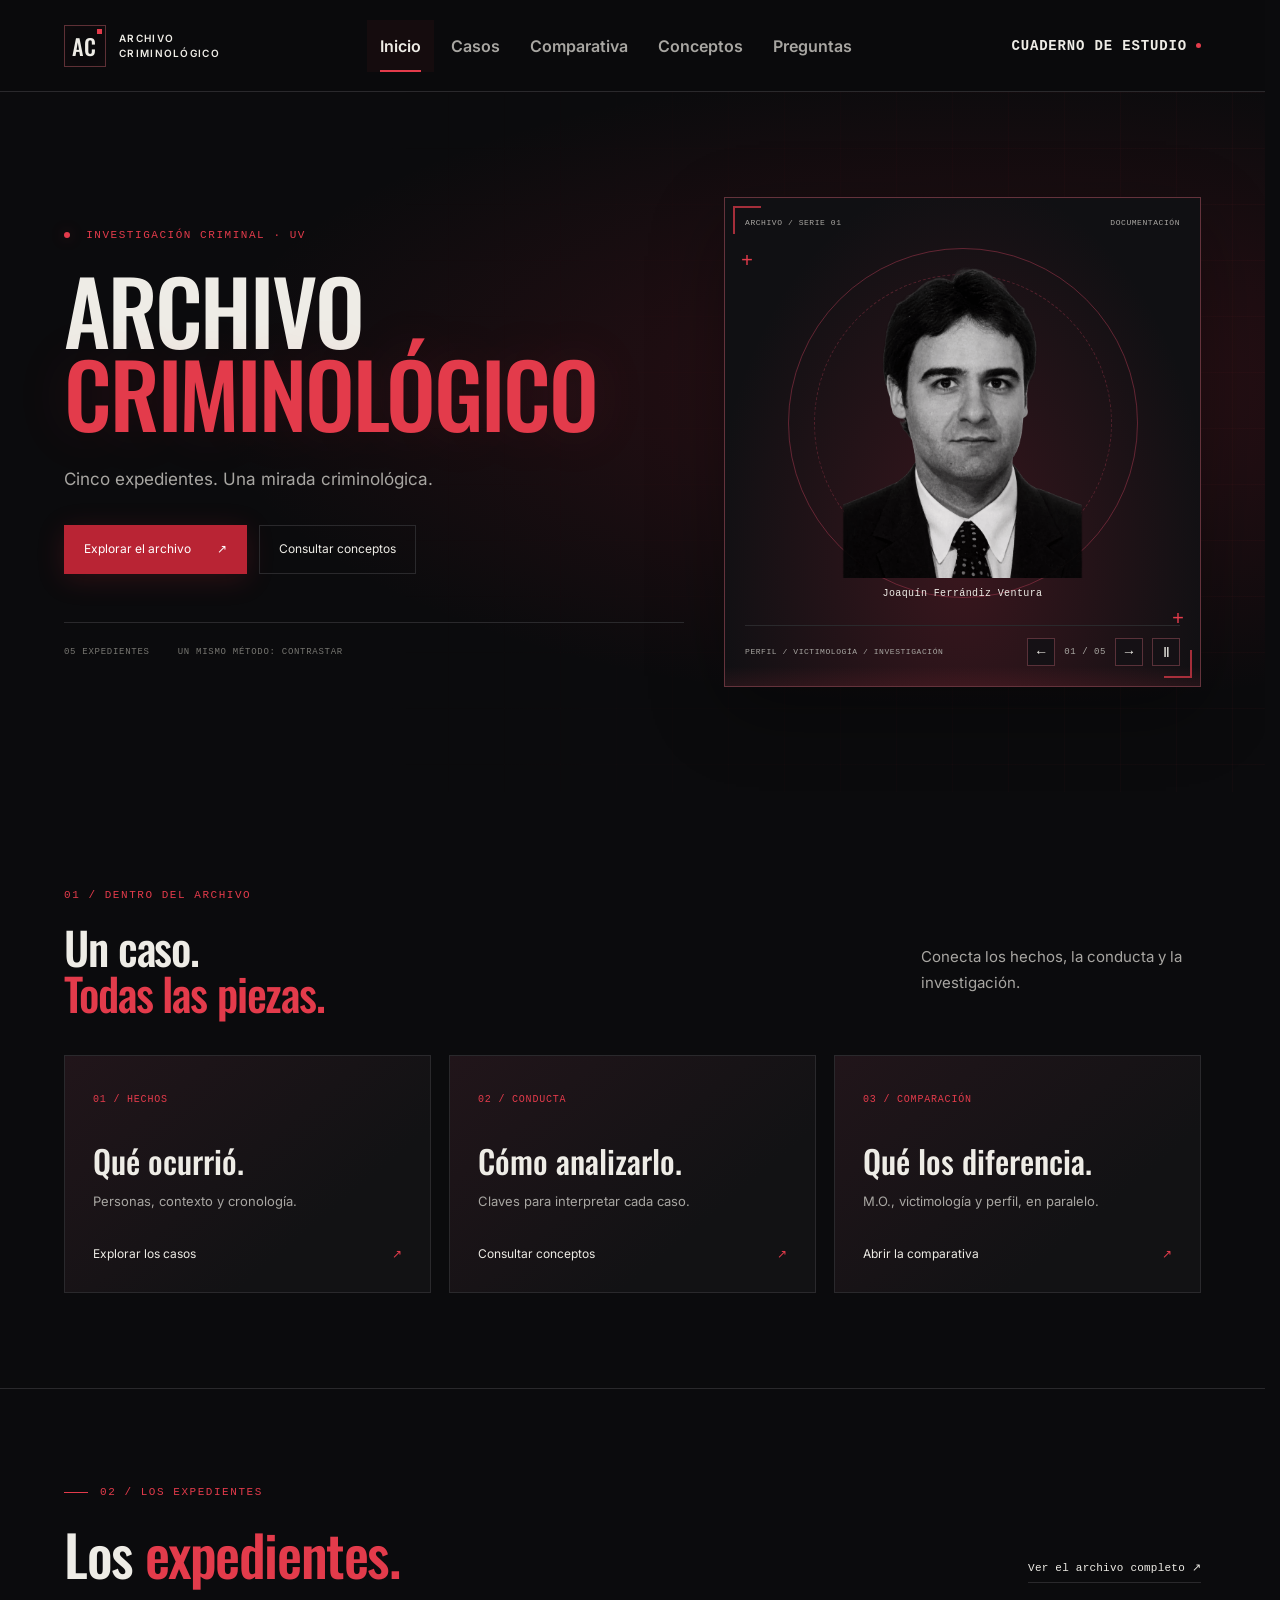
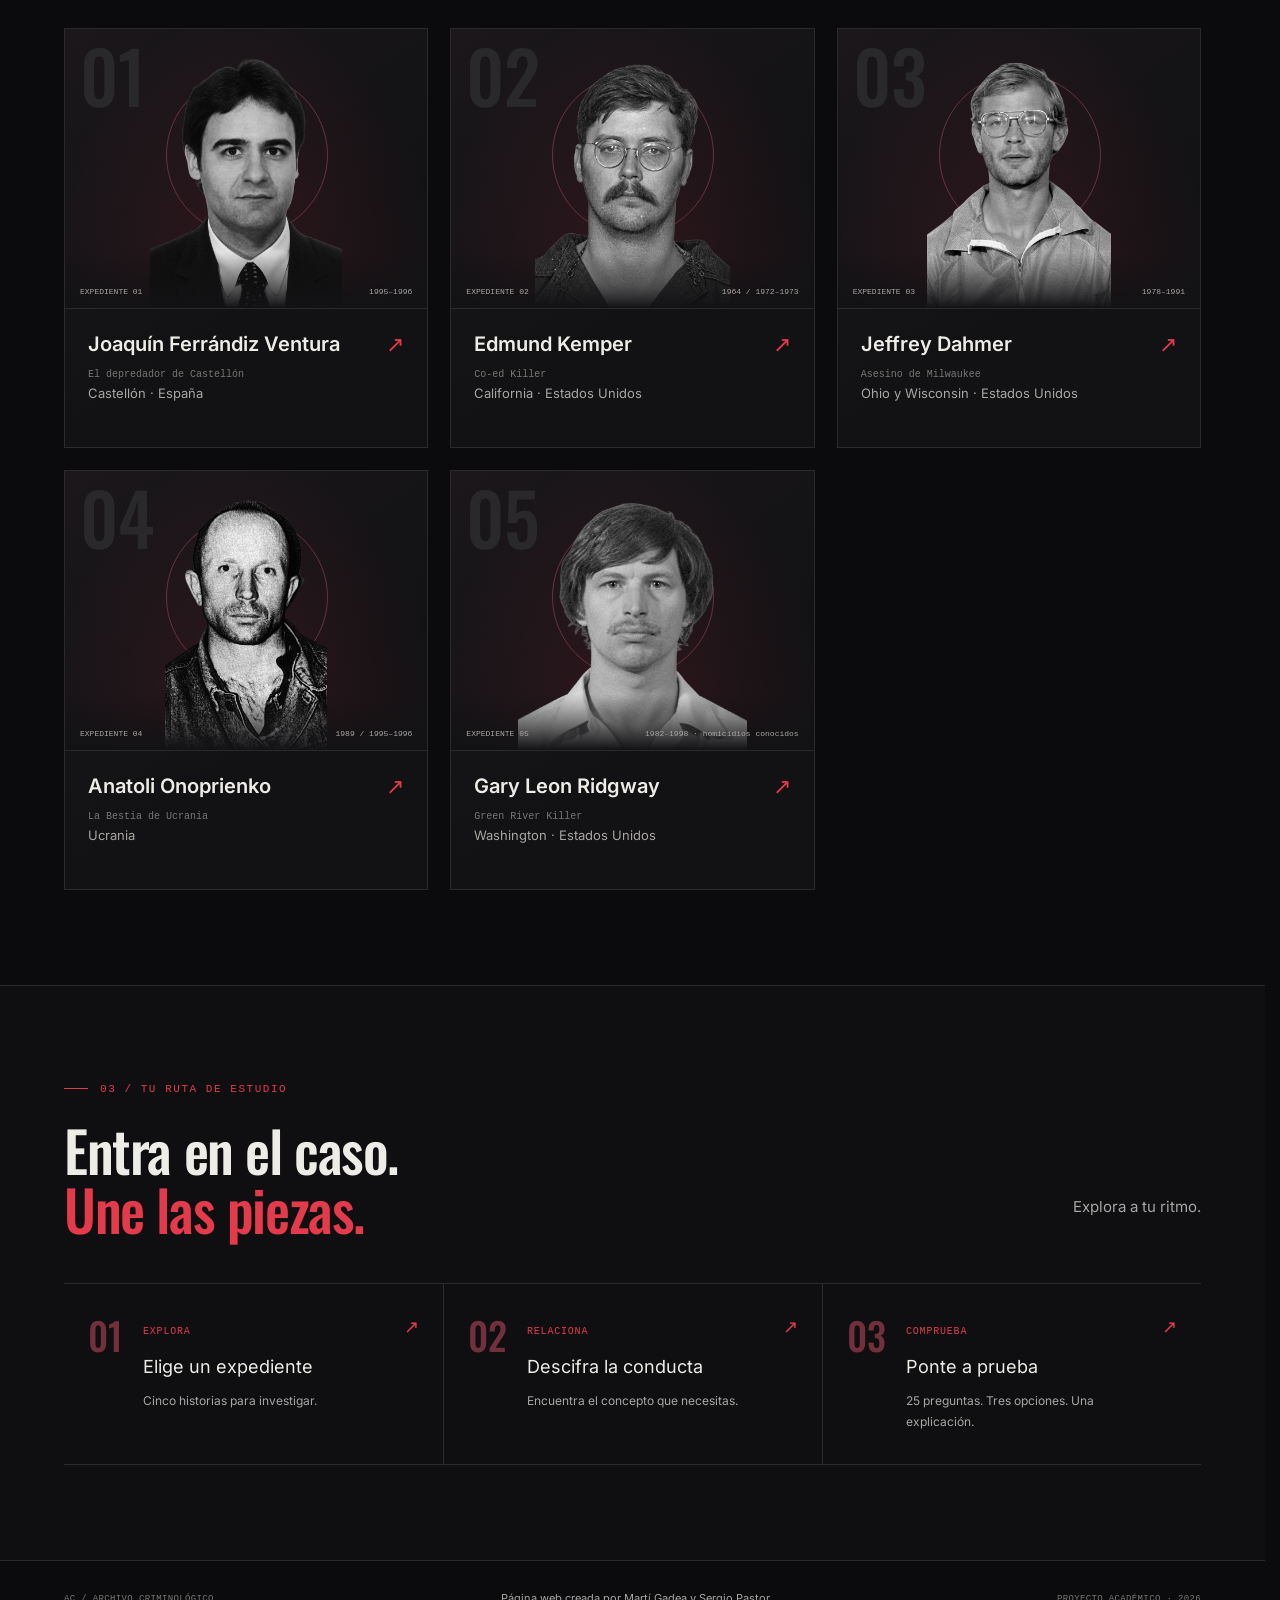
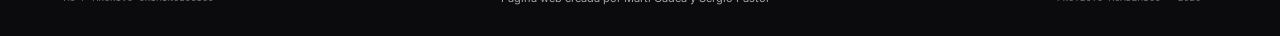
==== index.html @ 5e2bd647 "Muestra cada retrato de portada en una diapositiva individual" ====
<!doctype html>
<html lang="es"><head><meta charset="utf-8"><meta name="viewport" content="width=device-width,initial-scale=1"><meta name="theme-color" content="#0b0b0d"><meta name="description" content="Archivo académico de casos para estudiantes de Investigación Criminal: Perfil e Informe Criminológico. Cinco casos, análisis de vinculación, comparativa, conceptos y preguntas tipo test."><title>Inicio — Archivo Criminológico</title><link rel="icon" href="assets/favicon.svg" type="image/svg+xml"><link rel="stylesheet" href="css/style.css?v=20261016-2"><link rel="stylesheet" href="css/motion.css?v=20261016-2"><link rel="stylesheet" href="css/study.css?v=20261016-2"></head>
<body><a class="skip-link" href="#main">Saltar al contenido</a><div class="reading-progress" aria-hidden="true"></div>
<header class="site-header"><a class="brand" href="index.html" aria-label="Archivo Criminológico, inicio"><span class="brand-mark">AC<span class="brand-dot"></span></span><span>ARCHIVO<br>CRIMINOLÓGICO</span></a><button class="menu-toggle" type="button" aria-label="Abrir menú" aria-expanded="false" aria-controls="siteNav"><span></span><span></span></button><nav id="siteNav" aria-label="Navegación principal"><a href="index.html" class="active" aria-current="page">Inicio</a><a href="casos.html">Casos</a><a href="comparativa.html">Comparativa</a><a href="conceptos.html">Conceptos</a><a href="preguntas.html">Preguntas</a></nav><span class="header-meta">CUADERNO DE ESTUDIO <i></i></span></header>
<main id="main"><noscript><p class="no-script">Activa JavaScript para consultar el contenido interactivo del archivo.</p></noscript>
<section class="hero"><div class="hero-copy"><div class="eyebrow"><span class="live-dot"></span> INVESTIGACIÓN CRIMINAL · UV</div><h1>ARCHIVO<br><em>CRIMINOLÓGICO</em></h1><p class="hero-description">Cinco expedientes. Una mirada criminológica.</p><div class="hero-actions"><a class="btn btn-red" href="casos.html">Explorar el archivo <span aria-hidden="true">↗</span></a><a class="btn btn-ghost" href="conceptos.html">Consultar conceptos</a></div><div class="hero-bottom"><span>05 EXPEDIENTES</span><span>UN MISMO MÉTODO: CONTRASTAR</span></div></div>
<div class="hero-art" aria-label="Retratos de los cinco expedientes del archivo"><div class="art-top"><span>ARCHIVO / SERIE 01</span><span>DOCUMENTACIÓN</span></div><div class="orbital" aria-hidden="true"></div><span class="art-cross cross-1" aria-hidden="true">+</span><span class="art-cross cross-2" aria-hidden="true">+</span><div id="heroGallery" class="hero-gallery"><div class="hero-portraits gallery-group single-portrait is-active" role="group" aria-roledescription="diapositiva" aria-label="1 de 5: Joaquín Ferrándiz Ventura"><img src="assets/portraits/ferrandiz.webp" alt="Joaquín Ferrándiz Ventura · retrato de archivo"><span class="gallery-person">Joaquín Ferrándiz Ventura</span></div></div><div class="art-bottom"><span>PERFIL / VICTIMOLOGÍA / INVESTIGACIÓN</span><div class="gallery-controls"><button type="button" id="galleryPrev" aria-label="Retrato anterior">←</button><span id="galleryCount">01 / 05</span><button type="button" id="galleryNext" aria-label="Retrato siguiente">→</button><button type="button" id="galleryPause" aria-label="Pausar rotación de retratos" aria-pressed="false">Ⅱ</button></div></div></div></section>
<section class="section intro archive-overview"><div class="overview-heading reveal"><div class="eyebrow">01 / DENTRO DEL ARCHIVO</div><h2>Un caso.<br><em>Todas las piezas.</em></h2><p>Conecta los hechos, la conducta y la investigación.</p></div><div class="overview-grid"><a class="overview-piece reveal" href="casos.html"><span class="piece-index">01 / HECHOS</span><h3>Qué ocurrió.</h3><p>Personas, contexto y cronología.</p><span class="piece-link">Explorar los casos <span aria-hidden="true">↗</span></span></a><a class="overview-piece reveal" href="conceptos.html"><span class="piece-index">02 / CONDUCTA</span><h3>Cómo analizarlo.</h3><p>Claves para interpretar cada caso.</p><span class="piece-link">Consultar conceptos <span aria-hidden="true">↗</span></span></a><a class="overview-piece reveal" href="comparativa.html"><span class="piece-index">03 / COMPARACIÓN</span><h3>Qué los diferencia.</h3><p>M.O., victimología y perfil, en paralelo.</p><span class="piece-link">Abrir la comparativa <span aria-hidden="true">↗</span></span></a></div></section>
<section class="section featured"><div class="section-heading reveal"><div><div class="eyebrow">02 / LOS EXPEDIENTES</div><h2>Los <em>expedientes.</em></h2></div><a class="text-link" href="casos.html">Ver el archivo completo ↗</a></div><div id="featuredCases" class="case-grid"></div></section>
<section class="section method study-route"><div class="section-heading reveal"><div><div class="eyebrow">03 / TU RUTA DE ESTUDIO</div><h2>Entra en el caso.<br><em>Une las piezas.</em></h2></div><p class="muted">Explora a tu ritmo.</p></div><div class="route-grid"><a class="route-step reveal" href="casos.html"><span class="route-number" aria-hidden="true">01</span><div><span class="route-label">EXPLORA</span><h3>Elige un expediente</h3><p>Cinco historias para investigar.</p></div><span class="arrow" aria-hidden="true">↗</span></a><a class="route-step reveal" href="conceptos.html"><span class="route-number" aria-hidden="true">02</span><div><span class="route-label">RELACIONA</span><h3>Descifra la conducta</h3><p>Encuentra el concepto que necesitas.</p></div><span class="arrow" aria-hidden="true">↗</span></a><a class="route-step reveal" href="preguntas.html"><span class="route-number" aria-hidden="true">03</span><div><span class="route-label">COMPRUEBA</span><h3>Ponte a prueba</h3><p>25 preguntas. Tres opciones. Una explicación.</p></div><span class="arrow" aria-hidden="true">↗</span></a></div></section></main>
<footer><a class="footer-brand" href="index.html">AC / ARCHIVO CRIMINOLÓGICO</a><p>Página web creada por Martí Gadea y Sergio Pastor</p><span>PROYECTO ACADÉMICO · 2026</span></footer><script src="js/data.js?v=20261016-2"></script><script src="js/app.js?v=20261016-2"></script></body></html>
---- css/style.css ----
@font-face{font-family:Oswald;src:url('../assets/fonts/oswald-latin-500-normal.woff2') format('woff2');font-style:normal;font-weight:500;font-display:swap}@font-face{font-family:Inter;src:url('../assets/fonts/inter-latin-400-normal.woff2') format('woff2');font-style:normal;font-weight:400;font-display:swap}@font-face{font-family:Inter;src:url('../assets/fonts/inter-latin-600-normal.woff2') format('woff2');font-style:normal;font-weight:600;font-display:swap}
:root{--bg:#0b0b0d;--panel:#121214;--panel2:#171719;--ink:#eeece6;--muted:#a8a6a2;--faint:#777671;--line:#2a292c;--red:#e33b4b;--crimson:#b92434;--serif:'Oswald',Impact,'Arial Narrow',sans-serif;--mono:'Courier New',monospace;--gutter:clamp(22px,5vw,86px)}
*{box-sizing:border-box}html{scroll-behavior:smooth;scroll-padding-top:110px}body{margin:0;background:var(--bg);color:var(--ink);font:15px/1.75 Inter,Arial,Helvetica,sans-serif;-webkit-font-smoothing:antialiased}::selection{background:var(--crimson);color:white}a{color:inherit;text-decoration:none}button,input{font:inherit}button{cursor:pointer}img{display:block;max-width:100%}button:focus-visible,a:focus-visible,input:focus-visible,summary:focus-visible,[tabindex]:focus-visible{outline:2px solid var(--red);outline-offset:5px}button{color:var(--ink)}p{margin:0 0 18px}h1,h2,h3{margin:0;font-weight:500;line-height:1.04}h1,h2{font-family:var(--serif);letter-spacing:-.025em}h1 em,h2 em{font-style:normal;color:var(--red)}h2{font-size:clamp(36px,4.4vw,66px)}h3{font-size:24px}main{min-height:55vh}.sr-only{position:absolute;width:1px;height:1px;padding:0;margin:-1px;overflow:hidden;clip:rect(0,0,0,0);white-space:nowrap;border:0}.skip-link{position:fixed;top:10px;left:20px;z-index:100;padding:12px 20px;background:var(--ink);color:var(--bg);transform:translateY(-150%)}.skip-link:focus{transform:translateY(0)}.eyebrow{font:11px/1.5 var(--mono);letter-spacing:.14em;text-transform:uppercase;color:var(--red);margin-bottom:24px}.muted{color:var(--muted);max-width:320px}.reading-progress{position:fixed;top:0;left:0;width:100%;height:2px;background:var(--red);transform:scaleX(0);transform-origin:left;z-index:50}
.site-header{height:92px;padding:0 var(--gutter);display:flex;align-items:center;justify-content:space-between;gap:22px;border-bottom:1px solid var(--line);position:sticky;top:0;background:rgba(11,11,13,.95);backdrop-filter:blur(15px);z-index:30}.brand{display:flex;align-items:center;gap:13px;font-size:10px;font-weight:bold;line-height:1.45;letter-spacing:.13em}.brand-mark{position:relative;display:grid;place-items:center;width:42px;height:42px;font:22px var(--serif);border:1px solid var(--line)}.brand-dot{position:absolute;width:5px;height:5px;background:var(--red);right:3px;top:3px}.site-header nav{display:flex;gap:28px}.site-header nav a{position:relative;font-size:12px;color:var(--muted);padding:8px 0}.site-header nav a:after{content:'';position:absolute;left:0;bottom:0;width:100%;height:2px;background:var(--red);transform:scaleX(0);transform-origin:left;transition:transform .25s}.site-header nav a:hover,.site-header nav a.active{color:var(--ink)}.site-header nav a.active:after,.site-header nav a:hover:after{transform:scaleX(1)}.header-meta{font:9px var(--mono);letter-spacing:.1em;color:var(--faint);display:flex;align-items:center;gap:9px}.header-meta i{width:5px;height:5px;background:var(--red);border-radius:50%}.menu-toggle{display:none;width:44px;height:44px;border:1px solid var(--line);background:transparent;padding:13px}.menu-toggle span{height:1px;background:var(--ink);display:block;margin:5px 0;transition:transform .2s}
.hero{display:grid;grid-template-columns:1.3fr 1fr;align-items:center;min-height:670px;padding:66px var(--gutter);gap:30px;position:relative;overflow:hidden}.hero-copy{position:relative;z-index:2}.hero h1{font-size:clamp(48px,6.9vw,113px);line-height:.94;letter-spacing:-.025em}.hero-description{font-size:17px;line-height:1.6;color:var(--muted);margin:32px 0}.hero-actions{display:flex;gap:12px;flex-wrap:wrap}.btn{display:inline-flex;align-items:center;justify-content:center;gap:26px;padding:13px 19px;font-size:12px;line-height:1.7;border:1px solid transparent;transition:background .2s,transform .2s}.btn:hover{transform:translateY(-2px)}.btn-red{background:var(--crimson);color:white}.btn-red:hover{background:var(--red)}.btn-ghost{border-color:var(--line);background:transparent;color:var(--ink)}.btn-ghost:hover{background:var(--panel2)}.hero-bottom{display:flex;gap:28px;font:9px var(--mono);letter-spacing:.08em;color:var(--faint);border-top:1px solid var(--line);padding-top:24px;margin-top:48px}.live-dot{display:inline-block;width:6px;height:6px;background:var(--red);border-radius:50%;margin-right:8px;box-shadow:0 0 15px #e33b4b55}.hero-art{position:relative;height:455px;border:1px solid var(--line);background:radial-gradient(ellipse at 50% 65%,#59182033,transparent 65%);overflow:hidden}.art-top,.art-bottom{position:absolute;left:20px;right:20px;display:flex;justify-content:space-between;gap:10px;z-index:3;font:8px var(--mono);letter-spacing:.07em;color:var(--faint)}.art-top{top:20px}.art-bottom{bottom:20px;padding-top:12px;border-top:1px solid var(--line)}.hero-portraits{position:absolute;inset:80px 6px 55px;display:flex;align-items:flex-end;justify-content:center;gap:0}.hero-portraits img{height:100%;width:40%;object-fit:contain;object-position:center bottom;filter:grayscale(1) contrast(1.07);opacity:.82;margin:0 -5%;transition:opacity .5s,transform .5s}.hero-portraits img:nth-child(1){z-index:2}.hero-portraits img:nth-child(2){height:85%;z-index:1}.hero-portraits img:nth-child(3){height:91%;z-index:0}.hero-art:hover .hero-portraits img{opacity:1;transform:translateY(-4px)}.orbital{position:absolute;border:1px solid #73212e66;border-radius:50%;width:350px;height:350px;top:50px;left:calc(50% - 175px)}.orbital:after{content:'';position:absolute;inset:25px;border:1px dashed #73212e55;border-radius:50%;animation:orbit 80s linear infinite}.art-cross{position:absolute;color:var(--red);font:20px var(--mono)}.cross-1{top:52px;left:16px}.cross-2{bottom:55px;right:16px}.index-strip{padding:20px var(--gutter);border-block:1px solid var(--line);display:flex;justify-content:space-between;gap:18px;font:10px var(--mono);letter-spacing:.08em;color:var(--muted)}.index-strip span:before{content:'+';color:var(--red);margin-right:10px}
.section{padding:95px var(--gutter);border-bottom:1px solid var(--line)}.intro{display:grid;grid-template-columns:1fr 1fr;gap:8vw}.intro h2{font-size:clamp(32px,3.5vw,56px)}.intro-text{color:var(--muted);font-size:15px}.intro-text strong{color:var(--ink);font-weight:normal}.academic-note{border-left:2px solid var(--crimson);padding:18px 22px;background:var(--panel);margin-top:28px}.academic-note>span{font:10px var(--mono);letter-spacing:.1em;color:var(--red)}.academic-note p{font-size:13px;line-height:1.8;color:var(--muted);margin:10px 0 0}.section-heading{display:flex;align-items:flex-end;justify-content:space-between;gap:35px;margin-bottom:45px}.text-link{font:11px var(--mono);letter-spacing:.02em;border-bottom:1px solid var(--line);padding-bottom:8px}.text-link:hover{color:var(--red)}.case-grid{display:grid;grid-template-columns:repeat(3,minmax(0,1fr));gap:22px}.case-card{position:relative;display:flex;flex-direction:column;border:1px solid var(--line);background:var(--panel);min-width:0;transition:border-color .25s,transform .3s;isolation:isolate}.case-card:hover{border-color:#75414a;transform:translateY(-6px)}.case-photo-wrap{position:relative;height:280px;overflow:hidden;background:radial-gradient(ellipse at 50% 100%,#7b1c2c25,transparent 70%);border-bottom:1px solid var(--line)}.case-photo-wrap:before{position:absolute;content:'';width:160px;height:160px;left:calc(50% - 80px);top:45px;border:1px solid #3a2c30;border-radius:50%}.case-number{position:absolute;left:15px;top:10px;font:72px/1 var(--serif);color:#29282b;z-index:-1}.case-card .case-number{z-index:0}.portrait-row{position:absolute;inset:20px 15px 0;display:flex;align-items:flex-end;justify-content:center;gap:4px}.portrait-row img{height:100%;width:100%;object-fit:contain;object-position:center bottom;filter:grayscale(1);transition:filter .35s,transform .4s}.portrait-row.duo img{width:50%}.case-card:hover .portrait-row img{filter:grayscale(.25);transform:scale(1.025)}.case-meta{position:absolute;bottom:12px;left:15px;right:15px;display:flex;justify-content:space-between;font:8px var(--mono);color:var(--muted);z-index:2;gap:10px}.photo-gradient{position:absolute;inset:0;background:linear-gradient(transparent 80%,#121214 100%);pointer-events:none}.card-content{padding:23px;display:flex;flex-direction:column;flex:1}.case-title{display:flex;align-items:flex-start;justify-content:space-between;gap:15px}.case-title h3{font-size:20px;line-height:1.25;font-weight:600}.arrow{color:var(--red);font:22px var(--mono)}.case-alias{font:10px/1.6 var(--mono);color:var(--faint);margin:8px 0 18px}.case-focus{font-size:13px;line-height:1.6;color:var(--muted);margin:0 0 20px}.tags{display:flex;flex-wrap:wrap;gap:6px;margin-top:auto}.tags span{font:9px/1.5 var(--mono);padding:5px 8px;border:1px solid var(--line);color:var(--muted)}.method{background:#0f0f11}.method-grid{display:grid;grid-template-columns:repeat(3,1fr);gap:36px}.method-grid article{border-top:1px solid var(--line);padding-top:24px}.step-number{font:36px var(--serif);color:var(--red)}.method-grid h3{margin:22px 0 15px}.method-grid p{font-size:14px;color:var(--muted);max-width:350px}
.page-hero{padding:84px var(--gutter) 60px;border-bottom:1px solid var(--line);background:radial-gradient(ellipse at 85% 0,#65152522,transparent 50%)}.page-hero h1{font-size:clamp(42px,6vw,88px);max-width:1000px}.page-hero p{color:var(--muted);max-width:630px;margin:24px 0 0}.cases-section{padding:36px var(--gutter) 95px}.filters{display:flex;gap:20px;align-items:center;justify-content:space-between}.search-box{display:flex;align-items:center;gap:14px;padding:10px 14px;border:1px solid var(--line);background:var(--panel);width:430px;max-width:100%}.search-box>span:first-child{font-size:25px;line-height:1;color:var(--red)}.search-box input{min-width:0;flex:1;border:0;background:transparent;color:var(--ink);font-size:14px;outline:none}.search-box:focus-within{border-color:var(--red)}.search-box kbd{border:1px solid var(--line);padding:0 7px;color:var(--faint);font-size:11px}#caseCount,#compareCount{font:11px var(--mono);color:var(--muted)}.filter-chips{display:flex;gap:8px;flex-wrap:wrap;margin:20px 0 32px}.filter-chip{font:10px var(--mono);padding:9px 12px;border:1px solid var(--line);color:var(--muted);background:transparent;border-radius:2px}.filter-chip[aria-pressed=true]{background:var(--crimson);color:#fff;border-color:var(--crimson)}.empty-state{text-align:center;border:1px dashed var(--line);padding:60px 20px}.empty-state h2{font-size:36px}.empty-state p{color:var(--muted);margin:15px 0}
.case-hero{padding:32px var(--gutter) 62px;background:radial-gradient(ellipse at 25% 65%,#72213122,transparent 60%);border-bottom:1px solid var(--line)}.case-breadcrumb{display:flex;gap:15px;align-items:center;font:10px var(--mono);color:var(--muted);margin-bottom:36px}.case-breadcrumb a:hover{color:var(--red)}.case-hero-grid{display:grid;grid-template-columns:minmax(260px,.8fr) minmax(0,1.2fr);gap:65px;align-items:center}.case-portrait{border:1px solid var(--line);height:480px;position:relative;background:radial-gradient(ellipse at center,#68313922,transparent 70%);overflow:hidden}.case-portrait .portrait-row{inset:32px 20px 36px}.case-portrait:before{content:'';position:absolute;width:280px;height:280px;border:1px solid #453035;border-radius:50%;left:calc(50% - 140px);top:80px}.case-portrait .case-number{font-size:100px;z-index:0}.portrait-labels{position:absolute;bottom:12px;left:15px;right:15px;display:flex;justify-content:space-around;gap:14px;font:9px var(--mono);color:var(--muted)}.case-heading .eyebrow{margin-bottom:18px}.case-heading h1{font-size:clamp(44px,5.5vw,84px);line-height:.99;overflow-wrap:break-word}.case-heading .alias{color:var(--red);font:12px var(--mono);margin:20px 0 10px}.case-heading .location{color:var(--muted);font-size:13px}.case-facts{display:grid;grid-template-columns:1fr 1fr;border-block:1px solid var(--line);margin:24px 0}.case-facts div{padding:18px 16px 18px 0}.case-facts div+div{border-left:1px solid var(--line);padding-left:18px}.case-facts span{display:block;font:9px var(--mono);color:var(--red);letter-spacing:.06em;margin-bottom:8px}.case-facts strong{display:block;font-size:13px;line-height:1.65;font-weight:normal}.photo-credit{font:10px/1.7 var(--mono);color:var(--faint);margin:12px 0 0}.photo-credit a{border-bottom:1px solid var(--line)}.case-summary{font-size:15px;color:var(--muted)}.case-heading .tags{margin-top:18px}.case-layout{display:grid;grid-template-columns:220px minmax(0,1fr);gap:60px;padding:60px var(--gutter) 90px}.case-sidebar{align-self:start;position:sticky;top:125px}.case-sidebar .eyebrow{margin-bottom:14px;font-size:9px}.case-sidebar nav{display:flex;flex-direction:column}.case-sidebar nav a{font-size:12px;color:var(--muted);padding:9px 10px;border-left:1px solid var(--line);line-height:1.45}.case-sidebar nav a:hover,.case-sidebar nav a.current{color:var(--ink);border-left:2px solid var(--red);background:var(--panel)}.small-button{font:11px var(--mono);background:transparent;color:var(--muted);padding:9px 12px;border:1px solid var(--line)}.small-button:hover{background:var(--panel2);color:var(--ink)}.case-sidebar .small-button{margin-top:25px}.study-summary{background:var(--panel);border:1px solid var(--line);padding:28px}.study-summary h2{font:24px Arial,sans-serif;letter-spacing:0}.study-summary ul{padding-left:20px;margin:18px 0 0;color:var(--muted);font-size:14px}.study-summary li{padding:3px 0}.study-summary li::marker{color:var(--red)}.timeline-section{margin:42px 0 20px}.timeline-section h2{font:24px Arial,sans-serif;letter-spacing:0;margin-bottom:24px}.timeline{display:grid;grid-template-columns:repeat(4,1fr);gap:18px;list-style:none;padding:0;margin:0}.timeline li{position:relative;border-top:1px solid var(--line);padding:20px 0 0}.timeline li:before{content:'';position:absolute;width:5px;height:5px;background:var(--red);top:-3px;left:0}.timeline time{font:11px var(--mono);color:var(--red);display:block;margin-bottom:10px}.timeline p{font-size:12px;color:var(--muted);line-height:1.7;margin:0}.analysis-section{padding:35px 0;border-bottom:1px solid var(--line);scroll-margin-top:110px}.analysis-title{display:flex;align-items:center;gap:16px;margin-bottom:16px}.analysis-title span{font:13px var(--mono);color:var(--red)}.analysis-title h2{font:25px/1.2 Arial,sans-serif;letter-spacing:-.02em}.analysis-section p{color:var(--muted);font-size:15px;line-height:1.95;margin:0;max-width:860px}.section-category{display:inline-block;margin-top:16px;font:9px var(--mono);letter-spacing:.04em;color:var(--faint)}.source-ref{font:10px var(--mono);color:var(--red);padding:0 3px}.recall{margin:32px 0;border:1px solid var(--line);background:var(--panel);padding:26px}.recall .eyebrow{margin:0 0 14px}.recall h2{font:22px/1.4 Arial,sans-serif;letter-spacing:0;margin-bottom:22px}.recall summary{font-size:12px;color:var(--red);cursor:pointer;min-height:35px}.recall details p{font-size:14px;color:var(--muted);padding-top:14px;margin:0}.sources-box{border:1px solid var(--line);padding:28px;margin-top:32px;scroll-margin-top:115px}.sources-box h2{font:23px Arial,sans-serif;letter-spacing:0;margin-bottom:20px}.sources-box ol{padding-left:22px;margin:0}.sources-box li{font-size:12px;color:var(--muted);margin:12px 0;overflow-wrap:anywhere}.sources-box a{border-bottom:1px solid var(--line)}.sources-box a:hover{color:var(--red)}.sources-box p{font-size:12px;color:var(--muted);margin-top:18px}.case-navigation{display:flex;justify-content:space-between;gap:20px;margin-top:35px;font-size:12px}.case-navigation a{max-width:45%}.case-navigation a span{display:block;font:9px var(--mono);color:var(--red);margin-bottom:8px}
.comparison-section{padding:36px var(--gutter) 90px}.compare-controls{margin-bottom:28px}.compare-controls fieldset{margin:0;padding:0;border:0}.compare-controls legend{font:12px var(--mono);color:var(--muted);margin-bottom:18px}.compare-selection{display:flex;flex-wrap:wrap;gap:8px}.compare-selection label{cursor:pointer;padding:8px 11px;border:1px solid var(--line);font-size:12px;display:flex;align-items:center;gap:8px}.compare-selection label:has(input:checked){border-color:#8a3540;background:#42192333}.compare-selection input{accent-color:var(--crimson);width:15px;height:15px}.compare-toolbar{display:flex;align-items:center;gap:10px;margin-top:20px}.compare-toolbar>span{margin-left:auto}.table-scroll{overflow:auto;border:1px solid var(--line)}table{width:100%;border-collapse:collapse;min-width:740px;font-size:12px}caption{text-align:left;padding:16px 18px;color:var(--muted);background:var(--panel);font:11px var(--mono)}th,td{text-align:left;vertical-align:top;padding:20px 17px;border-bottom:1px solid var(--line);line-height:1.75}thead th{font:10px var(--mono);color:var(--red);background:var(--panel);letter-spacing:.03em}tbody th{font-weight:normal;font-size:13px;min-width:170px}tbody td{color:var(--muted)}tbody th a:hover{color:var(--red)}tbody tr:hover{background:var(--panel)}tbody tr:last-child td,tbody tr:last-child th{border-bottom:0}td:last-child{min-width:240px}.concepts{padding-top:36px}.concept-grid{display:grid;grid-template-columns:repeat(2,1fr);gap:20px}.concept-card{padding:30px;border:1px solid var(--line);background:var(--panel)}.concept-card>span{font:11px var(--mono);color:var(--red)}.concept-card h2{font:25px/1.2 Arial,sans-serif;letter-spacing:-.02em;margin:22px 0 16px}.concept-card p{font-size:14px;color:var(--muted);margin:0}
.purpose-footer{padding:55px var(--gutter);display:grid;grid-template-columns:.6fr 1.5fr .7fr;align-items:center;gap:40px;border-bottom:1px solid var(--line);background:#101012}.purpose-footer .eyebrow{margin:0;font-size:9px}.purpose-footer p{font-size:17px;line-height:1.55;margin:0;max-width:550px}.purpose-footer a{font-size:11px;color:var(--muted);justify-self:end}.purpose-footer a span{color:var(--red);margin-left:8px}footer{padding:28px var(--gutter);display:flex;align-items:center;justify-content:space-between;gap:20px}footer p{margin:0;color:var(--muted);font-size:11px}footer>span,.footer-brand{font:9px var(--mono);color:var(--faint);letter-spacing:.04em}.reveal{opacity:1}.motion-ready .reveal{opacity:0;transform:translateY(16px);transition:opacity .7s,transform .7s}.motion-ready .reveal.visible{opacity:1;transform:translateY(0)}@keyframes orbit{to{transform:rotate(360deg)}}
@media(min-width:1550px){.hero,.section,.cases-section,.case-hero,.case-layout,.comparison-section,.page-hero{padding-left:max(var(--gutter),calc((100vw - 1420px)/2));padding-right:max(var(--gutter),calc((100vw - 1420px)/2))}}
@media(max-width:1100px){.header-meta{display:none}.hero{grid-template-columns:1.3fr .85fr;min-height:600px}.hero-art{height:390px}.hero h1{font-size:6.5vw}.case-grid{gap:16px}.card-content{padding:19px}.case-photo-wrap{height:250px}.case-layout{gap:32px;grid-template-columns:180px 1fr}.case-hero-grid{gap:35px}.case-portrait{height:410px}.purpose-footer{grid-template-columns:.5fr 1fr}.purpose-footer a{grid-column:2;justify-self:start}}
@media(max-width:760px){.site-header{height:76px}.brand{font-size:9px}.brand-mark{width:36px;height:36px}.menu-toggle{display:block;margin-left:auto}.site-header nav{display:none;position:absolute;top:75px;left:0;right:0;padding:20px var(--gutter);flex-direction:column;gap:0;background:#101012;border-bottom:1px solid var(--line)}.site-header nav.open{display:flex}.site-header nav a{padding:12px 0}.site-header nav a:after{width:28px}.menu-toggle[aria-expanded=true] span:first-child{transform:translateY(3px) rotate(45deg)}.menu-toggle[aria-expanded=true] span:last-child{transform:translateY(-3px) rotate(-45deg)}.hero{grid-template-columns:1fr;padding-top:52px;padding-bottom:30px;gap:38px;min-height:0}.hero h1{font-size:clamp(38px,9.5vw,70px)}.hero-description{font-size:16px;margin:25px 0}.hero-bottom{margin-top:30px;font-size:8px;gap:20px;flex-wrap:wrap}.hero-art{height:300px}.hero-portraits{inset:52px 10px 45px}.orbital{width:240px;height:240px;left:calc(50% - 120px);top:28px}.art-top,.art-bottom{font-size:7px}.index-strip{display:grid;grid-template-columns:1fr 1fr;font-size:8px;gap:14px}.section{padding-top:60px;padding-bottom:60px}.intro{grid-template-columns:1fr;gap:30px}.section-heading{align-items:flex-start;flex-direction:column;gap:20px;margin-bottom:28px}.case-grid{grid-template-columns:repeat(2,minmax(0,1fr));gap:14px}.case-photo-wrap{height:245px}.case-title h3{font-size:18px}.card-content{padding:18px}.case-focus{font-size:12px}.case-alias{font-size:9px}.case-meta{font-size:7px}.tags span{font-size:8px}.method-grid{grid-template-columns:1fr;gap:20px}.method-grid article{display:grid;grid-template-columns:50px 1fr;gap:10px 20px}.method-grid h3{margin:6px 0 10px}.method-grid p{grid-column:2;margin:0}.page-hero{padding-top:55px;padding-bottom:40px}.page-hero h1{font-size:clamp(38px,8vw,65px)}.filters{align-items:flex-start;flex-direction:column;gap:15px}.search-box{width:100%}.case-hero{padding-top:25px}.case-hero-grid{grid-template-columns:1fr;gap:30px}.case-portrait{height:360px;max-width:480px}.case-heading h1{font-size:clamp(40px,9vw,67px)}.case-layout{grid-template-columns:1fr;padding-top:35px;gap:28px}.case-sidebar{position:static}.case-sidebar nav{flex-direction:row;flex-wrap:wrap;gap:6px}.case-sidebar nav a{padding:7px 9px;font-size:10px;border:1px solid var(--line)}.case-sidebar nav a.current{border:1px solid var(--red)}.case-sidebar .small-button{margin-top:12px}.analysis-title h2{font-size:22px}.analysis-section p{font-size:14px}.timeline{grid-template-columns:1fr 1fr;gap:24px}.concept-grid{grid-template-columns:1fr}.purpose-footer{grid-template-columns:1fr;gap:20px;padding-top:35px;padding-bottom:35px}.purpose-footer a{grid-column:auto}.purpose-footer p{font-size:16px}footer{flex-direction:column;align-items:flex-start;gap:12px}.compare-toolbar{flex-wrap:wrap}.compare-toolbar>span{margin-left:0}.case-navigation{font-size:11px}.study-summary,.sources-box,.recall{padding:23px}}
@media(max-width:460px){.case-grid{grid-template-columns:1fr}.case-photo-wrap{height:315px}.case-title h3{font-size:22px}.case-focus{font-size:14px}.card-content{padding:23px}.hero-actions{gap:10px}.btn{font-size:11px;padding:12px 15px;gap:14px}.case-facts{grid-template-columns:1fr}.case-facts div+div{border-left:0;border-top:1px solid var(--line);padding-left:0}.case-portrait{height:350px}.case-hero .portrait-row.duo{inset-inline:8px}.case-heading h1{font-size:43px}.hero-art{height:280px}.hero h1{font-size:9.8vw}}
@media(prefers-reduced-motion:reduce){html{scroll-behavior:auto}*,*:before,*:after{animation:none!important;transition:none!important}.motion-ready .reveal{opacity:1;transform:none}.case-card:hover,.btn:hover{transform:none}}
@media print{body{background:#fff;color:#111;font:11pt/1.5 Arial}h1,h2,h3{color:#111!important}h1 em,h2 em{color:#333}.site-header,.purpose-footer,.case-sidebar,.reading-progress,.hero-art,.skip-link,.filter-chips,.case-navigation,.compare-controls,.small-button{display:none!important}.case-layout{display:block;padding:20px 0}.case-hero{padding:0;background:none}.case-hero-grid{display:block}.case-portrait,.photo-credit{display:none}.case-heading h1{font:32pt Arial}.case-facts{border-color:#ccc}.case-facts div{border-color:#ccc}.analysis-section{padding:20px 0;break-inside:avoid;border-color:#ccc}.analysis-section p,.academic-note p,.case-summary,.study-summary li,.sources-box li,.timeline p,.recall p{color:#222!important}.study-summary,.academic-note,.sources-box,.recall{background:white;border-color:#ccc}.sources-box a:after{content:' (' attr(href) ')';font-size:8pt}.reveal,.motion-ready .reveal{opacity:1;transform:none}.eyebrow,.section-category,.source-ref{color:#333}.recall details>p{display:block!important}footer{padding:20px 0;color:#333}table{min-width:0;font-size:8pt}td,th{padding:8px;border-color:#ccc;color:#222!important}thead th,caption{background:white;color:#111}.page-hero,.section,.comparison-section{padding:20px 0;background:none}.concept-card{background:white;color:#111;break-inside:avoid}.concept-card p{color:#222}.concept-grid{display:block}.concept-card{margin:10px 0}.case-grid{grid-template-columns:repeat(2,1fr)}.case-card{background:white}.portrait-row img{max-height:150px}.case-photo-wrap{height:180px}.case-card p,.tags span{color:#333}.tags span{border-color:#ccc}}
---- css/motion.css ----
/* Archive motion: preserve the original palette, portraits and graphic details. */
/* Keep browser text inflation and scrollbar changes from resizing the layout. */
html {
 -webkit-text-size-adjust:100%;
 text-size-adjust:100%;
 scrollbar-gutter:stable;
}
.analysis-detail summary {
 display:flex; align-items:center; justify-content:space-between; gap:20px;
 cursor:pointer; list-style:none; min-height:44px;
}
.analysis-detail summary::-webkit-details-marker { display:none; }
.analysis-detail .analysis-title { margin:0; }
.detail-toggle { color:var(--red); font:26px var(--mono); transition:transform .3s; }
.analysis-detail[open] .detail-toggle { transform:rotate(45deg); }
.analysis-body { padding-top:20px; }
.case-card .case-alias { margin-bottom:20px; }

/* A compact visual index and a clear study route. */
.archive-overview { grid-template-columns:1fr; gap:38px; }
.overview-heading { display:flex; align-items:center; justify-content:space-between; flex-wrap:wrap; gap:20px 40px; }
.overview-heading .eyebrow { flex-basis:100%; margin-bottom:0; }
.overview-heading p { color:var(--muted); max-width:280px; margin:0; }
.overview-grid { display:grid; grid-template-columns:repeat(3,minmax(0,1fr)); gap:18px; }
.overview-piece { position:relative; padding:28px; border:1px solid var(--line); background:linear-gradient(140deg,#21151a,var(--panel) 70%); overflow:hidden; transition:border-color .3s,background .3s; }
.overview-piece::after { content:''; position:absolute; top:0; left:0; height:2px; width:100%; background:var(--red); transform:scaleX(0); transform-origin:left; transition:transform .4s; }
.overview-piece:hover::after,.overview-piece:focus-visible::after { transform:scaleX(1); }
.overview-piece:hover { border-color:#75414a; }
.piece-index,.route-label { font:10px var(--mono); letter-spacing:.08em; color:var(--red); }
.overview-piece h3 { font:32px/1.2 var(--serif); margin:32px 0 10px; }
.overview-piece p { font-size:13px; color:var(--muted); margin:0; }
.piece-link { display:flex; justify-content:space-between; gap:12px; margin-top:30px; font-size:12px; }
.piece-link span { color:var(--red); transition:transform .3s; }
.overview-piece:hover .piece-link span { transform:translate(3px,-3px); }
.route-grid { display:grid; grid-template-columns:repeat(3,minmax(0,1fr)); gap:0; border-block:1px solid var(--line); }
.route-step { display:flex; gap:20px; align-items:flex-start; padding:32px 24px; position:relative; transition:background .3s; }
.route-step+.route-step { border-left:1px solid var(--line); }
.route-step::before { content:''; position:absolute; inset:0 0 auto; height:2px; background:var(--red); transform:scaleX(0); transform-origin:left; transition:transform .35s; }
.route-step:hover::before,.route-step:focus-visible::before { transform:scaleX(1); }
.route-step:hover { background:#e33b4b09; }
.route-number { font:38px/1 var(--serif); color:#71303c; transition:color .3s; }
.route-step:hover .route-number { color:var(--red); }
.route-step h3 { font-size:18px; line-height:1.3; margin:12px 0; }
.route-step p { font-size:12px; color:var(--muted); margin:0; }
.route-step .arrow { margin-left:auto; font-size:18px; }
.route-step:hover .arrow { transform:translate(3px,-3px); }

/* Every portrait appears in a manually controllable, pausable gallery. */
.hero-gallery { position:absolute; inset:0; }
.hero-gallery .gallery-group { opacity:0; visibility:hidden; animation:none; transform:translateX(12px); transition:opacity .8s,transform .8s,visibility .8s; }
.hero-gallery .gallery-group.is-active { opacity:1; visibility:visible; transform:translateX(0); }
.hero-gallery .gallery-group img { width:38%; margin:0 -3%; height:95%; }
.hero-gallery .gallery-group img:nth-child(2) { height:87%; }
.hero-gallery .gallery-group img:nth-child(3) { height:94%; }
.hero-gallery .four-portraits { display:grid; grid-template-columns:repeat(2,minmax(0,1fr)); grid-template-rows:repeat(2,minmax(0,1fr)); gap:8px; inset:48px 22px 62px; }
.hero-gallery .four-portraits img:nth-child(n) { width:100%; height:100%; margin:0; }
.gallery-controls { display:flex; align-items:center; gap:9px; white-space:nowrap; }
.gallery-controls button { display:grid; place-items:center; width:28px; height:28px; border:1px solid #593139; background:#151115; color:var(--ink); font:14px var(--mono); transition:background .25s,border-color .25s; }
.gallery-controls button:hover { background:var(--crimson); border-color:var(--red); }
.gallery-controls button[hidden] { display:none; }
.gallery-controls #galleryCount { font:9px var(--mono); }
.hero-art .art-bottom { align-items:center; }
.hero-art .art-bottom>span { max-width:52%; line-height:1.6; }

/* Definitions stay available without turning the grid into a wall of text. */
.concept-grid { align-items:start; gap:22px; }
.concept-card { position:relative; overflow:hidden; padding:28px; background:linear-gradient(145deg,#21171c,var(--panel) 65%); }
.concept-card::before { content:''; position:absolute; top:0; left:0; width:3px; height:100%; background:var(--red); opacity:.35; transition:opacity .3s; }
.concept-card:hover::before,.concept-card:focus-within::before { opacity:1; }
.concept-top { display:flex; justify-content:space-between; align-items:center; gap:16px; }
.concept-index { font:10px var(--mono); letter-spacing:.08em; color:var(--muted); }
.concept-icon { display:grid; place-items:center; color:var(--red); width:48px; height:48px; border:1px solid #65303c; background:#e33b4b09; transition:background .3s,transform .3s; }
.concept-icon svg { width:26px; height:26px; }
.concept-card:hover .concept-icon { background:#e33b4b18; transform:rotate(-5deg); }
.concept-card h2 { font:32px/1.15 var(--serif); margin:26px 0 12px; }
.concept-card .concept-short { color:var(--ink); font-size:14px; min-height:48px; }
.concept-definition { margin-top:24px; border-top:1px solid var(--line); }
.concept-definition summary { display:flex; align-items:center; justify-content:space-between; gap:16px; min-height:52px; font-size:12px; color:var(--muted); list-style:none; cursor:pointer; }
.concept-definition summary::-webkit-details-marker { display:none; }
.concept-definition summary:hover { color:var(--ink); }
.concept-definition .when-open { display:none; }
.concept-definition[open] .when-open { display:inline; }
.concept-definition[open] .when-closed { display:none; }
.concept-definition[open] .detail-toggle { transform:rotate(45deg); }
.concept-definition p { padding-top:8px; font-size:14px; line-height:1.85; }

@media screen {
 .header-meta { font-size:14px; font-weight:600; letter-spacing:.06em; color:var(--ink); }
 .cases-section .filters { margin-bottom:32px; }
 .case-card .case-alias { margin-bottom:0; }
 .concept-definition[open] p { animation:archive-enter .35s both; }
 .site-header nav { gap:12px; }
 .site-header nav a {
  font-size:16px; font-weight:600; padding:12px 20px;
  transition:color .25s,background .25s;
 }
 .site-header nav a:hover,.site-header nav a.active { background:#e33b4b0c; }
 .site-header nav a::after { left:20px; width:calc(100% - 40px); }
 .brand-mark { border-color:#5e3036; box-shadow:inset 0 0 18px #e33b4b09; }
 .hero {
  min-height:700px; gap:40px; isolation:isolate;
  background:radial-gradient(ellipse at 78% 42%,#a9233538,transparent 56%);
 }
 .hero::before {
  content:''; position:absolute; inset:0; z-index:-1; pointer-events:none;
  background-image:linear-gradient(#e33b4b09 1px,transparent 1px),linear-gradient(90deg,#e33b4b09 1px,transparent 1px);
  background-size:56px 56px; mask-image:linear-gradient(90deg,transparent 28%,#000);
 }
 .hero h1 em { display:inline-block; text-shadow:0 0 55px #e33b4b24; }
 .hero-art {
  height:490px; border-color:#64333c;
  background:radial-gradient(ellipse at 50% 75%,#9c25364a,transparent 75%),#101013;
  box-shadow:0 24px 70px #0005;
 }
 .hero-art::before {
  content:''; position:absolute; inset:8px; pointer-events:none; z-index:4;
  background:linear-gradient(var(--red),var(--red)) left top/28px 2px,
   linear-gradient(var(--red),var(--red)) left top/2px 28px,
   linear-gradient(var(--red),var(--red)) right bottom/28px 2px,
   linear-gradient(var(--red),var(--red)) right bottom/2px 28px;
  background-repeat:no-repeat; opacity:.7;
 }
 .hero-portraits { inset:64px 6px 46px; }
 .hero-portraits img { opacity:.95; }
 .art-top,.art-bottom { color:var(--muted); }
 .orbital { border-color:#a4384d88; }
 .orbital::after { border-color:#a4384d66; }
 .btn-red { box-shadow:0 5px 28px #b9243433; }
 .btn-red:hover { box-shadow:0 8px 36px #e33b4b55; }
 .btn { transition:background .25s,transform .25s,box-shadow .25s; }
 .index-strip { background:linear-gradient(90deg,#e33b4b08,transparent); }
 .section-heading .eyebrow { display:flex; align-items:center; gap:12px; }
 .section-heading .eyebrow::before { content:''; width:24px; height:1px; background:var(--red); }
 .case-card { background:linear-gradient(145deg,#1b171b,var(--panel) 60%); }
 .case-card.visible:hover,.case-card.visible:focus-visible { box-shadow:0 16px 32px #0004; }
 .case-photo-wrap { background:radial-gradient(ellipse at 50% 90%,#a1263933,transparent 75%); }
 .case-photo-wrap::before { border-color:#66323e; }
 .page-hero { background:radial-gradient(ellipse at 85% 0,#93233940,transparent 65%); }
 .analysis-section { padding:24px 0; }
 .hero-description { max-width:420px; }
 .hero-art { isolation:isolate; }
 .hero-art::after,.case-photo-wrap::after,.case-portrait::after {
  content:''; position:absolute; inset:0; pointer-events:none; z-index:3;
  background:linear-gradient(transparent 48%,#e33b4b18 50%,transparent 52%);
  background-size:100% 200%; animation:archive-scan 9s linear infinite;
 }
 .case-photo-wrap::after { opacity:0; transition:opacity .4s; }
 .case-card:hover .case-photo-wrap::after,.case-card:focus-visible .case-photo-wrap::after { opacity:1; }
 .live-dot { animation:archive-pulse 3s ease-in-out infinite; }
 .brand-dot { animation:archive-pulse 4s ease-in-out infinite; }
 .hero-copy > * { animation:archive-enter .8s both; }
 .hero-copy h1 { animation-delay:.1s; }
 .hero-description { animation-delay:.2s; }
 .hero-actions { animation-delay:.3s; }
 .hero-bottom { animation-delay:.4s; }
 .hero-art { animation:archive-enter 1s .2s both; }
 .hero-portraits { animation:archive-drift 8s ease-in-out infinite; }
 .art-cross { animation:archive-cross 12s ease-in-out infinite; }
 .cross-2 { animation-delay:-6s; }
 .orbital { animation:archive-orbit-glow 6s ease-in-out infinite; }
 .page-hero h1,.case-heading h1 { animation:archive-enter .7s both; }
 .page-hero p,.case-heading .alias { animation:archive-enter .7s .12s both; }
 .motion-ready .reveal {
  transform:translateY(24px); transition:opacity .65s,transform .65s;
  transition-delay:calc(var(--reveal-order,0) * 70ms);
 }
 .motion-ready .reveal.visible { transform:translateY(0); }
 .case-card.visible { transition:opacity .65s,transform .3s,border-color .3s; }
 .case-card.visible:hover,.case-card.visible:focus-visible { transform:translateY(-6px); border-color:#75414a; }
 .arrow,.hero-actions .btn span,.purpose-footer a span { display:inline-block; transition:transform .3s; }
 .case-card:hover .arrow,.case-card:focus-visible .arrow,.btn:hover span,.purpose-footer a:hover span { transform:translate(3px,-3px); }
 .tags span { transition:border-color .3s,color .3s; }
 .case-card:hover .tags span { border-color:#75414a; color:var(--ink); }
 .filter-chip,.compare-selection label,.small-button { transition:background .25s,border-color .25s,color .25s,transform .25s; }
 .filter-chip:hover,.compare-selection label:hover,.small-button:hover { border-color:var(--crimson); transform:translateY(-2px); }
 .method-grid article { transition:border-color .3s; }
 .method-grid article:hover { border-color:var(--red); }
 .step-number { display:inline-block; transition:transform .3s; }
 .method-grid article:hover .step-number { transform:translateX(5px); }
 .concept-card { transition:border-color .3s,background .3s,transform .3s; }
 .concept-card.visible:hover { border-color:#75414a; background:var(--panel2); transform:translateY(-3px); }
 .analysis-detail summary:hover h2 { color:var(--red); }
 .analysis-detail h2 { transition:color .25s; }
 .analysis-detail[open] .analysis-body,.recall details[open] p { animation:archive-enter .35s both; }
 .timeline li { transition:border-color .3s; }
 .timeline li:hover { border-color:var(--red); }
}
@media screen and (max-width:1100px) {
 .route-step { padding:26px 18px; gap:12px; }
 .hero { min-height:600px; gap:26px; }
 .hero-art { height:420px; }
}
@media screen and (max-width:760px) {
 .overview-heading { display:block; }
 .overview-heading h2 { margin:22px 0 18px; }
 .overview-heading p { max-width:360px; }
 .overview-grid,.route-grid { grid-template-columns:1fr; }
 .overview-piece { padding:24px; }
 .overview-piece h3 { margin-top:22px; }
 .route-step+.route-step { border-left:0; border-top:1px solid var(--line); }
 .route-step { padding:26px 12px; gap:22px; }
 .concept-card { padding:24px; }
 .concept-card h2 { font-size:29px; }
 .hero-art .art-bottom { left:14px; right:14px; }
 .gallery-controls { gap:5px; }
 .gallery-controls button { width:30px; height:32px; }
 .hero-art .art-bottom>span { max-width:43%; font-size:7px; }
 .site-header nav { gap:6px; }
 .site-header nav a { font-size:18px; padding:14px 16px; }
 .site-header nav a::after { left:16px; width:28px; }
 .hero { min-height:0; gap:36px; background:radial-gradient(ellipse at 70% 70%,#a9233530,transparent 65%); }
 .hero-art { height:330px; }
 .hero-portraits { inset:46px 6px 42px; }
}
@media screen and (max-width:460px) {
 .hero-art { height:300px; }
 .hero h1 { font-size:10.2vw; }
}
@keyframes archive-enter { from { opacity:0; transform:translateY(16px); } to { opacity:1; transform:translateY(0); } }
@keyframes archive-scan { from { background-position:0 100%; } to { background-position:0 -100%; } }
@keyframes archive-pulse { 0%,100% { opacity:1; box-shadow:0 0 8px #e33b4b33; } 50% { opacity:.55; box-shadow:0 0 18px #e33b4b66; } }
@keyframes archive-drift { 0%,100% { transform:translateY(0); } 50% { transform:translateY(-7px); } }
@keyframes archive-cross { 0%,80%,100% { transform:rotate(0); } 90% { transform:rotate(90deg); } }
@keyframes archive-orbit-glow { 0%,100% { opacity:.6; } 50% { opacity:1; } }
@media (prefers-reduced-motion:reduce) {
 *,*::before,*::after { animation:none!important; transition:none!important; }
 .motion-ready .reveal,.case-card.visible:hover,.case-card.visible:focus-visible,.concept-card.visible:hover { transform:none; }
}
@media print {
 .analysis-detail summary { display:block; }
 .detail-toggle { display:none; }
 .analysis-section { break-inside:avoid; }
}
---- css/study.css ----
/* Extensión del archivo: se conservan tipografía, paleta, retratos y composición. */
[hidden]{display:none!important}
.analysis-body p+p{margin-top:18px}
.analysis-title{align-items:flex-start}
.analysis-title h2{line-height:1.35}
.analysis-section:first-child{padding-top:0}
.case-sidebar nav a>span{color:var(--red);font:10px var(--mono)}
.case-sidebar .small-button{display:block;width:100%;margin-top:12px}
.study-summary{margin-top:36px;scroll-margin-top:120px}
.case-heading>.text-link{display:inline-block;margin-top:18px}
.recall .text-link{display:block;margin-top:20px}
.hero-gallery .gallery-group.single-portrait{inset:58px 14px 84px}
.hero-gallery .gallery-group.single-portrait img{width:100%;height:calc(100% - 24px);margin:0;align-self:flex-start;object-fit:contain;object-position:center bottom}
.gallery-person{position:absolute;bottom:0;left:0;right:0;text-align:center;font:10px/1.6 var(--mono);color:var(--ink);letter-spacing:.04em}
.concept-card h2{margin:18px 0 16px}
.concept-card .concept-example{margin-top:20px;padding-top:16px;border-top:1px solid var(--line);font-size:12px;color:var(--red);line-height:1.75}
.concept-card>p{line-height:1.85}
.compare-period{display:block;font:10px/1.7 var(--mono);color:var(--faint);margin-top:14px}
.compare-source{display:block;width:fit-content;margin-top:16px;color:var(--red);font-size:11px}
.table-hint{font:11px/1.7 var(--mono);color:var(--muted);margin:0 0 12px}
#comparisonTable{min-width:960px;table-layout:fixed}
#comparisonTable th:first-child{width:21%}
#comparisonTable td:last-child{min-width:0}
#comparisonTable tbody tr{animation:study-enter .35s both}
.quiz-section{padding:36px var(--gutter) 90px}
.quiz-toolbar{display:flex;justify-content:space-between;align-items:end;gap:24px}
.quiz-toolbar>label{display:flex;flex-direction:column;gap:12px;font:11px var(--mono);color:var(--muted);width:420px;max-width:100%}
select{font:14px Inter,Arial,sans-serif;background:var(--panel);border:1px solid var(--line);padding:14px 36px 14px 14px;color:var(--ink);width:100%;min-height:48px}
select:focus-visible{outline:2px solid var(--red);outline-offset:4px}
.quiz-score{margin:30px 0 38px;padding:22px 24px;border:1px solid var(--line);background:var(--panel)}
#quizStatus{font:12px/1.7 var(--mono);margin:0 0 15px;color:var(--ink)}
.quiz-score progress{display:block;width:100%;height:5px;border:0;appearance:none;background:var(--line);accent-color:var(--red)}
progress::-webkit-progress-bar{background:var(--line)}
progress::-webkit-progress-value{background:var(--red);transition:width .4s ease}
progress::-moz-progress-bar{background:var(--red)}
.quiz-help{font-size:12px;color:var(--muted);margin:15px 0 0}
.quiz-grid{display:grid;grid-template-columns:repeat(2,minmax(0,1fr));gap:24px;align-items:start}
.quiz-card{padding:28px;border:1px solid var(--line);background:linear-gradient(145deg,#21171c,var(--panel) 65%);transition:border-color .3s;min-width:0}
.quiz-card:focus-within{border-color:#9b4452}
.quiz-meta{display:flex;align-items:start;justify-content:space-between;gap:16px;font:10px/1.6 var(--mono);color:var(--red);margin-bottom:22px}
.quiz-meta a{color:var(--muted);text-align:right}
.quiz-meta a:hover{color:var(--red)}
.quiz-card fieldset{margin:0;padding:0;border:0;min-width:0}
.quiz-card legend{padding:0;width:100%;font:23px/1.35 var(--serif);margin-bottom:22px;color:var(--ink)}
.quiz-options{display:grid;gap:10px}
.quiz-options label{display:flex;align-items:start;gap:10px;padding:14px 12px;border:1px solid var(--line);font-size:12px;line-height:1.7;cursor:pointer;transition:background .2s,border-color .2s,transform .2s}
.quiz-options label:hover{background:#e33b4b0c;border-color:#75414a}
.quiz-options label:has(input:checked){border-color:var(--red);background:#e33b4b10}
.quiz-options input{accent-color:var(--red);margin:4px 0 0;flex-shrink:0}
.option-letter{color:var(--red);font:12px/1.7 var(--mono)}
.quiz-card button{margin-top:22px;min-height:44px}
.quiz-feedback{margin-top:22px;padding-top:20px;border-top:1px solid var(--line);font-size:13px;animation:study-enter .35s both}
.quiz-feedback strong{font-size:13px;color:var(--red)}
.quiz-feedback p{color:var(--muted);margin:10px 0 16px;line-height:1.8}
.quiz-card.is-correct .quiz-feedback strong{color:#a8c4b0}
.quiz-card.is-answered .quiz-options label.correct-option{border-color:#71977c;background:#71977c14}
.quiz-card.is-answered .quiz-options label.wrong-option{border-color:var(--red);background:#e33b4b14}
.is-answered .quiz-options label{cursor:default}
.quiz-result{padding:28px;margin-bottom:30px;border:1px solid #75414a;background:var(--panel);animation:study-enter .5s both}
.quiz-result h2{font:30px/1.25 var(--serif);margin-bottom:18px}
.quiz-result p{font-size:14px;color:var(--muted)}
.result-links{display:flex;flex-wrap:wrap;gap:15px 28px}
.no-script{padding:25px var(--gutter);border-bottom:1px solid var(--line);color:var(--red)}
[id^=source-],#portraitSource{scroll-margin-top:120px}
@keyframes study-enter{from{opacity:0;transform:translateY(10px)}to{opacity:1;transform:translateY(0)}}
@media(min-width:981px){.site-header nav{gap:4px}.site-header nav a{padding-inline:13px}.site-header nav a:after{left:13px;width:calc(100% - 26px)}}
@media(max-width:1250px){.header-meta{display:none}}
@media(max-width:980px){
 .site-header{height:76px}.menu-toggle{display:block;margin-left:auto}
 .site-header nav{display:none;position:absolute;top:75px;left:0;right:0;padding:18px var(--gutter);flex-direction:column;gap:0;background:#101012;border-bottom:1px solid var(--line)}
 .site-header nav.open{display:flex}.site-header nav a{padding:12px 0;font-size:17px}.site-header nav a:after{left:0;width:28px}
 .menu-toggle[aria-expanded=true] span:first-child{transform:translateY(3px) rotate(45deg)}.menu-toggle[aria-expanded=true] span:last-child{transform:translateY(-3px) rotate(-45deg)}
 .quiz-grid{grid-template-columns:1fr}
}
@media(max-width:760px){.quiz-toolbar{flex-direction:column;align-items:start}.quiz-toolbar>label{width:100%}.quiz-card{padding:22px}.quiz-score{padding:20px}.analysis-title h2{font-size:21px}.case-sidebar nav a{max-width:100%}.analysis-detail summary{align-items:flex-start}.quiz-card legend{font-size:24px}}
@media(prefers-reduced-motion:reduce){*,*:before,*:after{animation:none!important;transition:none!important;scroll-behavior:auto!important}.motion-ready .reveal{opacity:1;transform:none}}
@media print{.quiz-toolbar,.quiz-score,.quiz-card button,.quiz-meta a,.recall .btn{display:none}.quiz-section{padding:20px 0}.quiz-grid{display:block}.quiz-card{background:white;color:#111;break-inside:avoid;margin-bottom:20px}.quiz-card legend,.quiz-options label,.quiz-feedback p{color:#111}.quiz-options label{border-color:#bbb}.quiz-feedback strong{color:#111}#comparisonTable{min-width:0}.table-scroll{overflow:visible}.concept-example{color:#333!important}.compare-source{color:#333}.quiz-options input{appearance:auto}}
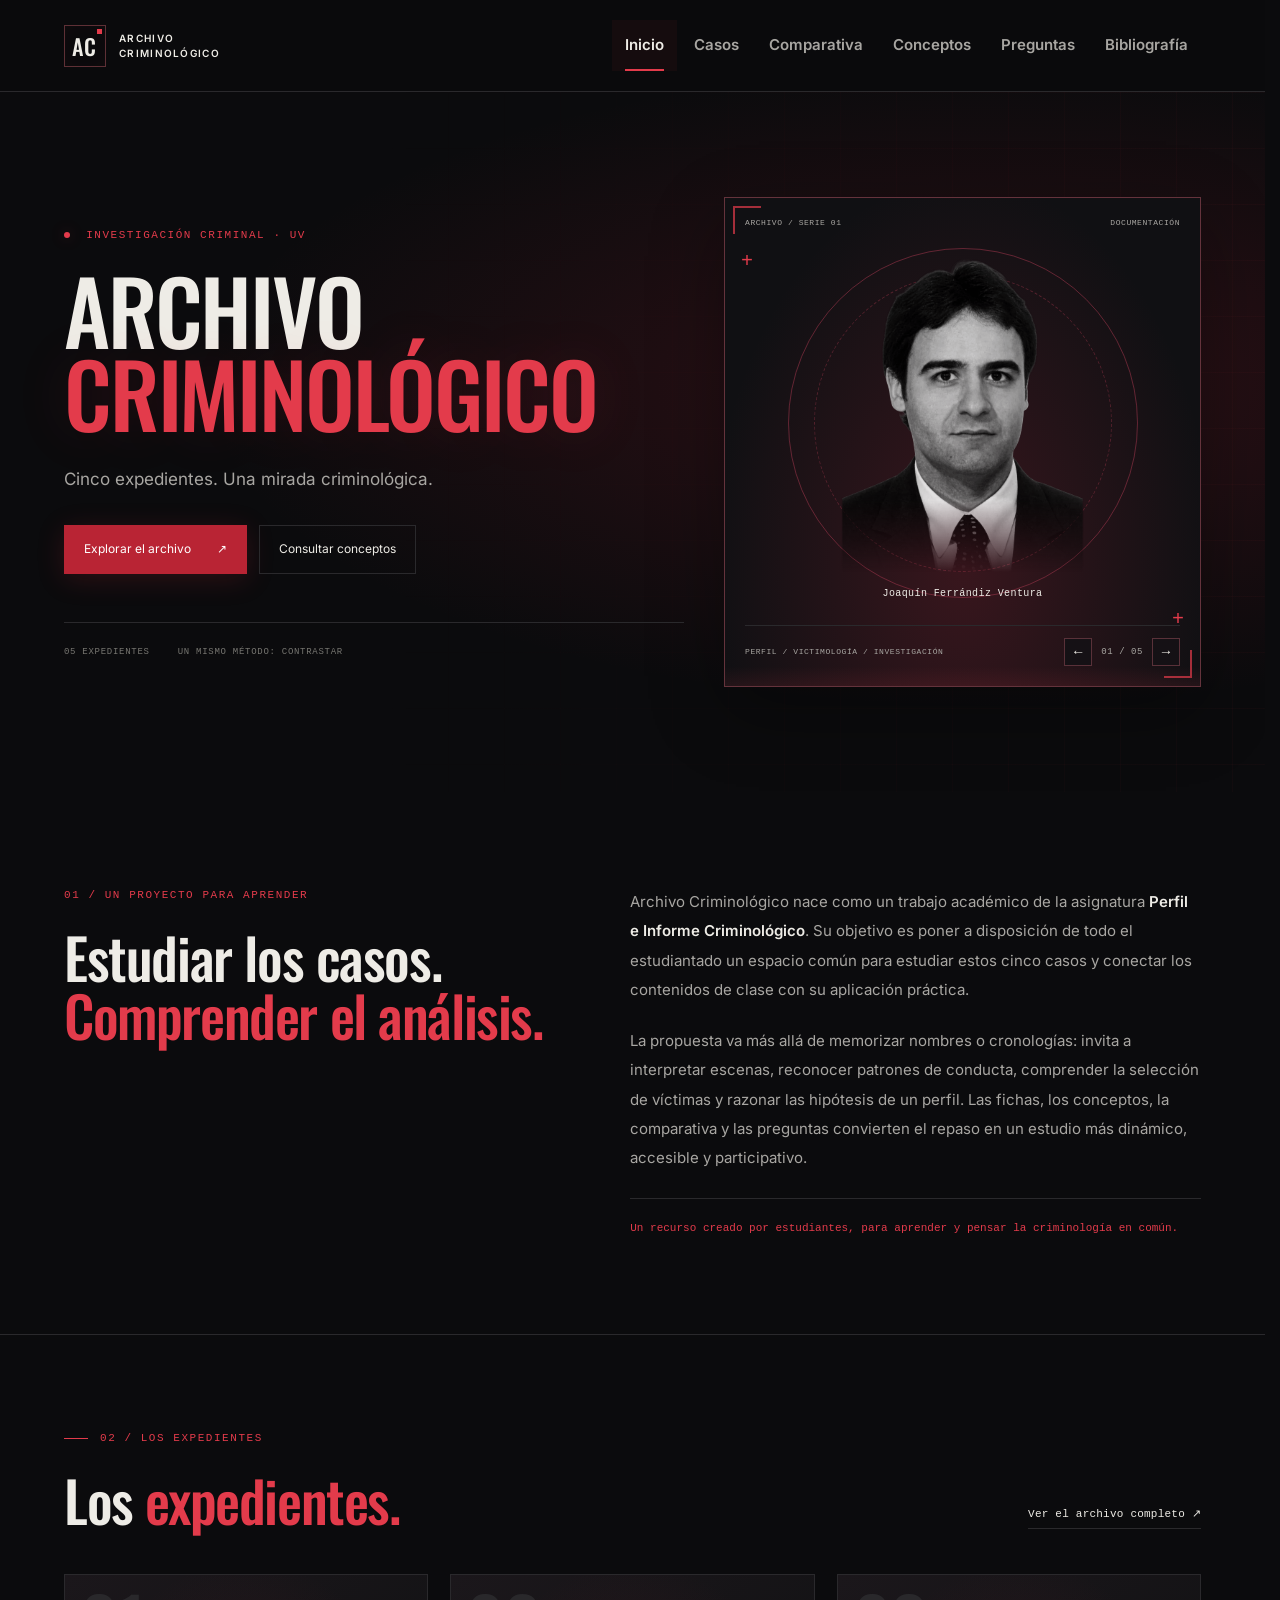
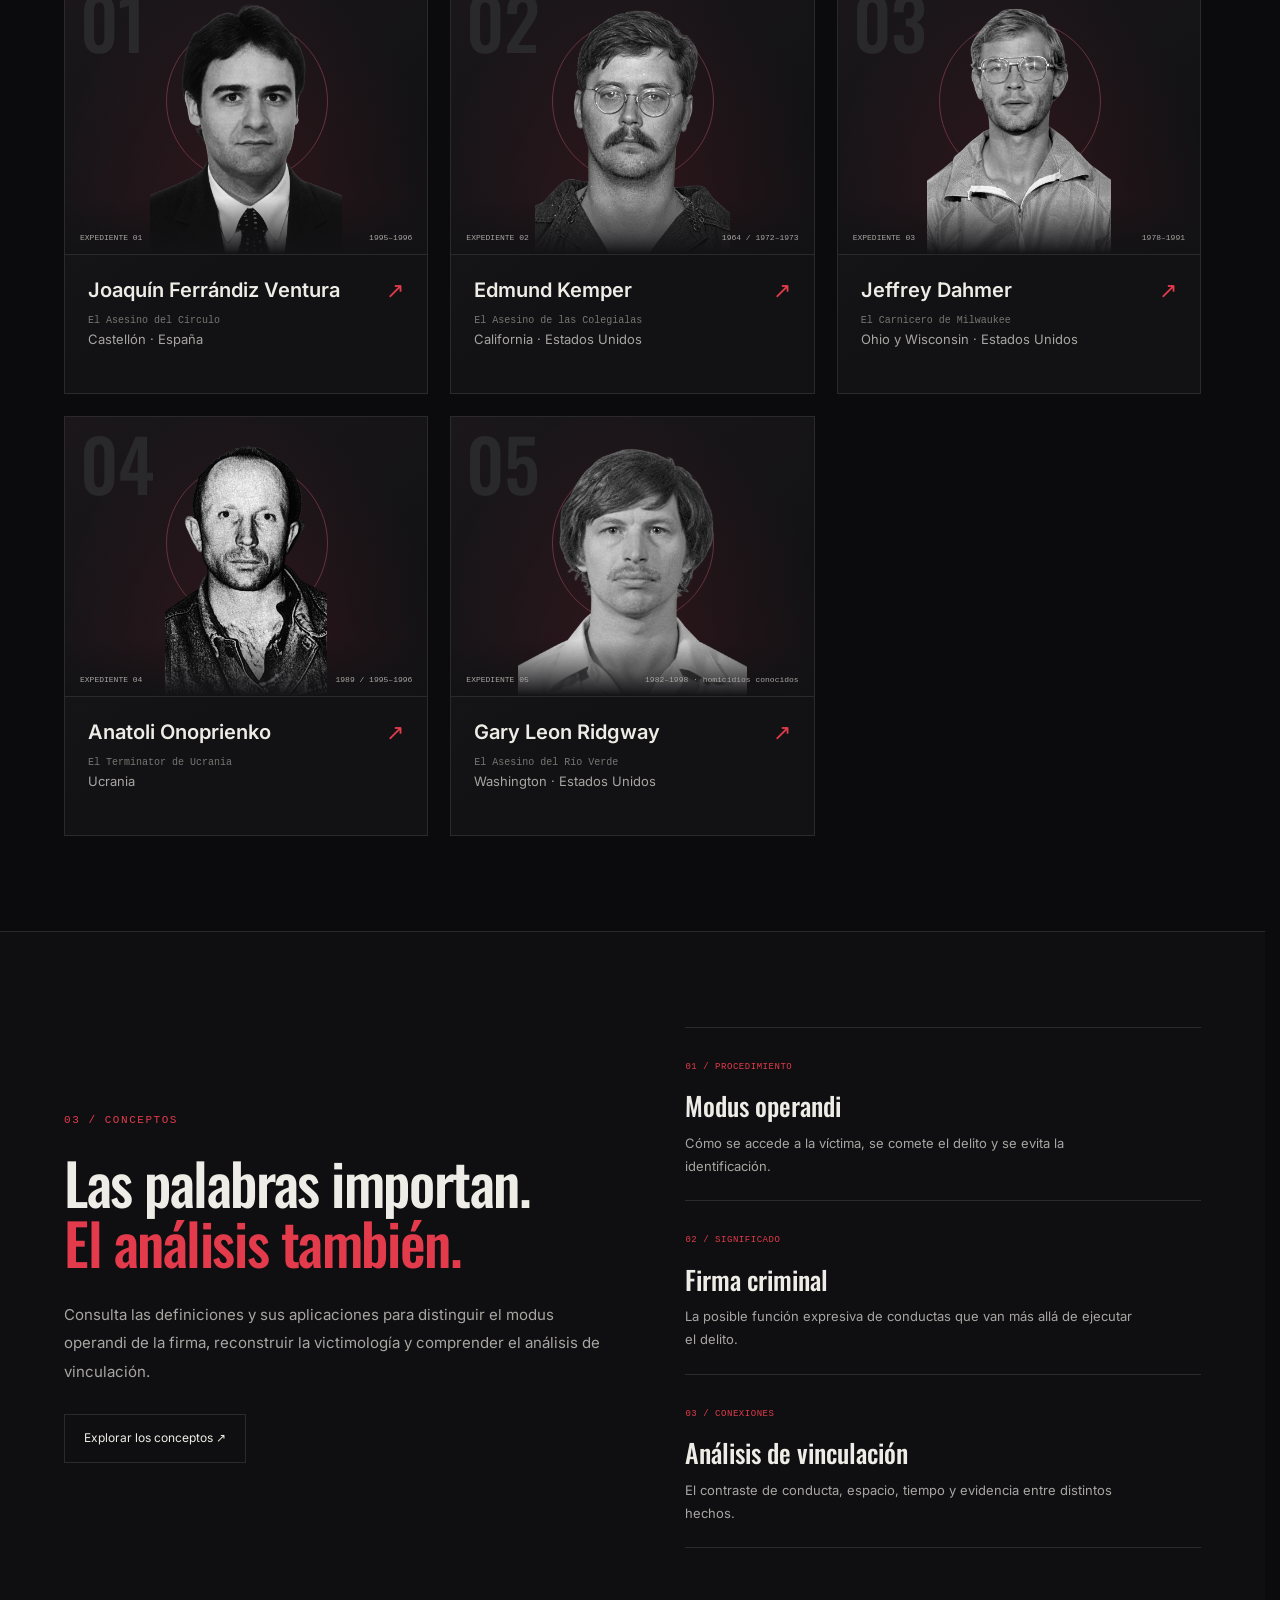
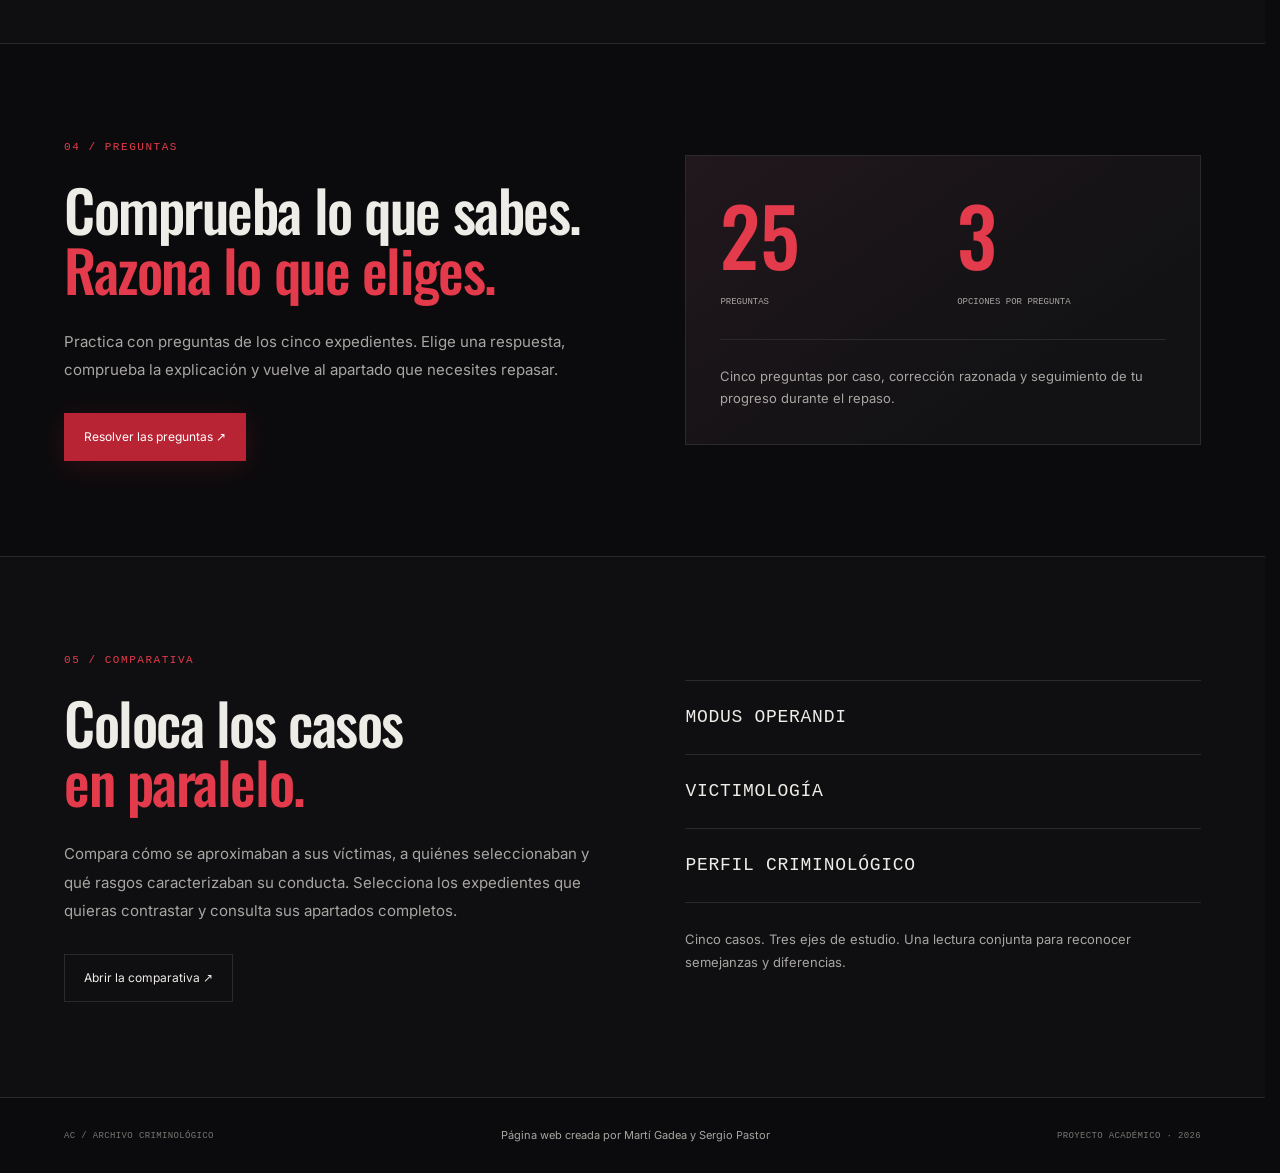
==== commit c66749bd: "Aplica anotaciones: portada, bibliografía y descarga de expedientes" ====
--- a/index.html
+++ b/index.html
@@ -1,11 +1,11 @@
-<!doctype html>
-<html lang="es"><head><meta charset="utf-8"><meta name="viewport" content="width=device-width,initial-scale=1"><meta name="theme-color" content="#0b0b0d"><meta name="description" content="Archivo académico de casos para estudiantes de Investigación Criminal: Perfil e Informe Criminológico. Cinco casos, análisis de vinculación, comparativa, conceptos y preguntas tipo test."><title>Inicio — Archivo Criminológico</title><link rel="icon" href="assets/favicon.svg" type="image/svg+xml"><link rel="stylesheet" href="css/style.css?v=20261016-2"><link rel="stylesheet" href="css/motion.css?v=20261016-2"><link rel="stylesheet" href="css/study.css?v=20261016-2"></head>
-<body><a class="skip-link" href="#main">Saltar al contenido</a><div class="reading-progress" aria-hidden="true"></div>
-<header class="site-header"><a class="brand" href="index.html" aria-label="Archivo Criminológico, inicio"><span class="brand-mark">AC<span class="brand-dot"></span></span><span>ARCHIVO<br>CRIMINOLÓGICO</span></a><button class="menu-toggle" type="button" aria-label="Abrir menú" aria-expanded="false" aria-controls="siteNav"><span></span><span></span></button><nav id="siteNav" aria-label="Navegación principal"><a href="index.html" class="active" aria-current="page">Inicio</a><a href="casos.html">Casos</a><a href="comparativa.html">Comparativa</a><a href="conceptos.html">Conceptos</a><a href="preguntas.html">Preguntas</a></nav><span class="header-meta">CUADERNO DE ESTUDIO <i></i></span></header>
-<main id="main"><noscript><p class="no-script">Activa JavaScript para consultar el contenido interactivo del archivo.</p></noscript>
-<section class="hero"><div class="hero-copy"><div class="eyebrow"><span class="live-dot"></span> INVESTIGACIÓN CRIMINAL · UV</div><h1>ARCHIVO<br><em>CRIMINOLÓGICO</em></h1><p class="hero-description">Cinco expedientes. Una mirada criminológica.</p><div class="hero-actions"><a class="btn btn-red" href="casos.html">Explorar el archivo <span aria-hidden="true">↗</span></a><a class="btn btn-ghost" href="conceptos.html">Consultar conceptos</a></div><div class="hero-bottom"><span>05 EXPEDIENTES</span><span>UN MISMO MÉTODO: CONTRASTAR</span></div></div>
-<div class="hero-art" aria-label="Retratos de los cinco expedientes del archivo"><div class="art-top"><span>ARCHIVO / SERIE 01</span><span>DOCUMENTACIÓN</span></div><div class="orbital" aria-hidden="true"></div><span class="art-cross cross-1" aria-hidden="true">+</span><span class="art-cross cross-2" aria-hidden="true">+</span><div id="heroGallery" class="hero-gallery"><div class="hero-portraits gallery-group single-portrait is-active" role="group" aria-roledescription="diapositiva" aria-label="1 de 5: Joaquín Ferrándiz Ventura"><img src="assets/portraits/ferrandiz.webp" alt="Joaquín Ferrándiz Ventura · retrato de archivo"><span class="gallery-person">Joaquín Ferrándiz Ventura</span></div></div><div class="art-bottom"><span>PERFIL / VICTIMOLOGÍA / INVESTIGACIÓN</span><div class="gallery-controls"><button type="button" id="galleryPrev" aria-label="Retrato anterior">←</button><span id="galleryCount">01 / 05</span><button type="button" id="galleryNext" aria-label="Retrato siguiente">→</button><button type="button" id="galleryPause" aria-label="Pausar rotación de retratos" aria-pressed="false">Ⅱ</button></div></div></div></section>
-<section class="section intro archive-overview"><div class="overview-heading reveal"><div class="eyebrow">01 / DENTRO DEL ARCHIVO</div><h2>Un caso.<br><em>Todas las piezas.</em></h2><p>Conecta los hechos, la conducta y la investigación.</p></div><div class="overview-grid"><a class="overview-piece reveal" href="casos.html"><span class="piece-index">01 / HECHOS</span><h3>Qué ocurrió.</h3><p>Personas, contexto y cronología.</p><span class="piece-link">Explorar los casos <span aria-hidden="true">↗</span></span></a><a class="overview-piece reveal" href="conceptos.html"><span class="piece-index">02 / CONDUCTA</span><h3>Cómo analizarlo.</h3><p>Claves para interpretar cada caso.</p><span class="piece-link">Consultar conceptos <span aria-hidden="true">↗</span></span></a><a class="overview-piece reveal" href="comparativa.html"><span class="piece-index">03 / COMPARACIÓN</span><h3>Qué los diferencia.</h3><p>M.O., victimología y perfil, en paralelo.</p><span class="piece-link">Abrir la comparativa <span aria-hidden="true">↗</span></span></a></div></section>
-<section class="section featured"><div class="section-heading reveal"><div><div class="eyebrow">02 / LOS EXPEDIENTES</div><h2>Los <em>expedientes.</em></h2></div><a class="text-link" href="casos.html">Ver el archivo completo ↗</a></div><div id="featuredCases" class="case-grid"></div></section>
-<section class="section method study-route"><div class="section-heading reveal"><div><div class="eyebrow">03 / TU RUTA DE ESTUDIO</div><h2>Entra en el caso.<br><em>Une las piezas.</em></h2></div><p class="muted">Explora a tu ritmo.</p></div><div class="route-grid"><a class="route-step reveal" href="casos.html"><span class="route-number" aria-hidden="true">01</span><div><span class="route-label">EXPLORA</span><h3>Elige un expediente</h3><p>Cinco historias para investigar.</p></div><span class="arrow" aria-hidden="true">↗</span></a><a class="route-step reveal" href="conceptos.html"><span class="route-number" aria-hidden="true">02</span><div><span class="route-label">RELACIONA</span><h3>Descifra la conducta</h3><p>Encuentra el concepto que necesitas.</p></div><span class="arrow" aria-hidden="true">↗</span></a><a class="route-step reveal" href="preguntas.html"><span class="route-number" aria-hidden="true">03</span><div><span class="route-label">COMPRUEBA</span><h3>Ponte a prueba</h3><p>25 preguntas. Tres opciones. Una explicación.</p></div><span class="arrow" aria-hidden="true">↗</span></a></div></section></main>
-<footer><a class="footer-brand" href="index.html">AC / ARCHIVO CRIMINOLÓGICO</a><p>Página web creada por Martí Gadea y Sergio Pastor</p><span>PROYECTO ACADÉMICO · 2026</span></footer><script src="js/data.js?v=20261016-2"></script><script src="js/app.js?v=20261016-2"></script></body></html>
+<!doctype html>
+<html lang="es"><head><meta charset="utf-8"><meta name="viewport" content="width=device-width,initial-scale=1"><meta name="theme-color" content="#0b0b0d"><meta name="description" content="Archivo académico de casos para estudiantes de Investigación Criminal: Perfil e Informe Criminológico. Cinco casos, análisis de vinculación, comparativa, conceptos y preguntas tipo test."><title>Inicio — Archivo Criminológico</title><link rel="icon" href="assets/favicon.svg" type="image/svg+xml"><link rel="stylesheet" href="css/style.css?v=20261016-3"><link rel="stylesheet" href="css/motion.css?v=20261016-3"><link rel="stylesheet" href="css/study.css?v=20261016-3"></head>
+<body><a class="skip-link" href="#main">Saltar al contenido</a><div class="reading-progress" aria-hidden="true"></div>
+<header class="site-header"><a class="brand" href="index.html" aria-label="Archivo Criminológico, inicio"><span class="brand-mark">AC<span class="brand-dot"></span></span><span>ARCHIVO<br>CRIMINOLÓGICO</span></a><button class="menu-toggle" type="button" aria-label="Abrir menú" aria-expanded="false" aria-controls="siteNav"><span></span><span></span></button><nav id="siteNav" aria-label="Navegación principal"><a href="index.html" class="active" aria-current="page">Inicio</a><a href="casos.html">Casos</a><a href="comparativa.html">Comparativa</a><a href="conceptos.html">Conceptos</a><a href="preguntas.html">Preguntas</a><a href="bibliografia.html">Bibliografía</a></nav><span class="header-meta">CUADERNO DE ESTUDIO <i></i></span></header>
+<main id="main"><noscript><p class="no-script">Activa JavaScript para consultar el contenido interactivo del archivo.</p></noscript>
+<section class="hero"><div class="hero-copy"><div class="eyebrow"><span class="live-dot"></span> INVESTIGACIÓN CRIMINAL · UV</div><h1>ARCHIVO<br><em>CRIMINOLÓGICO</em></h1><p class="hero-description">Cinco expedientes. Una mirada criminológica.</p><div class="hero-actions"><a class="btn btn-red" href="casos.html">Explorar el archivo <span aria-hidden="true">↗</span></a><a class="btn btn-ghost" href="conceptos.html">Consultar conceptos</a></div><div class="hero-bottom"><span>05 EXPEDIENTES</span><span>UN MISMO MÉTODO: CONTRASTAR</span></div></div>
+<div class="hero-art" aria-label="Retratos de los cinco expedientes del archivo"><div class="art-top"><span>ARCHIVO / SERIE 01</span><span>DOCUMENTACIÓN</span></div><div class="orbital" aria-hidden="true"></div><span class="art-cross cross-1" aria-hidden="true">+</span><span class="art-cross cross-2" aria-hidden="true">+</span><div id="heroGallery" class="hero-gallery"><div class="hero-portraits gallery-group single-portrait is-active" role="group" aria-roledescription="diapositiva" aria-label="1 de 5: Joaquín Ferrándiz Ventura"><img src="assets/portraits/ferrandiz.webp" alt="Joaquín Ferrándiz Ventura · retrato de archivo"><span class="gallery-person">Joaquín Ferrándiz Ventura</span></div></div><div class="art-bottom"><span>PERFIL / VICTIMOLOGÍA / INVESTIGACIÓN</span><div class="gallery-controls"><button type="button" id="galleryPrev" aria-label="Retrato anterior">←</button><span id="galleryCount">01 / 05</span><button type="button" id="galleryNext" aria-label="Retrato siguiente">→</button></div></div></div></section>
+<section class="section intro academic-purpose"><div class="reveal"><div class="eyebrow">01 / UN PROYECTO PARA APRENDER</div><h2>Estudiar los casos.<br><em>Comprender el análisis.</em></h2></div><div class="purpose-copy reveal"><p>Archivo Criminológico nace como un trabajo académico de la asignatura <strong>Perfil e Informe Criminológico</strong>. Su objetivo es poner a disposición de todo el estudiantado un espacio común para estudiar estos cinco casos y conectar los contenidos de clase con su aplicación práctica.</p><p>La propuesta va más allá de memorizar nombres o cronologías: invita a interpretar escenas, reconocer patrones de conducta, comprender la selección de víctimas y razonar las hipótesis de un perfil. Las fichas, los conceptos, la comparativa y las preguntas convierten el repaso en un estudio más dinámico, accesible y participativo.</p><p class="purpose-end">Un recurso creado por estudiantes, para aprender y pensar la criminología en común.</p></div></section>
+<section class="section featured"><div class="section-heading reveal"><div><div class="eyebrow">02 / LOS EXPEDIENTES</div><h2>Los <em>expedientes.</em></h2></div><a class="text-link" href="casos.html">Ver el archivo completo ↗</a></div><div id="featuredCases" class="case-grid"></div></section>
+<section class="section method resource-section"><div class="resource-heading reveal"><div class="eyebrow">03 / CONCEPTOS</div><h2>Las palabras importan.<br><em>El análisis también.</em></h2><p>Consulta las definiciones y sus aplicaciones para distinguir el modus operandi de la firma, reconstruir la victimología y comprender el análisis de vinculación.</p><a class="btn btn-ghost" href="conceptos.html">Explorar los conceptos ↗</a></div><div class="resource-terms"><article class="reveal"><span>01 / PROCEDIMIENTO</span><h3>Modus operandi</h3><p>Cómo se accede a la víctima, se comete el delito y se evita la identificación.</p></article><article class="reveal"><span>02 / SIGNIFICADO</span><h3>Firma criminal</h3><p>La posible función expresiva de conductas que van más allá de ejecutar el delito.</p></article><article class="reveal"><span>03 / CONEXIONES</span><h3>Análisis de vinculación</h3><p>El contraste de conducta, espacio, tiempo y evidencia entre distintos hechos.</p></article></div></section><section class="section resource-section questions-preview"><div class="resource-heading reveal"><div class="eyebrow">04 / PREGUNTAS</div><h2>Comprueba lo que sabes.<br><em>Razona lo que eliges.</em></h2><p>Practica con preguntas de los cinco expedientes. Elige una respuesta, comprueba la explicación y vuelve al apartado que necesites repasar.</p><a class="btn btn-red" href="preguntas.html">Resolver las preguntas ↗</a></div><div class="study-numbers reveal"><div><strong>25</strong><span>PREGUNTAS</span></div><div><strong>3</strong><span>OPCIONES POR PREGUNTA</span></div><p>Cinco preguntas por caso, corrección razonada y seguimiento de tu progreso durante el repaso.</p></div></section><section class="section method resource-section comparison-preview"><div class="resource-heading reveal"><div class="eyebrow">05 / COMPARATIVA</div><h2>Coloca los casos<br><em>en paralelo.</em></h2><p>Compara cómo se aproximaban a sus víctimas, a quiénes seleccionaban y qué rasgos caracterizaban su conducta. Selecciona los expedientes que quieras contrastar y consulta sus apartados completos.</p><a class="btn btn-ghost" href="comparativa.html">Abrir la comparativa ↗</a></div><div class="comparison-topics reveal"><span>MODUS OPERANDI</span><span>VICTIMOLOGÍA</span><span>PERFIL CRIMINOLÓGICO</span><p>Cinco casos. Tres ejes de estudio. Una lectura conjunta para reconocer semejanzas y diferencias.</p></div></section></main>
+<footer><a class="footer-brand" href="index.html">AC / ARCHIVO CRIMINOLÓGICO</a><p>Página web creada por Martí Gadea y Sergio Pastor</p><span>PROYECTO ACADÉMICO · 2026</span></footer><script src="js/data.js?v=20261016-3"></script><script src="js/app.js?v=20261016-3"></script></body></html>
--- a/css/study.css
+++ b/css/study.css
@@ -1,78 +1,110 @@
-/* Extensión del archivo: se conservan tipografía, paleta, retratos y composición. */
-[hidden]{display:none!important}
-.analysis-body p+p{margin-top:18px}
-.analysis-title{align-items:flex-start}
-.analysis-title h2{line-height:1.35}
-.analysis-section:first-child{padding-top:0}
-.case-sidebar nav a>span{color:var(--red);font:10px var(--mono)}
-.case-sidebar .small-button{display:block;width:100%;margin-top:12px}
-.study-summary{margin-top:36px;scroll-margin-top:120px}
-.case-heading>.text-link{display:inline-block;margin-top:18px}
-.recall .text-link{display:block;margin-top:20px}
-.hero-gallery .gallery-group.single-portrait{inset:58px 14px 84px}
-.hero-gallery .gallery-group.single-portrait img{width:100%;height:calc(100% - 24px);margin:0;align-self:flex-start;object-fit:contain;object-position:center bottom}
-.gallery-person{position:absolute;bottom:0;left:0;right:0;text-align:center;font:10px/1.6 var(--mono);color:var(--ink);letter-spacing:.04em}
-.concept-card h2{margin:18px 0 16px}
-.concept-card .concept-example{margin-top:20px;padding-top:16px;border-top:1px solid var(--line);font-size:12px;color:var(--red);line-height:1.75}
-.concept-card>p{line-height:1.85}
-.compare-period{display:block;font:10px/1.7 var(--mono);color:var(--faint);margin-top:14px}
-.compare-source{display:block;width:fit-content;margin-top:16px;color:var(--red);font-size:11px}
-.table-hint{font:11px/1.7 var(--mono);color:var(--muted);margin:0 0 12px}
-#comparisonTable{min-width:960px;table-layout:fixed}
-#comparisonTable th:first-child{width:21%}
-#comparisonTable td:last-child{min-width:0}
-#comparisonTable tbody tr{animation:study-enter .35s both}
-.quiz-section{padding:36px var(--gutter) 90px}
-.quiz-toolbar{display:flex;justify-content:space-between;align-items:end;gap:24px}
-.quiz-toolbar>label{display:flex;flex-direction:column;gap:12px;font:11px var(--mono);color:var(--muted);width:420px;max-width:100%}
-select{font:14px Inter,Arial,sans-serif;background:var(--panel);border:1px solid var(--line);padding:14px 36px 14px 14px;color:var(--ink);width:100%;min-height:48px}
-select:focus-visible{outline:2px solid var(--red);outline-offset:4px}
-.quiz-score{margin:30px 0 38px;padding:22px 24px;border:1px solid var(--line);background:var(--panel)}
-#quizStatus{font:12px/1.7 var(--mono);margin:0 0 15px;color:var(--ink)}
-.quiz-score progress{display:block;width:100%;height:5px;border:0;appearance:none;background:var(--line);accent-color:var(--red)}
-progress::-webkit-progress-bar{background:var(--line)}
-progress::-webkit-progress-value{background:var(--red);transition:width .4s ease}
-progress::-moz-progress-bar{background:var(--red)}
-.quiz-help{font-size:12px;color:var(--muted);margin:15px 0 0}
-.quiz-grid{display:grid;grid-template-columns:repeat(2,minmax(0,1fr));gap:24px;align-items:start}
-.quiz-card{padding:28px;border:1px solid var(--line);background:linear-gradient(145deg,#21171c,var(--panel) 65%);transition:border-color .3s;min-width:0}
-.quiz-card:focus-within{border-color:#9b4452}
-.quiz-meta{display:flex;align-items:start;justify-content:space-between;gap:16px;font:10px/1.6 var(--mono);color:var(--red);margin-bottom:22px}
-.quiz-meta a{color:var(--muted);text-align:right}
-.quiz-meta a:hover{color:var(--red)}
-.quiz-card fieldset{margin:0;padding:0;border:0;min-width:0}
-.quiz-card legend{padding:0;width:100%;font:23px/1.35 var(--serif);margin-bottom:22px;color:var(--ink)}
-.quiz-options{display:grid;gap:10px}
-.quiz-options label{display:flex;align-items:start;gap:10px;padding:14px 12px;border:1px solid var(--line);font-size:12px;line-height:1.7;cursor:pointer;transition:background .2s,border-color .2s,transform .2s}
-.quiz-options label:hover{background:#e33b4b0c;border-color:#75414a}
-.quiz-options label:has(input:checked){border-color:var(--red);background:#e33b4b10}
-.quiz-options input{accent-color:var(--red);margin:4px 0 0;flex-shrink:0}
-.option-letter{color:var(--red);font:12px/1.7 var(--mono)}
-.quiz-card button{margin-top:22px;min-height:44px}
-.quiz-feedback{margin-top:22px;padding-top:20px;border-top:1px solid var(--line);font-size:13px;animation:study-enter .35s both}
-.quiz-feedback strong{font-size:13px;color:var(--red)}
-.quiz-feedback p{color:var(--muted);margin:10px 0 16px;line-height:1.8}
-.quiz-card.is-correct .quiz-feedback strong{color:#a8c4b0}
-.quiz-card.is-answered .quiz-options label.correct-option{border-color:#71977c;background:#71977c14}
-.quiz-card.is-answered .quiz-options label.wrong-option{border-color:var(--red);background:#e33b4b14}
-.is-answered .quiz-options label{cursor:default}
-.quiz-result{padding:28px;margin-bottom:30px;border:1px solid #75414a;background:var(--panel);animation:study-enter .5s both}
-.quiz-result h2{font:30px/1.25 var(--serif);margin-bottom:18px}
-.quiz-result p{font-size:14px;color:var(--muted)}
-.result-links{display:flex;flex-wrap:wrap;gap:15px 28px}
-.no-script{padding:25px var(--gutter);border-bottom:1px solid var(--line);color:var(--red)}
-[id^=source-],#portraitSource{scroll-margin-top:120px}
-@keyframes study-enter{from{opacity:0;transform:translateY(10px)}to{opacity:1;transform:translateY(0)}}
-@media(min-width:981px){.site-header nav{gap:4px}.site-header nav a{padding-inline:13px}.site-header nav a:after{left:13px;width:calc(100% - 26px)}}
-@media(max-width:1250px){.header-meta{display:none}}
-@media(max-width:980px){
- .site-header{height:76px}.menu-toggle{display:block;margin-left:auto}
- .site-header nav{display:none;position:absolute;top:75px;left:0;right:0;padding:18px var(--gutter);flex-direction:column;gap:0;background:#101012;border-bottom:1px solid var(--line)}
- .site-header nav.open{display:flex}.site-header nav a{padding:12px 0;font-size:17px}.site-header nav a:after{left:0;width:28px}
- .menu-toggle[aria-expanded=true] span:first-child{transform:translateY(3px) rotate(45deg)}.menu-toggle[aria-expanded=true] span:last-child{transform:translateY(-3px) rotate(-45deg)}
- .quiz-grid{grid-template-columns:1fr}
-}
-@media(max-width:760px){.quiz-toolbar{flex-direction:column;align-items:start}.quiz-toolbar>label{width:100%}.quiz-card{padding:22px}.quiz-score{padding:20px}.analysis-title h2{font-size:21px}.case-sidebar nav a{max-width:100%}.analysis-detail summary{align-items:flex-start}.quiz-card legend{font-size:24px}}
-@media(prefers-reduced-motion:reduce){*,*:before,*:after{animation:none!important;transition:none!important;scroll-behavior:auto!important}.motion-ready .reveal{opacity:1;transform:none}}
-@media print{.quiz-toolbar,.quiz-score,.quiz-card button,.quiz-meta a,.recall .btn{display:none}.quiz-section{padding:20px 0}.quiz-grid{display:block}.quiz-card{background:white;color:#111;break-inside:avoid;margin-bottom:20px}.quiz-card legend,.quiz-options label,.quiz-feedback p{color:#111}.quiz-options label{border-color:#bbb}.quiz-feedback strong{color:#111}#comparisonTable{min-width:0}.table-scroll{overflow:visible}.concept-example{color:#333!important}.compare-source{color:#333}.quiz-options input{appearance:auto}}
-
+/* Extensión del archivo: se conservan tipografía, paleta, retratos y composición. */
+[hidden]{display:none!important}
+.analysis-body p+p{margin-top:18px}
+.analysis-title{align-items:flex-start}
+.analysis-title h2{line-height:1.35}
+.analysis-section:first-child{padding-top:0}
+.case-sidebar nav a>span{color:var(--red);font:10px var(--mono)}
+.case-sidebar .small-button{display:block;width:100%;margin-top:12px}
+.study-summary{margin-top:36px;scroll-margin-top:120px}
+.case-heading>.text-link{display:inline-block;margin-top:18px}
+.recall .text-link{display:block;margin-top:20px}
+.hero-gallery .gallery-group.single-portrait{inset:50px 22px 84px}
+.hero-gallery .gallery-group.single-portrait img{width:100%;height:calc(100% - 30px);margin:0;align-self:flex-start;object-fit:contain;object-position:center bottom;-webkit-mask-image:linear-gradient(to bottom,#000 0%,#000 78%,transparent 100%);mask-image:linear-gradient(to bottom,#000 0%,#000 78%,transparent 100%)}
+.gallery-person{position:absolute;bottom:0;left:0;right:0;text-align:center;font:10px/1.6 var(--mono);color:var(--ink);letter-spacing:.04em}
+.concept-card h2{margin:18px 0 16px}
+.concept-card .concept-example{margin-top:20px;padding-top:16px;border-top:1px solid var(--line);font-size:12px;color:var(--red);line-height:1.75}
+.concept-card>p{line-height:1.85}
+.compare-period{display:block;font:10px/1.7 var(--mono);color:var(--faint);margin-top:14px}
+.compare-source{display:block;width:fit-content;margin-top:16px;color:var(--red);font-size:11px}
+.table-hint{font:11px/1.7 var(--mono);color:var(--muted);margin:0 0 12px}
+#comparisonTable{min-width:960px;table-layout:fixed}
+#comparisonTable th:first-child{width:21%}
+#comparisonTable td:last-child{min-width:0}
+#comparisonTable tbody tr{animation:study-enter .35s both}
+.quiz-section{padding:36px var(--gutter) 90px}
+.quiz-toolbar{display:flex;justify-content:space-between;align-items:end;gap:24px}
+.quiz-toolbar>label{display:flex;flex-direction:column;gap:12px;font:11px var(--mono);color:var(--muted);width:420px;max-width:100%}
+select{font:14px Inter,Arial,sans-serif;background:var(--panel);border:1px solid var(--line);padding:14px 36px 14px 14px;color:var(--ink);width:100%;min-height:48px}
+select:focus-visible{outline:2px solid var(--red);outline-offset:4px}
+.quiz-score{margin:30px 0 38px;padding:22px 24px;border:1px solid var(--line);background:var(--panel)}
+#quizStatus{font:12px/1.7 var(--mono);margin:0 0 15px;color:var(--ink)}
+.quiz-score progress{display:block;width:100%;height:5px;border:0;appearance:none;background:var(--line);accent-color:var(--red)}
+progress::-webkit-progress-bar{background:var(--line)}
+progress::-webkit-progress-value{background:var(--red);transition:width .4s ease}
+progress::-moz-progress-bar{background:var(--red)}
+.quiz-help{font-size:12px;color:var(--muted);margin:15px 0 0}
+.quiz-grid{display:grid;grid-template-columns:repeat(2,minmax(0,1fr));gap:24px;align-items:start}
+.quiz-card{padding:28px;border:1px solid var(--line);background:linear-gradient(145deg,#21171c,var(--panel) 65%);transition:border-color .3s;min-width:0}
+.quiz-card:focus-within{border-color:#9b4452}
+.quiz-meta{display:flex;align-items:start;justify-content:space-between;gap:16px;font:10px/1.6 var(--mono);color:var(--red);margin-bottom:22px}
+.quiz-meta a{color:var(--muted);text-align:right}
+.quiz-meta a:hover{color:var(--red)}
+.quiz-card fieldset{margin:0;padding:0;border:0;min-width:0}
+.quiz-card legend{padding:0;width:100%;font:23px/1.35 var(--serif);margin-bottom:22px;color:var(--ink)}
+.quiz-options{display:grid;gap:10px}
+.quiz-options label{display:flex;align-items:start;gap:10px;padding:14px 12px;border:1px solid var(--line);font-size:12px;line-height:1.7;cursor:pointer;transition:background .2s,border-color .2s,transform .2s}
+.quiz-options label:hover{background:#e33b4b0c;border-color:#75414a}
+.quiz-options label:has(input:checked){border-color:var(--red);background:#e33b4b10}
+.quiz-options input{accent-color:var(--red);margin:4px 0 0;flex-shrink:0}
+.option-letter{color:var(--red);font:12px/1.7 var(--mono)}
+.quiz-card button{margin-top:22px;min-height:44px}
+.quiz-feedback{margin-top:22px;padding-top:20px;border-top:1px solid var(--line);font-size:13px;animation:study-enter .35s both}
+.quiz-feedback strong{font-size:13px;color:var(--red)}
+.quiz-feedback p{color:var(--muted);margin:10px 0 16px;line-height:1.8}
+.quiz-card.is-correct .quiz-feedback strong{color:#a8c4b0}
+.quiz-card.is-answered .quiz-options label.correct-option{border-color:#71977c;background:#71977c14}
+.quiz-card.is-answered .quiz-options label.wrong-option{border-color:var(--red);background:#e33b4b14}
+.is-answered .quiz-options label{cursor:default}
+.quiz-result{padding:28px;margin-bottom:30px;border:1px solid #75414a;background:var(--panel);animation:study-enter .5s both}
+.quiz-result h2{font:30px/1.25 var(--serif);margin-bottom:18px}
+.quiz-result p{font-size:14px;color:var(--muted)}
+.result-links{display:flex;flex-wrap:wrap;gap:15px 28px}
+.no-script{padding:25px var(--gutter);border-bottom:1px solid var(--line);color:var(--red)}
+[id^=source-],#portraitSource{scroll-margin-top:120px}
+.academic-purpose{grid-template-columns:1fr 1.15fr;gap:70px;align-items:start;border-bottom:1px solid var(--line)}
+.academic-purpose h2{font-size:clamp(36px,4.4vw,66px)}
+.purpose-copy p{font-size:15px;line-height:1.95;color:var(--muted);margin-bottom:22px}
+.purpose-copy strong{font-weight:600;color:var(--ink)}
+.purpose-copy .purpose-end{font:11px/1.8 var(--mono);color:var(--red);padding-top:20px;border-top:1px solid var(--line);margin:26px 0 0}
+.resource-section{display:grid;grid-template-columns:1.05fr 1fr;align-items:center;gap:80px}
+.resource-heading h2{font-size:clamp(36px,4.5vw,64px)}
+.resource-heading>p{color:var(--muted);font-size:15px;line-height:1.9;margin:28px 0;max-width:590px}
+.resource-terms article{padding:23px 0;border-top:1px solid var(--line)}
+.resource-terms article:last-child{border-bottom:1px solid var(--line)}
+.resource-terms article>span{font:9px var(--mono);color:var(--red);letter-spacing:.06em}
+.resource-terms h3{font:26px/1.3 var(--serif);margin:12px 0 9px}
+.resource-terms p{font-size:13px;color:var(--muted);margin:0;max-width:460px}
+.study-numbers{display:grid;grid-template-columns:1fr 1fr;gap:28px;border:1px solid var(--line);background:linear-gradient(145deg,#21171c,var(--panel) 70%);padding:34px}
+.study-numbers strong{display:block;font:80px/1.1 var(--serif);color:var(--red)}
+.study-numbers span{display:block;font:9px/1.8 var(--mono);margin-top:16px;color:var(--muted)}
+.study-numbers p{grid-column:1/-1;font-size:13px;color:var(--muted);border-top:1px solid var(--line);padding-top:25px;margin:0}
+.comparison-topics>span{display:block;padding:23px 0;border-bottom:1px solid var(--line);font:18px/1.5 var(--mono);color:var(--ink);letter-spacing:.04em}
+.comparison-topics>span:first-child{border-top:1px solid var(--line)}
+.comparison-topics p{font-size:13px;color:var(--muted);margin:25px 0 0}
+.download-case{text-align:center;color:var(--red);text-decoration:none}
+.bibliography-section{padding:36px var(--gutter) 90px;max-width:1280px;margin:auto}
+.bibliography-list{list-style:none;padding:0;margin:0}
+.bibliography-list li{padding:25px 0;border-bottom:1px solid var(--line);scroll-margin-top:120px}
+.reference-kind{display:block;font:9px/1.7 var(--mono);letter-spacing:.06em;color:var(--red);text-transform:uppercase;margin-bottom:10px}
+.bibliography-list p{font-size:15px;line-height:1.9;overflow-wrap:anywhere;margin:0;max-width:980px}
+.bibliography-list a{border-bottom:1px solid var(--line);transition:color .2s,border-color .2s}
+.bibliography-list a:hover{color:var(--red);border-color:var(--red)}
+@media(max-width:1500px){.header-meta{display:none}}
+@media(min-width:981px){.site-header nav a{font-size:15px;padding-inline:11px}}
+@media(max-width:980px){.academic-purpose,.resource-section{grid-template-columns:1fr;gap:38px}.purpose-copy{max-width:760px}.resource-terms{display:grid;grid-template-columns:repeat(3,minmax(0,1fr));gap:20px}.resource-terms article:last-child{border-bottom:0}.resource-terms h3{font-size:24px}}
+@media(max-width:600px){.resource-terms{grid-template-columns:1fr;gap:0}.resource-terms article:last-child{border-bottom:1px solid var(--line)}.study-numbers{padding:25px;gap:22px}.study-numbers strong{font-size:65px}.hero-gallery .gallery-group.single-portrait{inset:46px 18px 76px}.comparison-topics>span{font-size:15px}}
+@keyframes study-enter{from{opacity:0;transform:translateY(10px)}to{opacity:1;transform:translateY(0)}}
+@media(min-width:981px){.site-header nav{gap:4px}.site-header nav a{padding-inline:13px}.site-header nav a:after{left:13px;width:calc(100% - 26px)}}
+@media(max-width:1250px){.header-meta{display:none}}
+@media(max-width:980px){
+ .site-header{height:76px}.menu-toggle{display:block;margin-left:auto}
+ .site-header nav{display:none;position:absolute;top:75px;left:0;right:0;padding:18px var(--gutter);flex-direction:column;gap:0;background:#101012;border-bottom:1px solid var(--line)}
+ .site-header nav.open{display:flex}.site-header nav a{padding:12px 0;font-size:17px}.site-header nav a:after{left:0;width:28px}
+ .menu-toggle[aria-expanded=true] span:first-child{transform:translateY(3px) rotate(45deg)}.menu-toggle[aria-expanded=true] span:last-child{transform:translateY(-3px) rotate(-45deg)}
+ .quiz-grid{grid-template-columns:1fr}
+}
+@media(max-width:760px){.quiz-toolbar{flex-direction:column;align-items:start}.quiz-toolbar>label{width:100%}.quiz-card{padding:22px}.quiz-score{padding:20px}.analysis-title h2{font-size:21px}.case-sidebar nav a{max-width:100%}.analysis-detail summary{align-items:flex-start}.quiz-card legend{font-size:24px}}
+@media(prefers-reduced-motion:reduce){*,*:before,*:after{animation:none!important;transition:none!important;scroll-behavior:auto!important}.motion-ready .reveal{opacity:1;transform:none}}
+@media print{.quiz-toolbar,.quiz-score,.quiz-card button,.quiz-meta a,.recall .btn{display:none}.quiz-section{padding:20px 0}.quiz-grid{display:block}.quiz-card{background:white;color:#111;break-inside:avoid;margin-bottom:20px}.quiz-card legend,.quiz-options label,.quiz-feedback p{color:#111}.quiz-options label{border-color:#bbb}.quiz-feedback strong{color:#111}#comparisonTable{min-width:0}.table-scroll{overflow:visible}.concept-example{color:#333!important}.compare-source{color:#333}.quiz-options input{appearance:auto}}
+
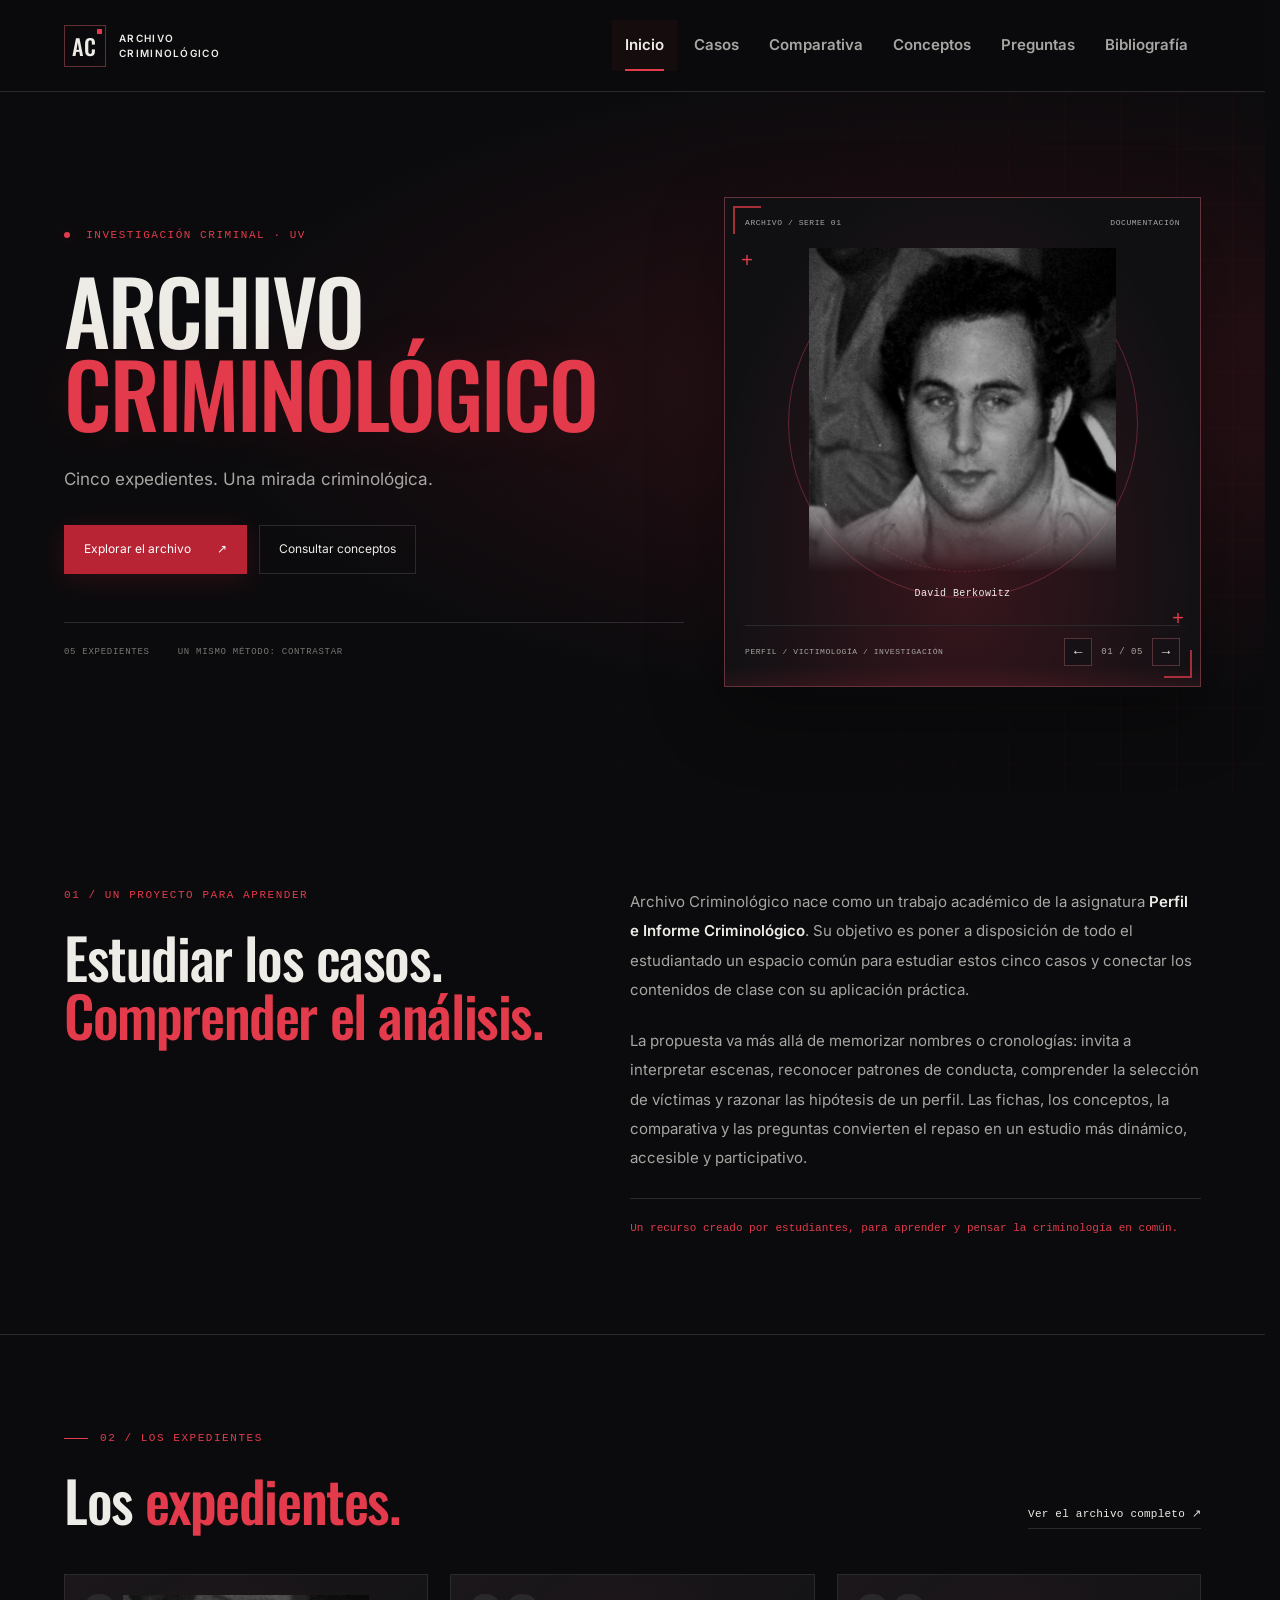
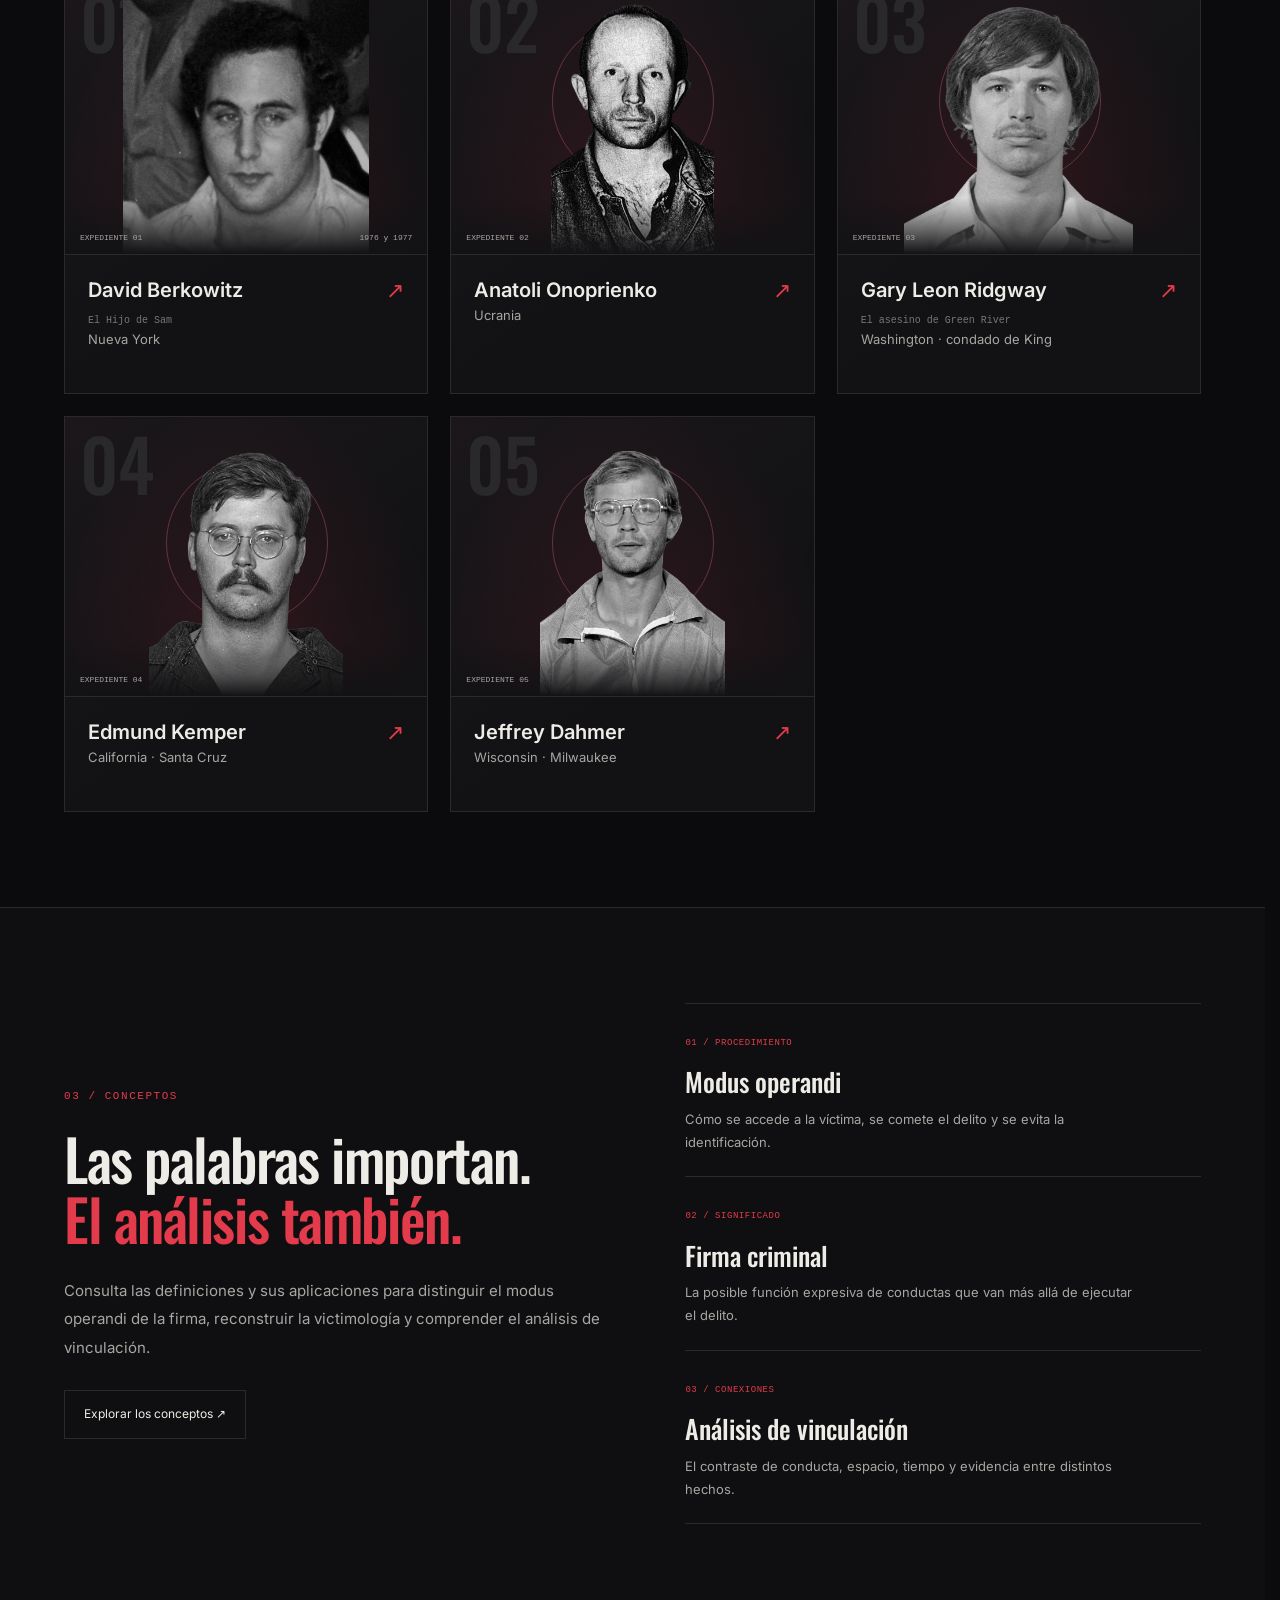
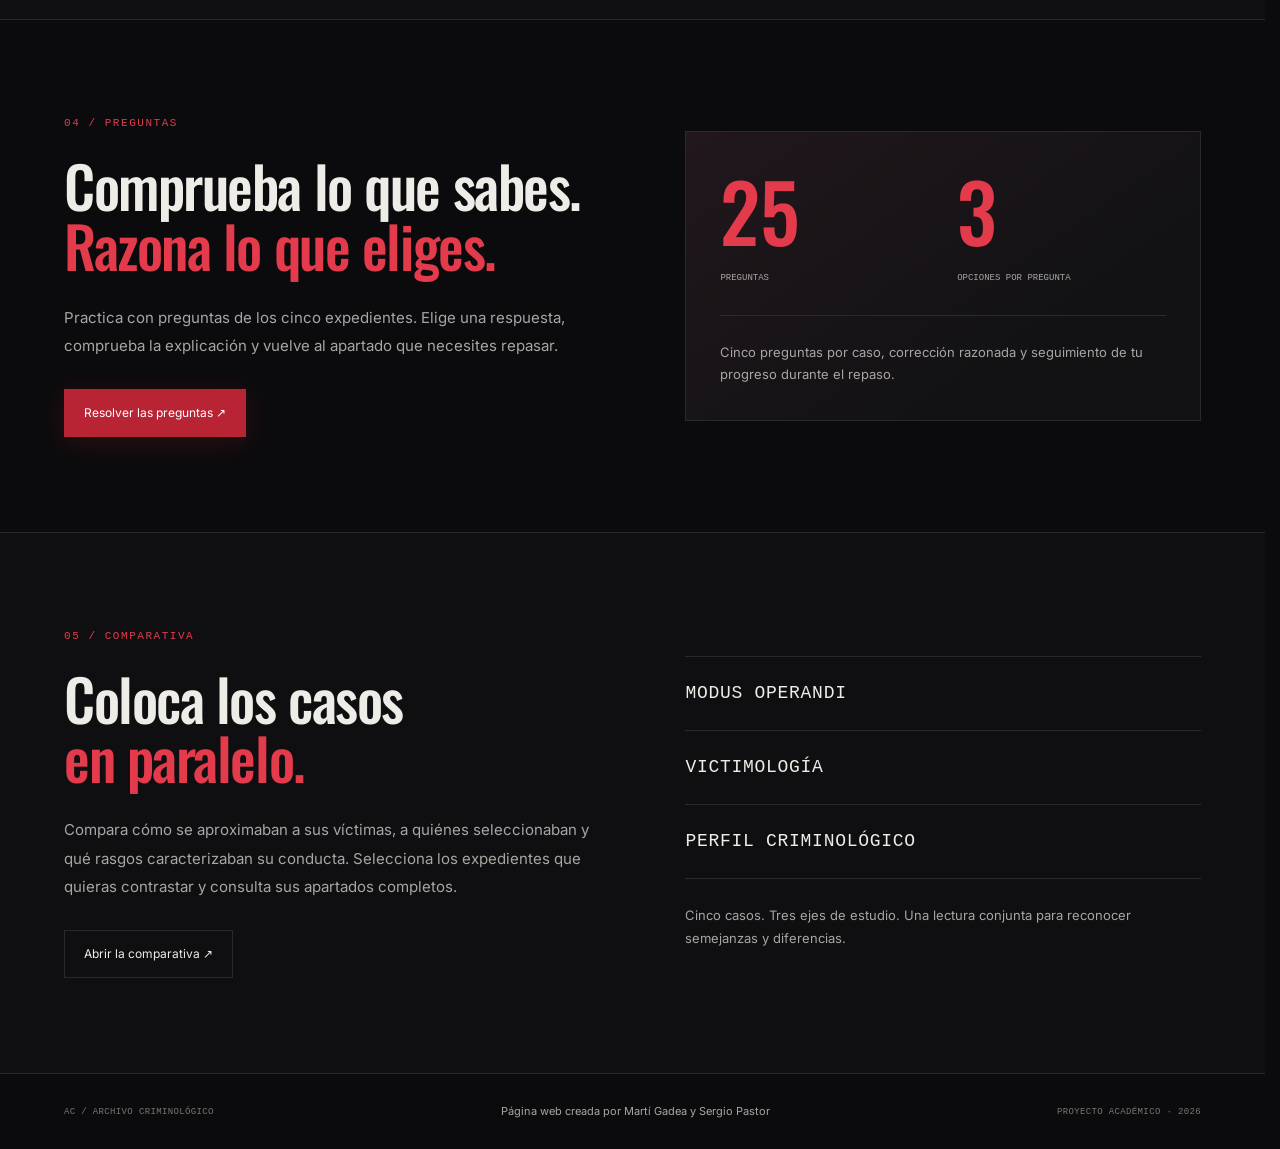
==== commit 5547e664: "Sustituye los casos por la transcripción íntegra del nuevo material docente" ====
--- a/index.html
+++ b/index.html
@@ -1,11 +1,11 @@
 <!doctype html>
-<html lang="es"><head><meta charset="utf-8"><meta name="viewport" content="width=device-width,initial-scale=1"><meta name="theme-color" content="#0b0b0d"><meta name="description" content="Archivo académico de casos para estudiantes de Investigación Criminal: Perfil e Informe Criminológico. Cinco casos, análisis de vinculación, comparativa, conceptos y preguntas tipo test."><title>Inicio — Archivo Criminológico</title><link rel="icon" href="assets/favicon.svg" type="image/svg+xml"><link rel="stylesheet" href="css/style.css?v=20261016-3"><link rel="stylesheet" href="css/motion.css?v=20261016-3"><link rel="stylesheet" href="css/study.css?v=20261016-3"></head>
+<html lang="es"><head><meta charset="utf-8"><meta name="viewport" content="width=device-width,initial-scale=1"><meta name="theme-color" content="#0b0b0d"><meta name="description" content="Archivo académico de casos para estudiantes de Investigación Criminal: Perfil e Informe Criminológico. Cinco casos, análisis de vinculación, comparativa, conceptos y preguntas tipo test."><title>Inicio — Archivo Criminológico</title><link rel="icon" href="assets/favicon.svg" type="image/svg+xml"><link rel="stylesheet" href="css/style.css?v=20261107-1"><link rel="stylesheet" href="css/motion.css?v=20261107-1"><link rel="stylesheet" href="css/study.css?v=20261107-1"></head>
 <body><a class="skip-link" href="#main">Saltar al contenido</a><div class="reading-progress" aria-hidden="true"></div>
 <header class="site-header"><a class="brand" href="index.html" aria-label="Archivo Criminológico, inicio"><span class="brand-mark">AC<span class="brand-dot"></span></span><span>ARCHIVO<br>CRIMINOLÓGICO</span></a><button class="menu-toggle" type="button" aria-label="Abrir menú" aria-expanded="false" aria-controls="siteNav"><span></span><span></span></button><nav id="siteNav" aria-label="Navegación principal"><a href="index.html" class="active" aria-current="page">Inicio</a><a href="casos.html">Casos</a><a href="comparativa.html">Comparativa</a><a href="conceptos.html">Conceptos</a><a href="preguntas.html">Preguntas</a><a href="bibliografia.html">Bibliografía</a></nav><span class="header-meta">CUADERNO DE ESTUDIO <i></i></span></header>
 <main id="main"><noscript><p class="no-script">Activa JavaScript para consultar el contenido interactivo del archivo.</p></noscript>
 <section class="hero"><div class="hero-copy"><div class="eyebrow"><span class="live-dot"></span> INVESTIGACIÓN CRIMINAL · UV</div><h1>ARCHIVO<br><em>CRIMINOLÓGICO</em></h1><p class="hero-description">Cinco expedientes. Una mirada criminológica.</p><div class="hero-actions"><a class="btn btn-red" href="casos.html">Explorar el archivo <span aria-hidden="true">↗</span></a><a class="btn btn-ghost" href="conceptos.html">Consultar conceptos</a></div><div class="hero-bottom"><span>05 EXPEDIENTES</span><span>UN MISMO MÉTODO: CONTRASTAR</span></div></div>
-<div class="hero-art" aria-label="Retratos de los cinco expedientes del archivo"><div class="art-top"><span>ARCHIVO / SERIE 01</span><span>DOCUMENTACIÓN</span></div><div class="orbital" aria-hidden="true"></div><span class="art-cross cross-1" aria-hidden="true">+</span><span class="art-cross cross-2" aria-hidden="true">+</span><div id="heroGallery" class="hero-gallery"><div class="hero-portraits gallery-group single-portrait is-active" role="group" aria-roledescription="diapositiva" aria-label="1 de 5: Joaquín Ferrándiz Ventura"><img src="assets/portraits/ferrandiz.webp" alt="Joaquín Ferrándiz Ventura · retrato de archivo"><span class="gallery-person">Joaquín Ferrándiz Ventura</span></div></div><div class="art-bottom"><span>PERFIL / VICTIMOLOGÍA / INVESTIGACIÓN</span><div class="gallery-controls"><button type="button" id="galleryPrev" aria-label="Retrato anterior">←</button><span id="galleryCount">01 / 05</span><button type="button" id="galleryNext" aria-label="Retrato siguiente">→</button></div></div></div></section>
+<div class="hero-art" aria-label="Retratos de los cinco expedientes del archivo"><div class="art-top"><span>ARCHIVO / SERIE 01</span><span>DOCUMENTACIÓN</span></div><div class="orbital" aria-hidden="true"></div><span class="art-cross cross-1" aria-hidden="true">+</span><span class="art-cross cross-2" aria-hidden="true">+</span><div id="heroGallery" class="hero-gallery"><div class="hero-portraits gallery-group single-portrait is-active" role="group" aria-roledescription="diapositiva" aria-label="1 de 5: David Berkowitz"><img src="assets/portraits/berkowitz.jpg" alt="David Berkowitz · retrato de archivo"><span class="gallery-person">David Berkowitz</span></div></div><div class="art-bottom"><span>PERFIL / VICTIMOLOGÍA / INVESTIGACIÓN</span><div class="gallery-controls"><button type="button" id="galleryPrev" aria-label="Retrato anterior">←</button><span id="galleryCount">01 / 05</span><button type="button" id="galleryNext" aria-label="Retrato siguiente">→</button></div></div></div></section>
 <section class="section intro academic-purpose"><div class="reveal"><div class="eyebrow">01 / UN PROYECTO PARA APRENDER</div><h2>Estudiar los casos.<br><em>Comprender el análisis.</em></h2></div><div class="purpose-copy reveal"><p>Archivo Criminológico nace como un trabajo académico de la asignatura <strong>Perfil e Informe Criminológico</strong>. Su objetivo es poner a disposición de todo el estudiantado un espacio común para estudiar estos cinco casos y conectar los contenidos de clase con su aplicación práctica.</p><p>La propuesta va más allá de memorizar nombres o cronologías: invita a interpretar escenas, reconocer patrones de conducta, comprender la selección de víctimas y razonar las hipótesis de un perfil. Las fichas, los conceptos, la comparativa y las preguntas convierten el repaso en un estudio más dinámico, accesible y participativo.</p><p class="purpose-end">Un recurso creado por estudiantes, para aprender y pensar la criminología en común.</p></div></section>
 <section class="section featured"><div class="section-heading reveal"><div><div class="eyebrow">02 / LOS EXPEDIENTES</div><h2>Los <em>expedientes.</em></h2></div><a class="text-link" href="casos.html">Ver el archivo completo ↗</a></div><div id="featuredCases" class="case-grid"></div></section>
 <section class="section method resource-section"><div class="resource-heading reveal"><div class="eyebrow">03 / CONCEPTOS</div><h2>Las palabras importan.<br><em>El análisis también.</em></h2><p>Consulta las definiciones y sus aplicaciones para distinguir el modus operandi de la firma, reconstruir la victimología y comprender el análisis de vinculación.</p><a class="btn btn-ghost" href="conceptos.html">Explorar los conceptos ↗</a></div><div class="resource-terms"><article class="reveal"><span>01 / PROCEDIMIENTO</span><h3>Modus operandi</h3><p>Cómo se accede a la víctima, se comete el delito y se evita la identificación.</p></article><article class="reveal"><span>02 / SIGNIFICADO</span><h3>Firma criminal</h3><p>La posible función expresiva de conductas que van más allá de ejecutar el delito.</p></article><article class="reveal"><span>03 / CONEXIONES</span><h3>Análisis de vinculación</h3><p>El contraste de conducta, espacio, tiempo y evidencia entre distintos hechos.</p></article></div></section><section class="section resource-section questions-preview"><div class="resource-heading reveal"><div class="eyebrow">04 / PREGUNTAS</div><h2>Comprueba lo que sabes.<br><em>Razona lo que eliges.</em></h2><p>Practica con preguntas de los cinco expedientes. Elige una respuesta, comprueba la explicación y vuelve al apartado que necesites repasar.</p><a class="btn btn-red" href="preguntas.html">Resolver las preguntas ↗</a></div><div class="study-numbers reveal"><div><strong>25</strong><span>PREGUNTAS</span></div><div><strong>3</strong><span>OPCIONES POR PREGUNTA</span></div><p>Cinco preguntas por caso, corrección razonada y seguimiento de tu progreso durante el repaso.</p></div></section><section class="section method resource-section comparison-preview"><div class="resource-heading reveal"><div class="eyebrow">05 / COMPARATIVA</div><h2>Coloca los casos<br><em>en paralelo.</em></h2><p>Compara cómo se aproximaban a sus víctimas, a quiénes seleccionaban y qué rasgos caracterizaban su conducta. Selecciona los expedientes que quieras contrastar y consulta sus apartados completos.</p><a class="btn btn-ghost" href="comparativa.html">Abrir la comparativa ↗</a></div><div class="comparison-topics reveal"><span>MODUS OPERANDI</span><span>VICTIMOLOGÍA</span><span>PERFIL CRIMINOLÓGICO</span><p>Cinco casos. Tres ejes de estudio. Una lectura conjunta para reconocer semejanzas y diferencias.</p></div></section></main>
-<footer><a class="footer-brand" href="index.html">AC / ARCHIVO CRIMINOLÓGICO</a><p>Página web creada por Martí Gadea y Sergio Pastor</p><span>PROYECTO ACADÉMICO · 2026</span></footer><script src="js/data.js?v=20261016-3"></script><script src="js/app.js?v=20261016-3"></script></body></html>
+<footer><a class="footer-brand" href="index.html">AC / ARCHIVO CRIMINOLÓGICO</a><p>Página web creada por Martí Gadea y Sergio Pastor</p><span>PROYECTO ACADÉMICO · 2026</span></footer><script src="js/data.js?v=20261107-1"></script><script src="js/app.js?v=20261107-1"></script></body></html>
--- a/css/study.css
+++ b/css/study.css
@@ -108,3 +108,7 @@
 @media(prefers-reduced-motion:reduce){*,*:before,*:after{animation:none!important;transition:none!important;scroll-behavior:auto!important}.motion-ready .reveal{opacity:1;transform:none}}
 @media print{.quiz-toolbar,.quiz-score,.quiz-card button,.quiz-meta a,.recall .btn{display:none}.quiz-section{padding:20px 0}.quiz-grid{display:block}.quiz-card{background:white;color:#111;break-inside:avoid;margin-bottom:20px}.quiz-card legend,.quiz-options label,.quiz-feedback p{color:#111}.quiz-options label{border-color:#bbb}.quiz-feedback strong{color:#111}#comparisonTable{min-width:0}.table-scroll{overflow:visible}.concept-example{color:#333!important}.compare-source{color:#333}.quiz-options input{appearance:auto}}
 
+
+/* Extractos documentales del rework de noviembre. */
+.concept-quote-label{display:block;margin-bottom:10px;color:var(--red);font:10px var(--mono);letter-spacing:.12em;text-transform:uppercase}
+.case-hero .case-summary{max-width:600px}
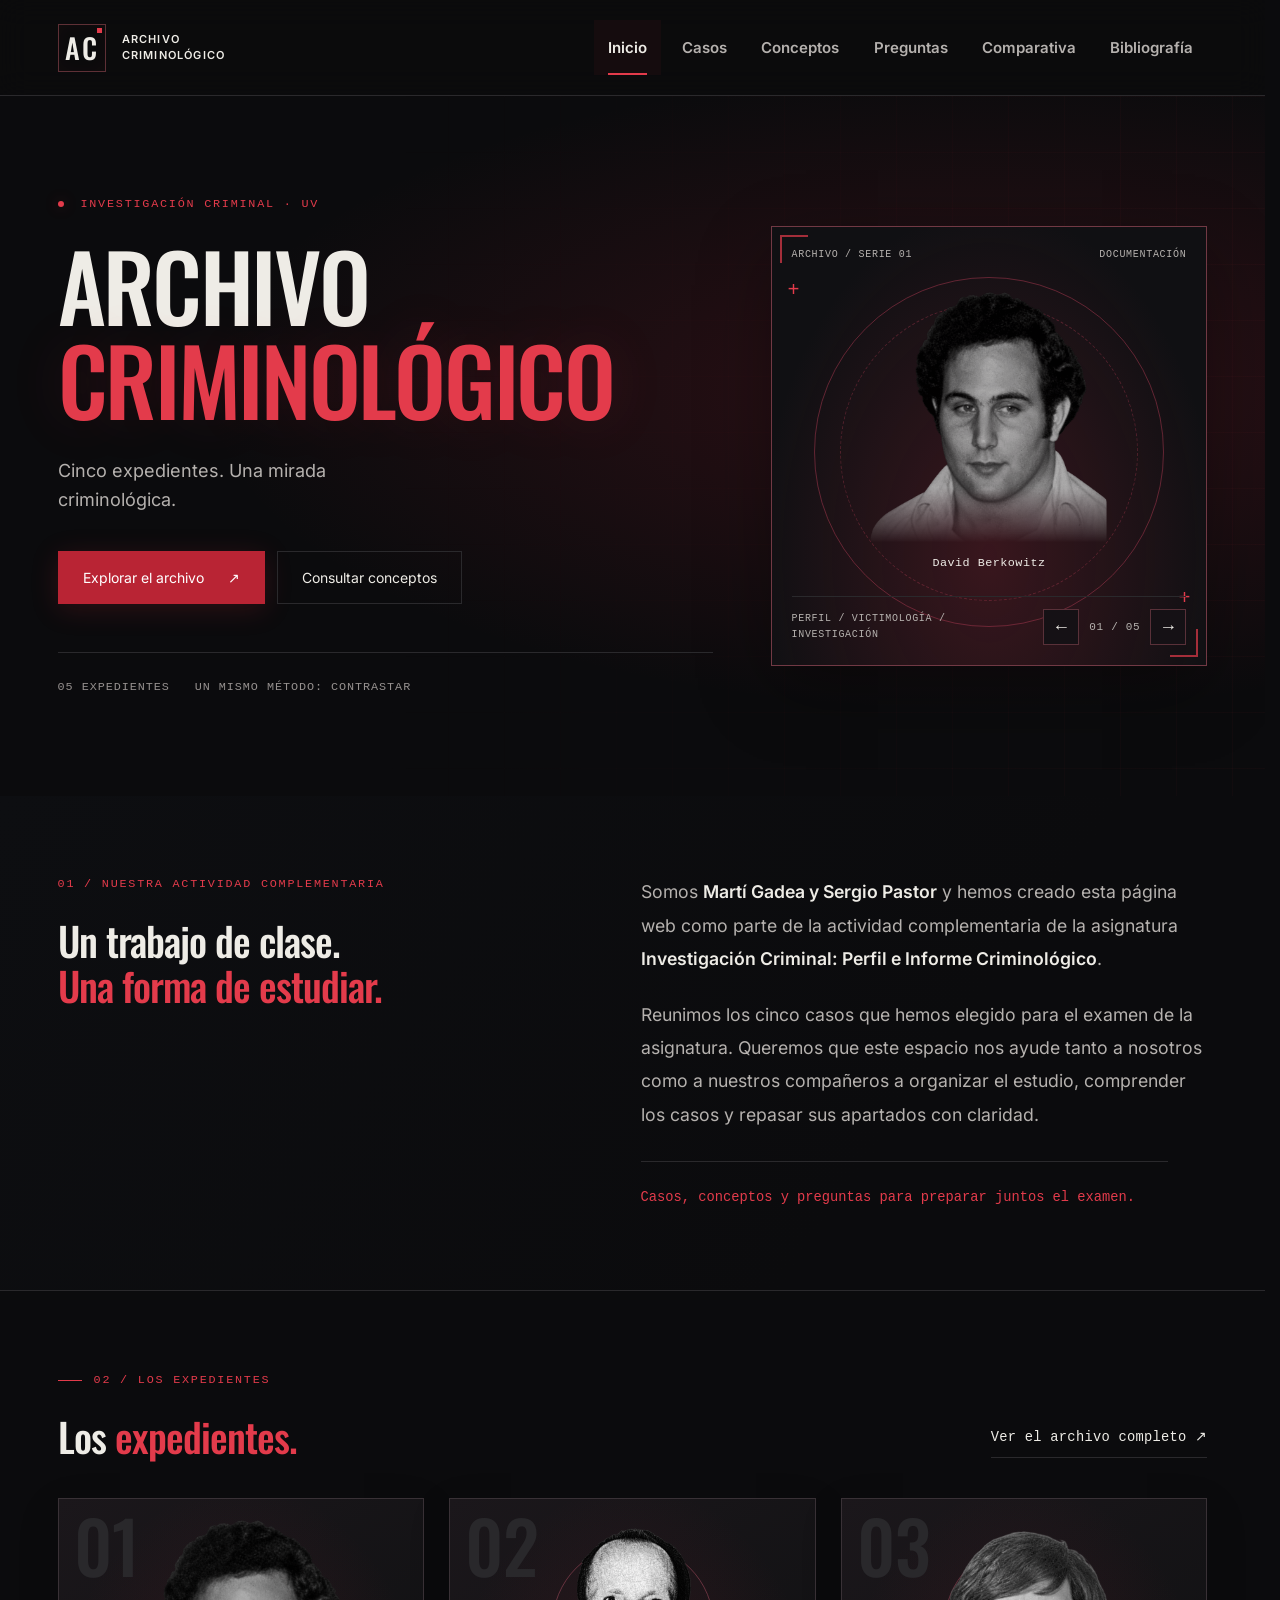
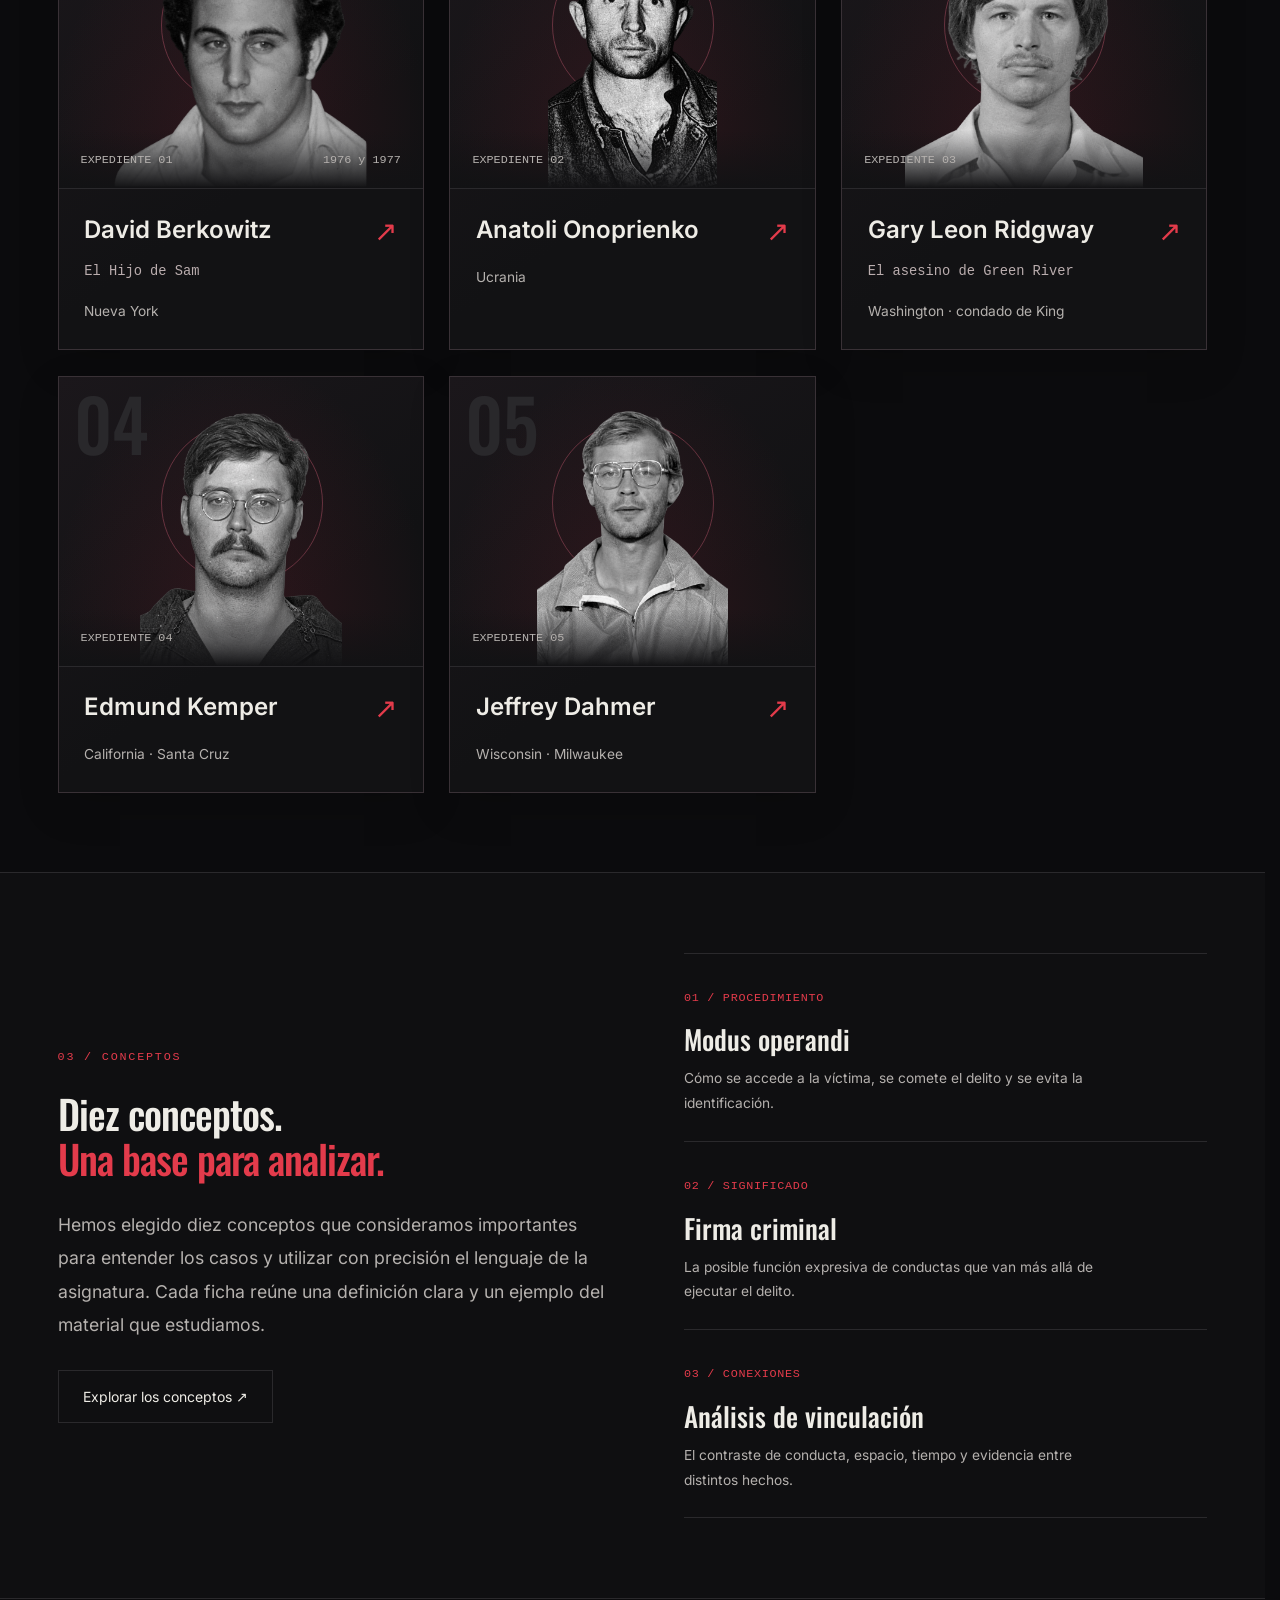
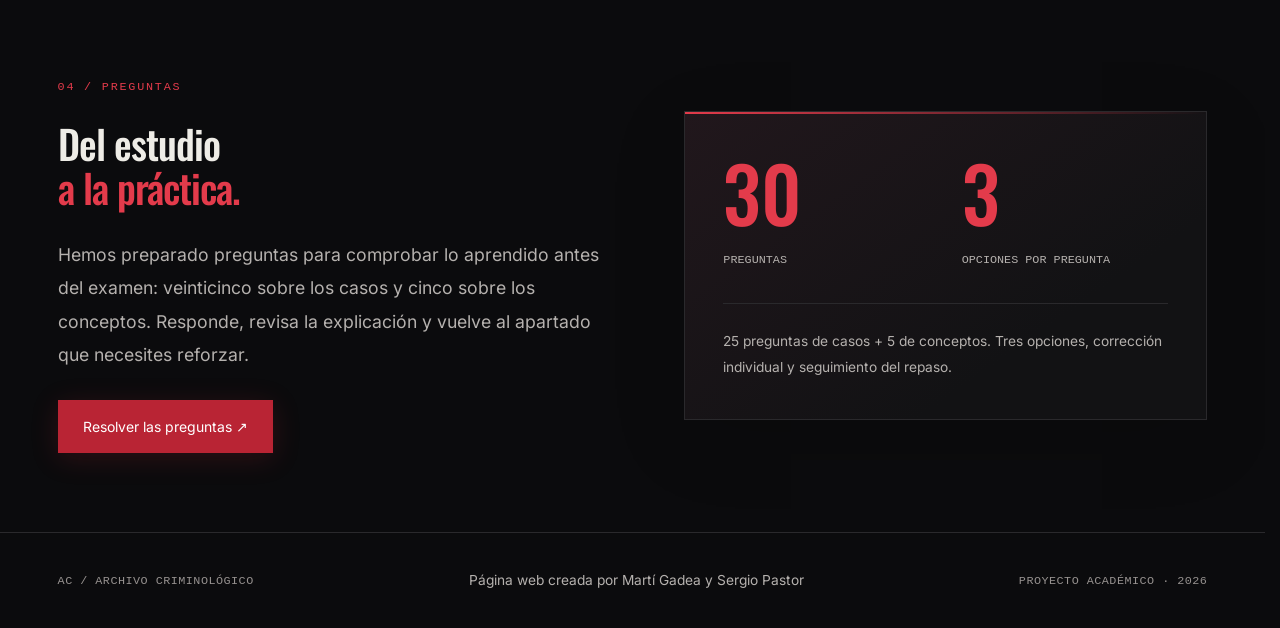
==== commit f6ae8308: "Renueva lectura adaptable, portada, bibliografía y recursos de estudio" ====
--- a/index.html
+++ b/index.html
@@ -1,11 +1,11 @@
 <!doctype html>
-<html lang="es"><head><meta charset="utf-8"><meta name="viewport" content="width=device-width,initial-scale=1"><meta name="theme-color" content="#0b0b0d"><meta name="description" content="Archivo académico de casos para estudiantes de Investigación Criminal: Perfil e Informe Criminológico. Cinco casos, análisis de vinculación, comparativa, conceptos y preguntas tipo test."><title>Inicio — Archivo Criminológico</title><link rel="icon" href="assets/favicon.svg" type="image/svg+xml"><link rel="stylesheet" href="css/style.css?v=20261107-1"><link rel="stylesheet" href="css/motion.css?v=20261107-1"><link rel="stylesheet" href="css/study.css?v=20261107-1"></head>
+<html lang="es"><head><meta charset="utf-8"><meta name="viewport" content="width=device-width,initial-scale=1"><meta name="theme-color" content="#0b0b0d"><meta name="description" content="Archivo académico de casos para estudiantes de Investigación Criminal: Perfil e Informe Criminológico. Cinco casos, análisis de vinculación, comparativa, conceptos y preguntas tipo test."><title>Inicio — Archivo Criminológico</title><link rel="icon" href="assets/favicon.svg" type="image/svg+xml"><link rel="stylesheet" href="css/style.css?v=20261107-2"><link rel="stylesheet" href="css/motion.css?v=20261107-2"><link rel="stylesheet" href="css/study.css?v=20261107-2"><link rel="stylesheet" href="css/refinement.css?v=20261107-2"></head>
 <body><a class="skip-link" href="#main">Saltar al contenido</a><div class="reading-progress" aria-hidden="true"></div>
-<header class="site-header"><a class="brand" href="index.html" aria-label="Archivo Criminológico, inicio"><span class="brand-mark">AC<span class="brand-dot"></span></span><span>ARCHIVO<br>CRIMINOLÓGICO</span></a><button class="menu-toggle" type="button" aria-label="Abrir menú" aria-expanded="false" aria-controls="siteNav"><span></span><span></span></button><nav id="siteNav" aria-label="Navegación principal"><a href="index.html" class="active" aria-current="page">Inicio</a><a href="casos.html">Casos</a><a href="comparativa.html">Comparativa</a><a href="conceptos.html">Conceptos</a><a href="preguntas.html">Preguntas</a><a href="bibliografia.html">Bibliografía</a></nav><span class="header-meta">CUADERNO DE ESTUDIO <i></i></span></header>
+<header class="site-header"><a class="brand" href="index.html" aria-label="Archivo Criminológico, inicio"><span class="brand-mark">AC<span class="brand-dot"></span></span><span>ARCHIVO<br>CRIMINOLÓGICO</span></a><button class="menu-toggle" type="button" aria-label="Abrir menú" aria-expanded="false" aria-controls="siteNav"><span></span><span></span></button><nav id="siteNav" aria-label="Navegación principal"><a href="index.html" class="active" aria-current="page">Inicio</a><a href="casos.html">Casos</a><a href="conceptos.html">Conceptos</a><a href="preguntas.html">Preguntas</a><a href="comparativa.html">Comparativa</a><a href="bibliografia.html">Bibliografía</a></nav><span class="header-meta">CUADERNO DE ESTUDIO <i></i></span></header>
 <main id="main"><noscript><p class="no-script">Activa JavaScript para consultar el contenido interactivo del archivo.</p></noscript>
 <section class="hero"><div class="hero-copy"><div class="eyebrow"><span class="live-dot"></span> INVESTIGACIÓN CRIMINAL · UV</div><h1>ARCHIVO<br><em>CRIMINOLÓGICO</em></h1><p class="hero-description">Cinco expedientes. Una mirada criminológica.</p><div class="hero-actions"><a class="btn btn-red" href="casos.html">Explorar el archivo <span aria-hidden="true">↗</span></a><a class="btn btn-ghost" href="conceptos.html">Consultar conceptos</a></div><div class="hero-bottom"><span>05 EXPEDIENTES</span><span>UN MISMO MÉTODO: CONTRASTAR</span></div></div>
-<div class="hero-art" aria-label="Retratos de los cinco expedientes del archivo"><div class="art-top"><span>ARCHIVO / SERIE 01</span><span>DOCUMENTACIÓN</span></div><div class="orbital" aria-hidden="true"></div><span class="art-cross cross-1" aria-hidden="true">+</span><span class="art-cross cross-2" aria-hidden="true">+</span><div id="heroGallery" class="hero-gallery"><div class="hero-portraits gallery-group single-portrait is-active" role="group" aria-roledescription="diapositiva" aria-label="1 de 5: David Berkowitz"><img src="assets/portraits/berkowitz.jpg" alt="David Berkowitz · retrato de archivo"><span class="gallery-person">David Berkowitz</span></div></div><div class="art-bottom"><span>PERFIL / VICTIMOLOGÍA / INVESTIGACIÓN</span><div class="gallery-controls"><button type="button" id="galleryPrev" aria-label="Retrato anterior">←</button><span id="galleryCount">01 / 05</span><button type="button" id="galleryNext" aria-label="Retrato siguiente">→</button></div></div></div></section>
-<section class="section intro academic-purpose"><div class="reveal"><div class="eyebrow">01 / UN PROYECTO PARA APRENDER</div><h2>Estudiar los casos.<br><em>Comprender el análisis.</em></h2></div><div class="purpose-copy reveal"><p>Archivo Criminológico nace como un trabajo académico de la asignatura <strong>Perfil e Informe Criminológico</strong>. Su objetivo es poner a disposición de todo el estudiantado un espacio común para estudiar estos cinco casos y conectar los contenidos de clase con su aplicación práctica.</p><p>La propuesta va más allá de memorizar nombres o cronologías: invita a interpretar escenas, reconocer patrones de conducta, comprender la selección de víctimas y razonar las hipótesis de un perfil. Las fichas, los conceptos, la comparativa y las preguntas convierten el repaso en un estudio más dinámico, accesible y participativo.</p><p class="purpose-end">Un recurso creado por estudiantes, para aprender y pensar la criminología en común.</p></div></section>
+<div class="hero-art" aria-label="Retratos de los cinco expedientes del archivo"><div class="art-top"><span>ARCHIVO / SERIE 01</span><span>DOCUMENTACIÓN</span></div><div class="orbital" aria-hidden="true"></div><span class="art-cross cross-1" aria-hidden="true">+</span><span class="art-cross cross-2" aria-hidden="true">+</span><div id="heroGallery" class="hero-gallery"><div class="hero-portraits gallery-group single-portrait is-active" role="group" aria-roledescription="diapositiva" aria-label="1 de 5: David Berkowitz"><img src="assets/portraits/berkowitz.png" alt="David Berkowitz · retrato de archivo"><span class="gallery-person">David Berkowitz</span></div></div><div class="art-bottom"><span>PERFIL / VICTIMOLOGÍA / INVESTIGACIÓN</span><div class="gallery-controls"><button type="button" id="galleryPrev" aria-label="Retrato anterior">←</button><span id="galleryCount">01 / 05</span><button type="button" id="galleryNext" aria-label="Retrato siguiente">→</button></div></div></div></section>
+<section class="section intro academic-purpose"><div class="reveal"><div class="eyebrow">01 / NUESTRA ACTIVIDAD COMPLEMENTARIA</div><h2>Un trabajo de clase.<br><em>Una forma de estudiar.</em></h2></div><div class="purpose-copy reveal"><p>Somos <strong>Martí Gadea y Sergio Pastor</strong> y hemos creado esta página web como parte de la actividad complementaria de la asignatura <strong>Investigación Criminal: Perfil e Informe Criminológico</strong>.</p><p>Reunimos los cinco casos que hemos elegido para el examen de la asignatura. Queremos que este espacio nos ayude tanto a nosotros como a nuestros compañeros a organizar el estudio, comprender los casos y repasar sus apartados con claridad.</p><p class="purpose-end">Casos, conceptos y preguntas para preparar juntos el examen.</p></div></section>
 <section class="section featured"><div class="section-heading reveal"><div><div class="eyebrow">02 / LOS EXPEDIENTES</div><h2>Los <em>expedientes.</em></h2></div><a class="text-link" href="casos.html">Ver el archivo completo ↗</a></div><div id="featuredCases" class="case-grid"></div></section>
-<section class="section method resource-section"><div class="resource-heading reveal"><div class="eyebrow">03 / CONCEPTOS</div><h2>Las palabras importan.<br><em>El análisis también.</em></h2><p>Consulta las definiciones y sus aplicaciones para distinguir el modus operandi de la firma, reconstruir la victimología y comprender el análisis de vinculación.</p><a class="btn btn-ghost" href="conceptos.html">Explorar los conceptos ↗</a></div><div class="resource-terms"><article class="reveal"><span>01 / PROCEDIMIENTO</span><h3>Modus operandi</h3><p>Cómo se accede a la víctima, se comete el delito y se evita la identificación.</p></article><article class="reveal"><span>02 / SIGNIFICADO</span><h3>Firma criminal</h3><p>La posible función expresiva de conductas que van más allá de ejecutar el delito.</p></article><article class="reveal"><span>03 / CONEXIONES</span><h3>Análisis de vinculación</h3><p>El contraste de conducta, espacio, tiempo y evidencia entre distintos hechos.</p></article></div></section><section class="section resource-section questions-preview"><div class="resource-heading reveal"><div class="eyebrow">04 / PREGUNTAS</div><h2>Comprueba lo que sabes.<br><em>Razona lo que eliges.</em></h2><p>Practica con preguntas de los cinco expedientes. Elige una respuesta, comprueba la explicación y vuelve al apartado que necesites repasar.</p><a class="btn btn-red" href="preguntas.html">Resolver las preguntas ↗</a></div><div class="study-numbers reveal"><div><strong>25</strong><span>PREGUNTAS</span></div><div><strong>3</strong><span>OPCIONES POR PREGUNTA</span></div><p>Cinco preguntas por caso, corrección razonada y seguimiento de tu progreso durante el repaso.</p></div></section><section class="section method resource-section comparison-preview"><div class="resource-heading reveal"><div class="eyebrow">05 / COMPARATIVA</div><h2>Coloca los casos<br><em>en paralelo.</em></h2><p>Compara cómo se aproximaban a sus víctimas, a quiénes seleccionaban y qué rasgos caracterizaban su conducta. Selecciona los expedientes que quieras contrastar y consulta sus apartados completos.</p><a class="btn btn-ghost" href="comparativa.html">Abrir la comparativa ↗</a></div><div class="comparison-topics reveal"><span>MODUS OPERANDI</span><span>VICTIMOLOGÍA</span><span>PERFIL CRIMINOLÓGICO</span><p>Cinco casos. Tres ejes de estudio. Una lectura conjunta para reconocer semejanzas y diferencias.</p></div></section></main>
-<footer><a class="footer-brand" href="index.html">AC / ARCHIVO CRIMINOLÓGICO</a><p>Página web creada por Martí Gadea y Sergio Pastor</p><span>PROYECTO ACADÉMICO · 2026</span></footer><script src="js/data.js?v=20261107-1"></script><script src="js/app.js?v=20261107-1"></script></body></html>
+<section class="section method resource-section"><div class="resource-heading reveal"><div class="eyebrow">03 / CONCEPTOS</div><h2>Diez conceptos.<br><em>Una base para analizar.</em></h2><p>Hemos elegido diez conceptos que consideramos importantes para entender los casos y utilizar con precisión el lenguaje de la asignatura. Cada ficha reúne una definición clara y un ejemplo del material que estudiamos.</p><a class="btn btn-ghost" href="conceptos.html">Explorar los conceptos ↗</a></div><div class="resource-terms"><article class="reveal"><span>01 / PROCEDIMIENTO</span><h3>Modus operandi</h3><p>Cómo se accede a la víctima, se comete el delito y se evita la identificación.</p></article><article class="reveal"><span>02 / SIGNIFICADO</span><h3>Firma criminal</h3><p>La posible función expresiva de conductas que van más allá de ejecutar el delito.</p></article><article class="reveal"><span>03 / CONEXIONES</span><h3>Análisis de vinculación</h3><p>El contraste de conducta, espacio, tiempo y evidencia entre distintos hechos.</p></article></div></section><section class="section resource-section questions-preview"><div class="resource-heading reveal"><div class="eyebrow">04 / PREGUNTAS</div><h2>Del estudio<br><em>a la práctica.</em></h2><p>Hemos preparado preguntas para comprobar lo aprendido antes del examen: veinticinco sobre los casos y cinco sobre los conceptos. Responde, revisa la explicación y vuelve al apartado que necesites reforzar.</p><a class="btn btn-red" href="preguntas.html">Resolver las preguntas ↗</a></div><div class="study-numbers reveal"><div><strong>30</strong><span>PREGUNTAS</span></div><div><strong>3</strong><span>OPCIONES POR PREGUNTA</span></div><p>25 preguntas de casos + 5 de conceptos. Tres opciones, corrección individual y seguimiento del repaso.</p></div></section></main>
+<footer><a class="footer-brand" href="index.html">AC / ARCHIVO CRIMINOLÓGICO</a><p>Página web creada por Martí Gadea y Sergio Pastor</p><span>PROYECTO ACADÉMICO · 2026</span></footer><script src="js/data.js?v=20261107-2"></script><script src="js/app.js?v=20261107-2"></script><script src="js/experience.js?v=20261107-2"></script></body></html>
--- a/css/refinement.css
+++ b/css/refinement.css
@@ -0,0 +1,247 @@
+/* Archivo Criminológico: lectura adaptable y movimiento editorial. */
+:root{
+ --gutter:clamp(20px,4.5vw,104px);
+ --page-gutter:max(var(--gutter),calc((100vw - 1600px)/2));
+ --body-size:clamp(16px,calc(14.4px + .25vw),20px);
+ --small-size:clamp(13px,calc(11.7px + .16vw),15px);
+ --label-size:clamp(11px,calc(10px + .14vw),13px);
+ --muted:#b5b1ae;--faint:#96918f;
+ --ease-out:cubic-bezier(.2,.75,.25,1);
+}
+html{scroll-padding-top:120px;scrollbar-color:#6c303b #101012}
+body{font-size:var(--body-size);line-height:1.8;overflow-wrap:break-word}
+.site-header,.hero,.section,.cases-section,.case-hero,.case-layout,.comparison-section,.page-hero,.quiz-section,.bibliography-section,footer{padding-inline:var(--page-gutter)}
+.site-header{height:96px;background:#0b0b0de8;transition:background .3s,box-shadow .3s,border-color .3s}
+.site-header.is-scrolled{background:#0b0b0df7;box-shadow:0 10px 32px #0003;border-color:#4b2931}
+.brand{font-size:clamp(11px,.7vw,14px);gap:16px;letter-spacing:.11em}
+.brand-mark{width:48px;height:48px;font-size:28px}
+.site-header nav{gap:clamp(2px,.5vw,12px)}
+.site-header nav a{font-size:clamp(15px,.88vw,18px);padding:14px 14px}
+.site-header nav a::after{left:14px;width:calc(100% - 28px)}
+.header-meta{font-size:var(--label-size)}
+.eyebrow{font-size:var(--label-size);letter-spacing:.15em;line-height:1.6;margin-bottom:24px}
+.section{padding-block:clamp(64px,6.2vw,124px)}
+.hero{grid-template-columns:minmax(0,1.2fr) minmax(0,.8fr);gap:clamp(36px,4.5vw,90px);min-height:700px;padding-block:clamp(64px,6vw,120px)}
+.hero h1{font-size:clamp(42px,7.2vw,118px);line-height:1.02;letter-spacing:-.025em}
+.hero-description{font-size:clamp(18px,1.25vw,26px);line-height:1.65;max-width:34ch;margin:30px 0 36px}
+.hero-bottom{font-size:var(--label-size);gap:25px;line-height:1.7}
+.hero-art{height:clamp(440px,29vw,570px);border-color:#713944;transform-style:preserve-3d;transition:transform .65s var(--ease-out),box-shadow .65s}
+.hero-art .art-top,.hero-art .art-bottom{font-size:clamp(10px,.6vw,12px);line-height:1.65}
+.hero-art .art-bottom>span{max-width:52%;font-size:10px}
+.hero-gallery .gallery-group.single-portrait{inset:64px 24px 92px}
+.gallery-person{font-size:var(--label-size);line-height:1.5}
+.gallery-controls{gap:10px}.gallery-controls button{width:36px;height:36px;font-size:18px}
+.gallery-controls #galleryCount{font-size:11px}
+.btn{position:relative;isolation:isolate;overflow:hidden;min-height:52px;justify-content:center;font-size:clamp(14px,.86vw,18px);line-height:1.5;padding:15px 24px;gap:24px;transition:transform .3s var(--ease-out),box-shadow .3s,background .3s}
+.btn::after{content:'';position:absolute;inset:-1px;z-index:-1;pointer-events:none;background:linear-gradient(110deg,transparent 30%,#fff2 48%,transparent 65%);transform:translateX(-140%);transition:transform .75s var(--ease-out)}
+.btn:hover::after,.btn:focus-visible::after{transform:translateX(140%)}
+.btn:active,.small-button:active{transform:translateY(1px)}
+.text-link,.small-button{font-size:var(--small-size);line-height:1.6}
+.small-button{min-height:46px;padding:11px 15px}
+.text-link{display:inline-flex;align-items:center;gap:10px;transition:color .25s,border-color .25s}
+.text-link:hover{border-color:var(--red)}
+h2,.academic-purpose h2,.resource-heading h2{font-size:clamp(32px,3.1vw,62px);line-height:1.12}
+.section-heading{margin-bottom:40px}
+.academic-purpose{grid-template-columns:1fr 1.12fr;gap:clamp(36px,6vw,120px);background:linear-gradient(125deg,#0d0e11,#0b0b0d 70%)}
+.purpose-copy p,.resource-heading>p{font-size:var(--body-size);line-height:1.9;max-width:64ch}
+.purpose-copy .purpose-end{font-size:var(--small-size);line-height:1.8;margin-top:30px;padding-top:24px}
+.resource-section{gap:clamp(40px,6vw,120px)}
+.resource-terms article{padding-block:25px;transition:padding-left .35s var(--ease-out),border-color .35s}
+.resource-terms article:hover{padding-left:10px;border-color:#8b3d4a}
+.resource-terms article>span{font-size:var(--label-size)}
+.resource-terms h3{font-size:clamp(27px,1.8vw,35px)}
+.resource-terms p{font-size:var(--small-size);line-height:1.8;max-width:48ch}
+.study-numbers{padding:clamp(28px,3vw,54px);gap:32px;box-shadow:0 20px 70px #0002;position:relative;overflow:hidden}
+.study-numbers::before{content:'';position:absolute;top:0;left:0;height:2px;width:100%;background:linear-gradient(90deg,var(--red),transparent);transform-origin:left}
+.study-numbers strong{font-size:clamp(76px,5.2vw,110px);font-variant-numeric:tabular-nums}
+.study-numbers span{font-size:var(--label-size);line-height:1.8}
+.study-numbers p{font-size:var(--small-size);line-height:1.85}
+.page-hero{padding-block:clamp(60px,5vw,100px) clamp(42px,3.8vw,76px);position:relative;overflow:hidden}
+.page-hero h1{font-size:clamp(44px,5.5vw,100px);line-height:1.08;max-width:1100px}
+.page-hero p{font-size:var(--body-size);line-height:1.85;max-width:65ch;margin-top:28px}
+.cases-section{padding-block:44px 100px}
+.case-grid{gap:clamp(20px,2vw,36px)}
+.case-card{overflow:hidden;border-color:#393136;box-shadow:0 14px 40px #0002;will-change:auto}
+.case-photo-wrap{height:clamp(290px,21vw,375px)}
+.case-meta{font-size:var(--label-size);line-height:1.5;bottom:18px;left:22px;right:22px}
+.card-content{padding:clamp(24px,2vw,36px)}
+.case-title h3{font-size:clamp(24px,1.45vw,30px);line-height:1.28}
+.case-card .case-alias{font-size:var(--small-size);line-height:1.65;margin-top:12px;color:#baadae}
+.case-focus{font-size:var(--small-size);line-height:1.75;margin:16px 0 0}
+.case-card::after,.concept-card::after{content:'';position:absolute;inset:0;pointer-events:none;opacity:0;transition:opacity .4s;background:radial-gradient(400px circle at var(--pointer-x,50%) var(--pointer-y,0%),#e33b4b11,transparent 65%)}
+.case-card:hover::after,.concept-card:hover::after{opacity:1}
+.case-card:hover .portrait-row img{filter:grayscale(1);transform:scale(1.025)}
+.case-card .arrow{font-size:28px}
+.case-hero{padding-block:36px 70px}
+.case-breadcrumb{font-size:var(--label-size);line-height:1.7;flex-wrap:wrap;gap:12px 18px;margin-bottom:36px}
+.case-hero-grid{grid-template-columns:minmax(0,.8fr) minmax(0,1.2fr);gap:clamp(36px,5vw,100px)}
+.case-portrait{height:clamp(420px,29vw,560px)}
+.case-heading h1{font-size:clamp(48px,5.1vw,96px);line-height:1.05}
+.case-heading .alias{font-size:var(--small-size);line-height:1.7;margin-block:24px 12px}
+.case-heading .location,.case-summary{font-size:var(--body-size);line-height:1.85}
+.case-heading .case-summary{max-width:44ch}
+.photo-credit,.portrait-labels{font-size:var(--label-size);line-height:1.7}
+.case-layout{grid-template-columns:270px minmax(0,1fr);gap:clamp(38px,4.5vw,90px);padding-block:65px 100px}
+.case-sidebar{top:124px;max-height:calc(100vh - 145px);overflow:auto;scrollbar-width:thin;padding-right:4px}
+.case-sidebar .eyebrow{font-size:var(--label-size)}
+.case-sidebar nav a{font-size:clamp(13px,.8vw,16px);padding:12px 12px;line-height:1.55;transition:background .25s,border-color .25s,color .25s}
+.case-sidebar nav a>span{font-size:12px}
+.case-sidebar .small-button{font-size:var(--small-size)}
+.analysis-section{padding-block:32px;scroll-margin-top:124px}
+.analysis-title{gap:20px}.analysis-title>span{font-size:var(--label-size);padding-top:5px}
+.analysis-title h2{font-family:Inter,Arial,sans-serif;font-weight:400;font-size:clamp(21px,calc(18px + .45vw),28px);line-height:1.5;letter-spacing:-.025em}
+.analysis-detail summary{min-height:54px;gap:24px}
+.analysis-body{padding-top:26px}
+.analysis-section .analysis-body p{font-size:var(--body-size);line-height:1.9;max-width:78ch}
+.analysis-body p+p{margin-top:24px}
+.detail-toggle{font-size:28px;flex:0 0 auto}
+.recall{padding:clamp(26px,3vw,44px);margin-top:44px}
+.recall h2{font:clamp(25px,1.7vw,34px)/1.4 var(--serif)}
+.case-navigation{font-size:var(--small-size);line-height:1.7;margin-top:40px}
+.case-navigation a span{font-size:var(--label-size);line-height:1.8}
+.concept-grid{gap:28px;align-items:stretch}
+.concept-card{padding:clamp(26px,2.5vw,46px);border-color:#393136;scroll-margin-top:125px;min-width:0;display:flex;flex-direction:column}
+.concept-card>span{font-size:var(--label-size)}
+.concept-card h2{font:clamp(30px,2vw,42px)/1.2 var(--serif);margin:22px 0 20px}
+.concept-card>p{font-size:var(--body-size);line-height:1.85}
+.concept-card .concept-example{font-size:var(--small-size);line-height:1.85;color:#c1b7b6;padding-top:22px;margin-top:25px}
+.concept-quote-label{font-size:var(--label-size);color:var(--red);line-height:1.8;margin-bottom:12px}
+.concept-card:target{border-color:var(--red);box-shadow:0 0 0 1px #e33b4b33}
+.quiz-section{padding-block:44px 100px}
+.quiz-toolbar{gap:26px}.quiz-toolbar>label{font-size:var(--small-size);line-height:1.8;width:530px}
+select{font-size:var(--body-size);line-height:1.5;min-height:54px;padding:15px 38px 15px 18px}
+.quiz-score{padding:28px 32px;margin:35px 0 42px}
+#quizStatus{font-size:var(--small-size);font-variant-numeric:tabular-nums}
+.quiz-help{font-size:var(--small-size);line-height:1.8}
+.quiz-grid{gap:28px;align-items:start}
+.quiz-card{padding:clamp(25px,2.4vw,44px);position:relative;overflow:hidden;border-color:#393136}
+.quiz-meta{font-size:var(--label-size);line-height:1.7;margin-bottom:26px}
+.quiz-card legend{font:clamp(25px,1.7vw,35px)/1.4 var(--serif);margin-bottom:25px}
+.quiz-options{gap:12px}
+.quiz-options label{font-size:clamp(15px,calc(13.5px + .2vw),18px);line-height:1.75;padding:17px 16px;gap:12px;min-height:58px}
+.quiz-options input{width:17px;height:17px;margin-top:5px}
+.option-letter{font-size:var(--small-size);line-height:1.75}
+.quiz-card button{font-size:var(--small-size);margin-top:26px}
+.quiz-feedback,.quiz-feedback strong{font-size:clamp(15px,calc(13.5px + .2vw),18px);line-height:1.8}
+.quiz-feedback p{line-height:1.85;margin-block:14px 22px}
+.quiz-result h2{font-size:clamp(30px,2.5vw,48px)}
+.quiz-result p{font-size:var(--body-size)}
+.comparison-section{padding-block:44px 100px}
+.compare-controls legend,.compare-selection label{font-size:var(--small-size);line-height:1.7}
+.compare-selection label{padding:12px 16px;gap:10px}
+.compare-selection input{width:17px;height:17px}
+#compareCount,.table-hint{font-size:var(--small-size);line-height:1.8}
+.table-scroll{scrollbar-width:thin;scrollbar-color:#813543 #171719}
+#comparisonTable{min-width:1120px}
+caption{font-size:var(--small-size);padding:20px 24px;line-height:1.8}
+thead th{font-size:var(--small-size);line-height:1.65;padding:22px}
+tbody th,tbody td{font-size:clamp(16px,calc(14px + .18vw),18px);line-height:1.85;padding:26px 22px}
+tbody th a{font-weight:600}.compare-period{font-size:var(--label-size);line-height:1.8}
+.compare-source{font-size:var(--small-size);line-height:1.8;margin-top:22px}
+.bibliography-section{max-width:none;margin:0;padding-block:20px 100px}
+.bibliography-groups{max-width:1380px;margin:auto}
+.reference-group{display:grid;grid-template-columns:minmax(240px,.65fr) minmax(0,1.35fr);gap:60px;padding:48px 0;border-bottom:1px solid var(--line)}
+.reference-group:first-child{padding-top:30px}
+.reference-heading>span{font:var(--label-size)/1.6 var(--mono);color:var(--red);display:block;margin-bottom:18px}
+.reference-heading h2{font:clamp(28px,2vw,40px)/1.3 var(--serif);max-width:18ch}
+.bibliography-list li{padding:22px 0;scroll-margin-top:125px}.bibliography-list li:first-child{padding-top:0}
+.bibliography-list li:last-child{border-bottom:0}
+.bibliography-list p{font-size:var(--body-size);line-height:1.85;max-width:70ch}
+.bibliography-list a{border-bottom:1px solid #61404a}
+footer{padding-block:36px;line-height:1.7}.footer-brand,footer>span{font-size:var(--label-size)}footer p{font-size:var(--small-size)}
+/* Motion stays on decorative surfaces, controls and transitions. */
+@media(prefers-reduced-motion:no-preference){
+ @view-transition{navigation:auto}
+ ::view-transition-old(root){animation:page-leave .12s ease-out both}
+ ::view-transition-new(root){animation:page-arrive .2s ease-out both}
+ .motion-ready .reveal{transform:translateY(22px);transition:opacity .55s var(--ease-out),transform .55s var(--ease-out);transition-delay:calc(var(--reveal-order,0)*65ms)}
+ .motion-ready .reveal.visible{opacity:1;transform:translateY(0)}
+ .site-header nav.open{animation:menu-arrive .25s var(--ease-out) both}
+ .case-card.visible:hover,.case-card.visible:focus-visible{transform:translateY(-7px);box-shadow:0 28px 70px #0005}
+ .concept-card.visible:hover{transform:translateY(-4px);box-shadow:0 20px 50px #0003}
+ .analysis-detail[open] .analysis-body{animation:panel-arrive .32s var(--ease-out) both}
+ .study-numbers.visible::before{animation:rule-arrive .9s var(--ease-out) both}
+ .study-numbers.visible strong{animation:stat-arrive .55s var(--ease-out) both}
+ .study-numbers.visible>div:nth-child(2) strong{animation-delay:.12s}
+ .quiz-card.is-correct{animation:answer-settle .4s var(--ease-out)}
+ .quiz-card.is-answered:not(.is-correct) .wrong-option{animation:answer-nudge .28s ease-in-out}
+ .quiz-result{animation:panel-arrive .45s var(--ease-out) both}
+ .hero-art::after{content:'';position:absolute;inset:0;pointer-events:none;background:linear-gradient(transparent 45%,#e33b4b0b 50%,transparent 55%);transform:translateY(-100%);animation:archive-pass 12s 2s ease-in-out infinite}
+ .hero-art{animation-fill-mode:backwards}
+ .hero-gallery .gallery-group.is-active img{animation:portrait-breathe 8s ease-in-out infinite}
+}
+@keyframes page-leave{to{opacity:0}}
+@keyframes page-arrive{from{opacity:.3}to{opacity:1}}
+@keyframes menu-arrive{from{opacity:0;transform:translateY(-8px)}to{opacity:1;transform:translateY(0)}}
+@keyframes panel-arrive{from{opacity:0;transform:translateY(9px)}to{opacity:1;transform:translateY(0)}}
+@keyframes rule-arrive{from{transform:scaleX(0)}to{transform:scaleX(1)}}
+@keyframes stat-arrive{from{opacity:.3;transform:translateY(14px)}to{opacity:1;transform:translateY(0)}}
+@keyframes answer-settle{0%{box-shadow:0 0 0 0 #71977c33}100%{box-shadow:0 0 0 10px #71977c00}}
+@keyframes answer-nudge{25%{transform:translateX(-3px)}75%{transform:translateX(3px)}}
+@keyframes archive-pass{0%,65%{transform:translateY(-100%)}100%{transform:translateY(100%)}}
+@keyframes portrait-breathe{0%,100%{transform:translateY(0)}50%{transform:translateY(-4px)}}
+@media(min-width:1600px){.hero,.section,.cases-section,.case-hero,.case-layout,.comparison-section,.page-hero{padding-inline:var(--page-gutter)}}
+@media(max-width:1180px){.case-grid{grid-template-columns:repeat(2,minmax(0,1fr))}.case-layout{grid-template-columns:225px minmax(0,1fr);gap:34px}.site-header nav a{padding-inline:10px;font-size:15px}.site-header nav a::after{left:10px;width:calc(100% - 20px)}.hero{gap:36px}.hero h1{font-size:7vw}}
+@media(max-width:980px){
+ .site-header{height:78px}.brand{font-size:11px}.brand-mark{width:42px;height:42px;font-size:25px}
+ .site-header nav{top:77px;padding:18px var(--gutter);gap:0}
+ .site-header nav a{font-size:17px;padding:15px 0;min-height:52px}.site-header nav a::after{left:0;width:30px}
+ .hero{grid-template-columns:1fr;min-height:0;gap:44px}.hero h1{font-size:clamp(42px,8.5vw,84px)}
+ .hero-art{height:450px;max-width:620px;width:100%}.hero-description{max-width:45ch}
+ .academic-purpose,.resource-section{grid-template-columns:1fr;gap:35px}
+ .resource-terms{gap:24px}.resource-terms h3{font-size:27px}
+ .case-hero-grid{grid-template-columns:minmax(0,.85fr) minmax(0,1.15fr);gap:30px}
+ .case-portrait{height:390px}.case-heading h1{font-size:clamp(42px,5.3vw,64px)}
+ .reference-group{grid-template-columns:1fr;gap:24px}.reference-heading h2{max-width:none}.reference-heading>span{margin-bottom:10px}
+ .quiz-grid{grid-template-columns:1fr}
+}
+@media(max-width:800px){
+ .case-hero-grid{grid-template-columns:1fr;gap:32px}.case-portrait{max-width:500px;height:420px}
+ .case-heading h1{font-size:clamp(42px,7vw,64px)}
+ .case-layout{grid-template-columns:1fr;gap:32px;padding-top:35px}.case-sidebar{position:static;max-height:none;overflow:visible;padding-right:0}
+ .case-sidebar nav{display:grid;grid-template-columns:1fr 1fr;gap:8px}.case-sidebar nav a{font-size:13px;padding:12px;border:1px solid var(--line)}
+ .case-sidebar nav a.current{border:1px solid var(--red)}.case-sidebar .small-button{display:inline-flex;width:auto;min-width:145px;margin-right:10px;justify-content:center}
+ .concept-grid{grid-template-columns:1fr}.quiz-toolbar{align-items:flex-start;flex-direction:column}.quiz-toolbar>label{width:100%}
+ .analysis-title h2{font-size:23px}.analysis-section .analysis-body p{font-size:16px;line-height:1.9}
+ .analysis-title{gap:14px}.analysis-title>span{padding-top:4px}.analysis-detail summary{gap:18px}
+ .concept-card>p,.purpose-copy p,.resource-heading>p{font-size:16px;line-height:1.9}
+ .concept-card .concept-example{font-size:14px}.resource-terms p{font-size:14px}
+ .reference-group{padding-block:34px}
+}
+@media(max-width:600px){
+ html{scroll-padding-top:98px}.hero{padding-block:42px 52px;gap:36px}.hero h1{font-size:clamp(40px,10.5vw,62px)}
+ .hero-description{font-size:18px;margin-block:24px 28px}.hero-actions{gap:12px;flex-wrap:wrap}.hero-actions .btn{font-size:14px;padding:14px 18px;gap:16px}
+ .hero-bottom{font-size:11px;gap:12px 25px;margin-top:30px}
+ .hero-art{height:370px}.hero-art .art-top{font-size:9px}.hero-art .art-bottom>span{font-size:9px;max-width:45%}
+ .hero-gallery .gallery-group.single-portrait{inset:54px 20px 88px}.gallery-person{font-size:11px}.gallery-controls{gap:8px}
+ .gallery-controls button{width:32px;height:34px}.gallery-controls #galleryCount{font-size:10px}
+ .section{padding-block:58px}.academic-purpose h2,.resource-heading h2{font-size:34px}.eyebrow{font-size:11px;letter-spacing:.11em;margin-bottom:20px}
+ .resource-terms{grid-template-columns:1fr;gap:0}.study-numbers{padding:26px;gap:24px}.study-numbers strong{font-size:78px}
+ .page-hero{padding-block:46px 38px}.page-hero h1{font-size:44px}.page-hero p{font-size:16px;margin-top:22px}
+ .case-grid{grid-template-columns:1fr;gap:22px}.cases-section{padding-block:28px 60px}.case-photo-wrap{height:315px}.card-content{padding:25px}
+ .case-title h3{font-size:25px}.case-focus,.case-card .case-alias{font-size:14px}.case-meta{font-size:11px}
+ .case-hero{padding-block:24px 42px}.case-breadcrumb{font-size:11px;gap:10px;margin-bottom:25px}
+ .case-portrait{height:370px}.case-portrait .portrait-row{inset:26px 20px 38px}.case-heading h1{font-size:46px}
+ .case-heading .location,.case-heading .case-summary{font-size:16px}.case-heading .alias{font-size:14px;margin-top:20px}
+ .case-sidebar nav{gap:7px}.case-sidebar nav a{padding:10px;font-size:12px}.case-sidebar nav a>span{font-size:11px}
+ .case-sidebar .small-button{font-size:13px;margin-top:16px}.case-sidebar .eyebrow{font-size:11px}
+ .analysis-section{padding-block:26px;scroll-margin-top:100px}.analysis-title h2{font-size:21px;line-height:1.5}.analysis-body{padding-top:22px}
+ .analysis-body p+p{margin-top:22px}.analysis-title>span{font-size:11px}.detail-toggle{font-size:25px}
+ .recall{padding:25px;margin-top:30px}.recall h2{font-size:27px}.recall .btn{width:100%;font-size:14px}.case-navigation{font-size:13px;gap:24px}
+ .case-navigation a span{font-size:10px}.concept-card{padding:26px}.concept-card h2{font-size:31px}
+ .quiz-section{padding-block:28px 60px}.quiz-grid{gap:22px}.quiz-card{padding:24px}.quiz-meta{font-size:11px;gap:12px}
+ .quiz-card legend{font-size:27px}.quiz-options label{font-size:15px;padding:15px 12px;gap:10px}.quiz-score{padding:22px;margin-block:27px 30px}
+ .quiz-feedback,.quiz-feedback strong{font-size:15px}.quiz-help{font-size:13px}.quiz-score progress{height:6px}
+ .comparison-section{padding-block:28px 60px}.compare-toolbar{gap:10px}.compare-toolbar>span{width:100%;margin-top:8px}
+ .compare-selection label{font-size:13px;padding:11px}.table-hint{font-size:13px}
+ .bibliography-section{padding-block:0 60px}.bibliography-list p{font-size:16px}.reference-group{gap:20px;padding-block:32px}.reference-heading h2{font-size:30px}
+ footer{padding-block:28px;gap:16px}.footer-brand,footer>span{font-size:11px}footer p{font-size:13px}
+}
+@media(max-width:360px){.hero h1{font-size:38px}.hero-actions .btn{width:100%}.hero-art{height:340px}.hero-art .art-bottom>span{font-size:8px;max-width:40%}.gallery-controls{gap:5px}.gallery-controls button{width:28px}.brand{gap:10px;font-size:10px}.case-heading h1{font-size:42px}.case-sidebar nav{grid-template-columns:1fr}.case-sidebar .small-button{width:100%;margin-right:0}.quiz-card{padding:20px}}
+@media(prefers-reduced-motion:reduce){
+ @view-transition{navigation:none}
+ *,*::before,*::after{animation:none!important;transition:none!important;scroll-behavior:auto!important}
+ .hero-art{transform:none!important}.motion-ready .reveal{opacity:1;transform:none}
+ .case-card.visible:hover,.concept-card.visible:hover{transform:none}
+}
+@media print{body{font-size:11pt}.site-header{display:none}.case-layout{display:block;padding:0}.analysis-section .analysis-body p{font-size:11pt;line-height:1.6}.analysis-section{break-inside:auto}.case-hero-grid{display:block}.reference-group{display:block;break-inside:avoid}.reference-heading h2{font-size:20pt}.bibliography-list p{font-size:11pt}}
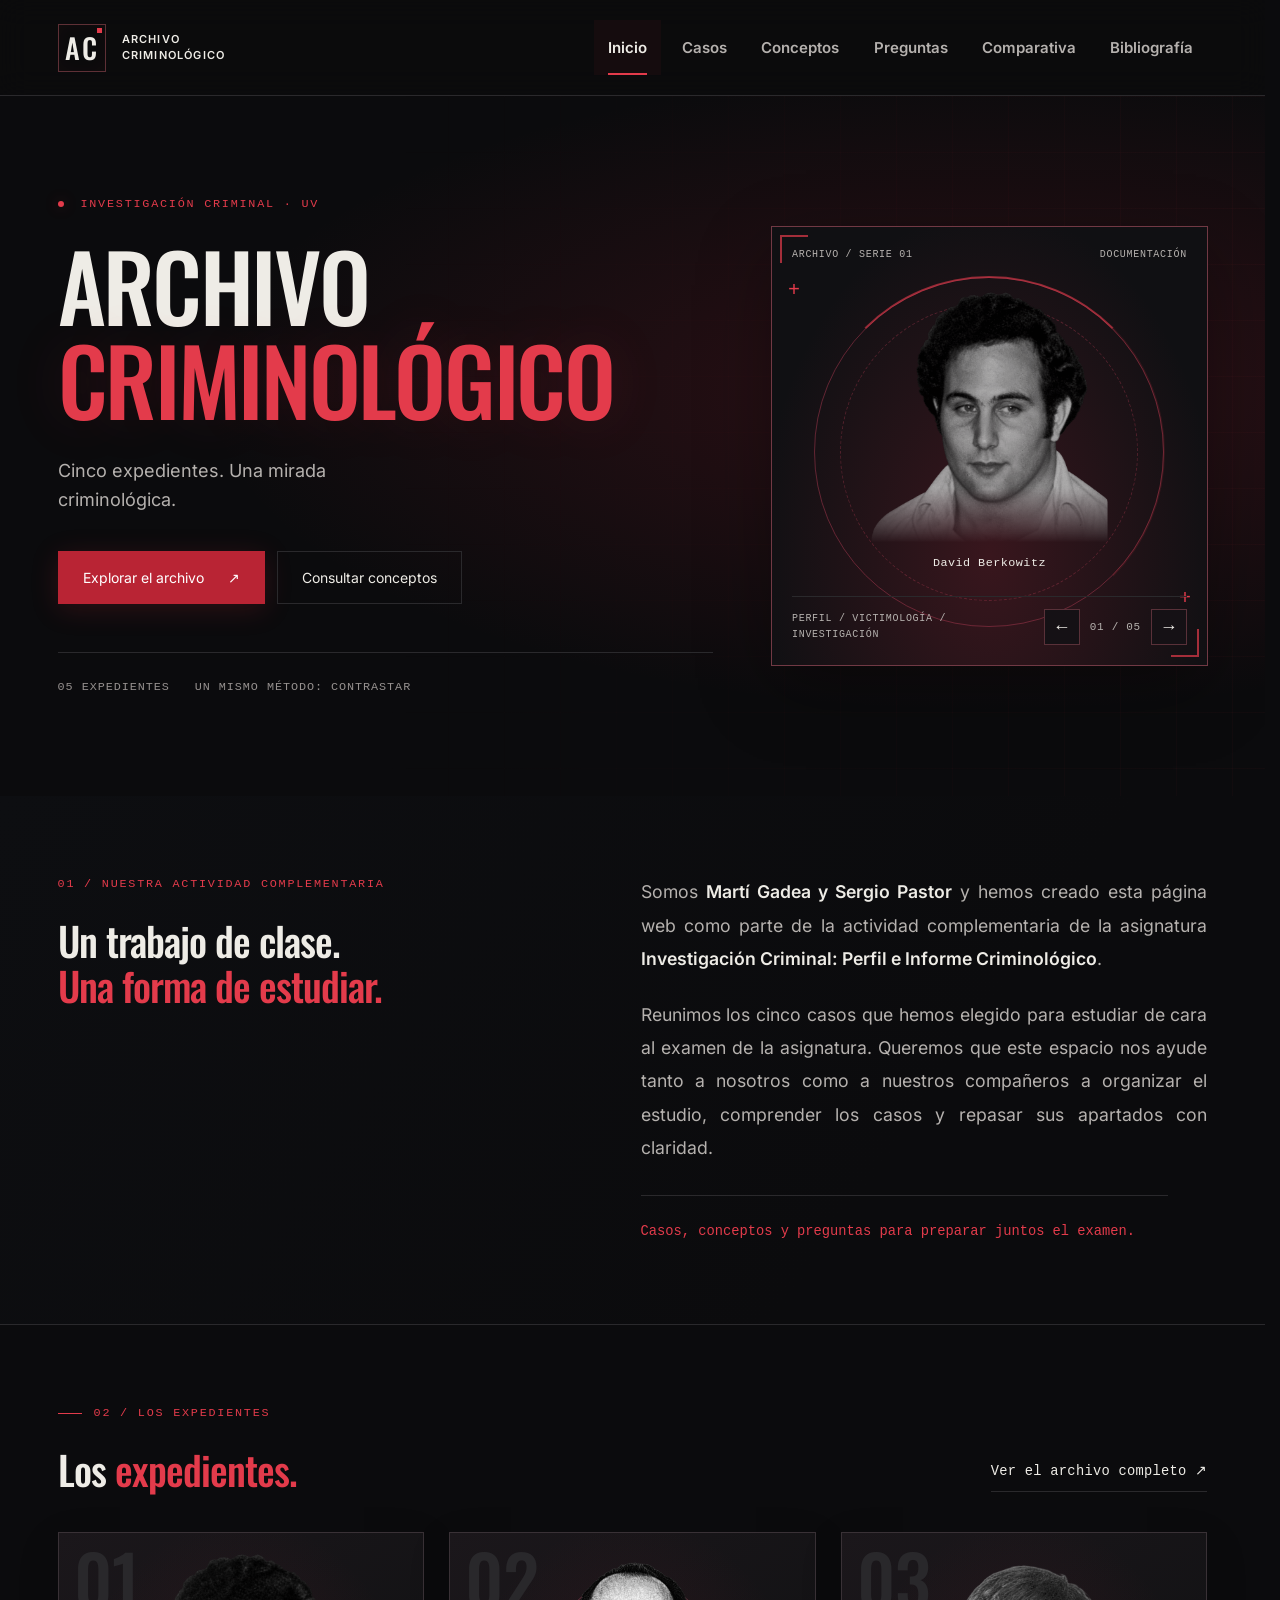
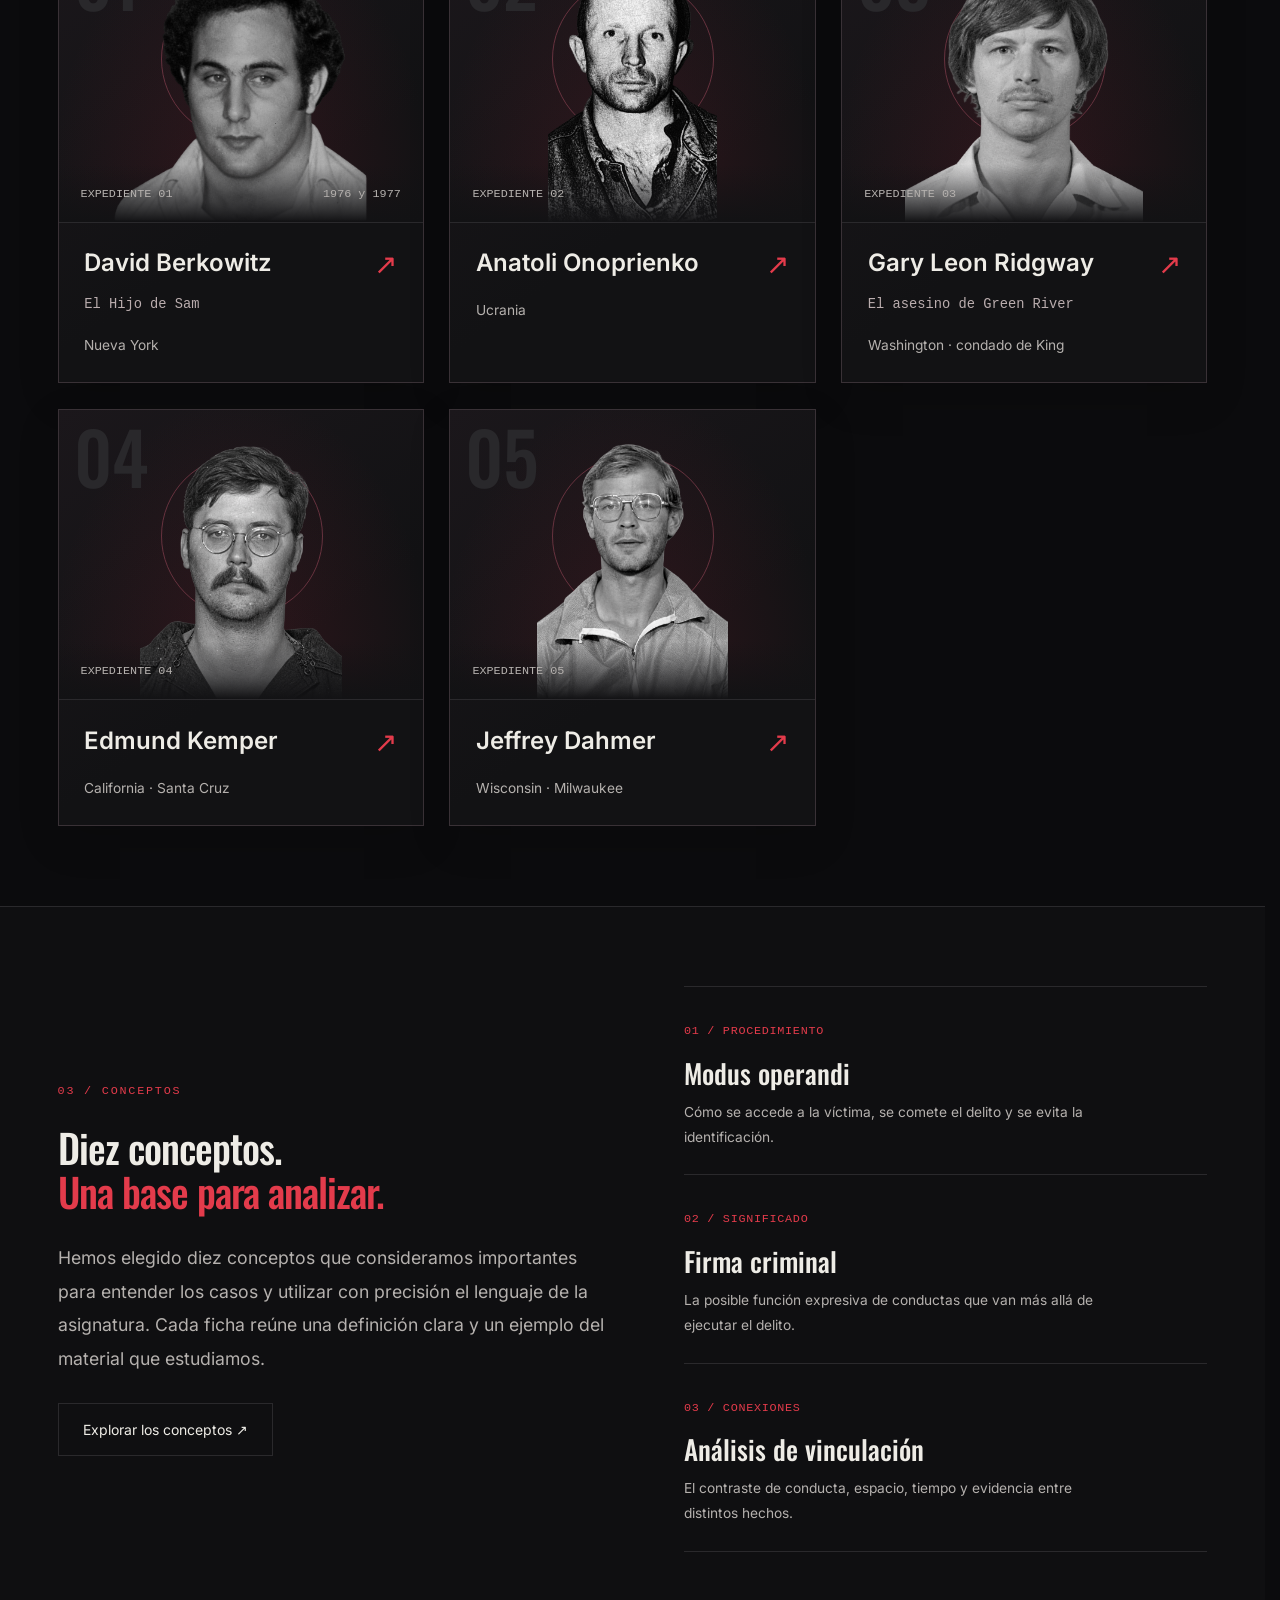
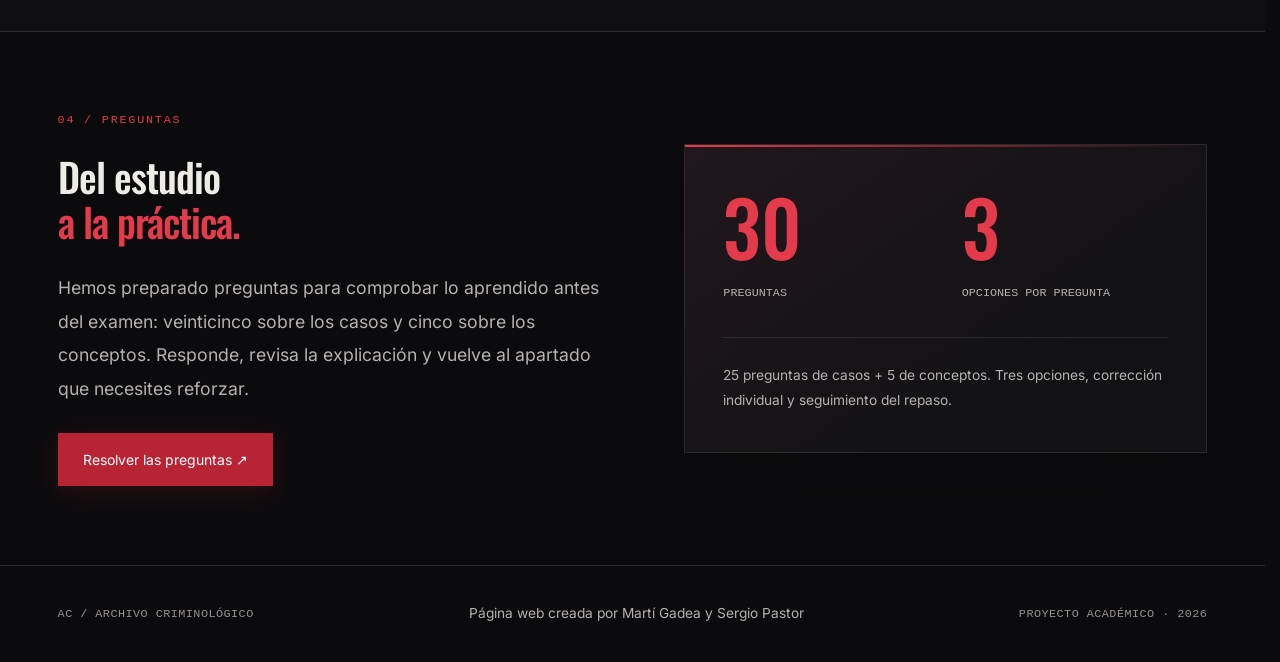
==== commit cf4ab2f0: "Aplica anotaciones de textos, justificación y movimiento de la galería" ====
--- a/index.html
+++ b/index.html
@@ -1,11 +1,11 @@
 <!doctype html>
-<html lang="es"><head><meta charset="utf-8"><meta name="viewport" content="width=device-width,initial-scale=1"><meta name="theme-color" content="#0b0b0d"><meta name="description" content="Archivo académico de casos para estudiantes de Investigación Criminal: Perfil e Informe Criminológico. Cinco casos, análisis de vinculación, comparativa, conceptos y preguntas tipo test."><title>Inicio — Archivo Criminológico</title><link rel="icon" href="assets/favicon.svg" type="image/svg+xml"><link rel="stylesheet" href="css/style.css?v=20261107-2"><link rel="stylesheet" href="css/motion.css?v=20261107-2"><link rel="stylesheet" href="css/study.css?v=20261107-2"><link rel="stylesheet" href="css/refinement.css?v=20261107-2"></head>
+<html lang="es"><head><meta charset="utf-8"><meta name="viewport" content="width=device-width,initial-scale=1"><meta name="theme-color" content="#0b0b0d"><meta name="description" content="Archivo académico de casos para estudiantes de Investigación Criminal: Perfil e Informe Criminológico. Cinco casos, análisis de vinculación, comparativa, conceptos y preguntas tipo test."><title>Inicio — Archivo Criminológico</title><link rel="icon" href="assets/favicon.svg" type="image/svg+xml"><link rel="stylesheet" href="css/style.css?v=20261107-3"><link rel="stylesheet" href="css/motion.css?v=20261107-3"><link rel="stylesheet" href="css/study.css?v=20261107-3"><link rel="stylesheet" href="css/refinement.css?v=20261107-3"></head>
 <body><a class="skip-link" href="#main">Saltar al contenido</a><div class="reading-progress" aria-hidden="true"></div>
 <header class="site-header"><a class="brand" href="index.html" aria-label="Archivo Criminológico, inicio"><span class="brand-mark">AC<span class="brand-dot"></span></span><span>ARCHIVO<br>CRIMINOLÓGICO</span></a><button class="menu-toggle" type="button" aria-label="Abrir menú" aria-expanded="false" aria-controls="siteNav"><span></span><span></span></button><nav id="siteNav" aria-label="Navegación principal"><a href="index.html" class="active" aria-current="page">Inicio</a><a href="casos.html">Casos</a><a href="conceptos.html">Conceptos</a><a href="preguntas.html">Preguntas</a><a href="comparativa.html">Comparativa</a><a href="bibliografia.html">Bibliografía</a></nav><span class="header-meta">CUADERNO DE ESTUDIO <i></i></span></header>
 <main id="main"><noscript><p class="no-script">Activa JavaScript para consultar el contenido interactivo del archivo.</p></noscript>
 <section class="hero"><div class="hero-copy"><div class="eyebrow"><span class="live-dot"></span> INVESTIGACIÓN CRIMINAL · UV</div><h1>ARCHIVO<br><em>CRIMINOLÓGICO</em></h1><p class="hero-description">Cinco expedientes. Una mirada criminológica.</p><div class="hero-actions"><a class="btn btn-red" href="casos.html">Explorar el archivo <span aria-hidden="true">↗</span></a><a class="btn btn-ghost" href="conceptos.html">Consultar conceptos</a></div><div class="hero-bottom"><span>05 EXPEDIENTES</span><span>UN MISMO MÉTODO: CONTRASTAR</span></div></div>
-<div class="hero-art" aria-label="Retratos de los cinco expedientes del archivo"><div class="art-top"><span>ARCHIVO / SERIE 01</span><span>DOCUMENTACIÓN</span></div><div class="orbital" aria-hidden="true"></div><span class="art-cross cross-1" aria-hidden="true">+</span><span class="art-cross cross-2" aria-hidden="true">+</span><div id="heroGallery" class="hero-gallery"><div class="hero-portraits gallery-group single-portrait is-active" role="group" aria-roledescription="diapositiva" aria-label="1 de 5: David Berkowitz"><img src="assets/portraits/berkowitz.png" alt="David Berkowitz · retrato de archivo"><span class="gallery-person">David Berkowitz</span></div></div><div class="art-bottom"><span>PERFIL / VICTIMOLOGÍA / INVESTIGACIÓN</span><div class="gallery-controls"><button type="button" id="galleryPrev" aria-label="Retrato anterior">←</button><span id="galleryCount">01 / 05</span><button type="button" id="galleryNext" aria-label="Retrato siguiente">→</button></div></div></div></section>
-<section class="section intro academic-purpose"><div class="reveal"><div class="eyebrow">01 / NUESTRA ACTIVIDAD COMPLEMENTARIA</div><h2>Un trabajo de clase.<br><em>Una forma de estudiar.</em></h2></div><div class="purpose-copy reveal"><p>Somos <strong>Martí Gadea y Sergio Pastor</strong> y hemos creado esta página web como parte de la actividad complementaria de la asignatura <strong>Investigación Criminal: Perfil e Informe Criminológico</strong>.</p><p>Reunimos los cinco casos que hemos elegido para el examen de la asignatura. Queremos que este espacio nos ayude tanto a nosotros como a nuestros compañeros a organizar el estudio, comprender los casos y repasar sus apartados con claridad.</p><p class="purpose-end">Casos, conceptos y preguntas para preparar juntos el examen.</p></div></section>
+<div class="hero-visual-motion"><div class="hero-art" aria-label="Retratos de los cinco expedientes del archivo"><div class="art-top"><span>ARCHIVO / SERIE 01</span><span>DOCUMENTACIÓN</span></div><div class="orbital" aria-hidden="true"></div><span class="art-cross cross-1" aria-hidden="true">+</span><span class="art-cross cross-2" aria-hidden="true">+</span><div id="heroGallery" class="hero-gallery"><div class="hero-portraits gallery-group single-portrait is-active" role="group" aria-roledescription="diapositiva" aria-label="1 de 5: David Berkowitz"><img src="assets/portraits/berkowitz.png" alt="David Berkowitz · retrato de archivo"><span class="gallery-person">David Berkowitz</span></div></div><div class="art-bottom"><span>PERFIL / VICTIMOLOGÍA / INVESTIGACIÓN</span><div class="gallery-controls"><button type="button" id="galleryPrev" aria-label="Retrato anterior">←</button><span id="galleryCount">01 / 05</span><button type="button" id="galleryNext" aria-label="Retrato siguiente">→</button></div></div></div></div></section>
+<section class="section intro academic-purpose"><div class="reveal"><div class="eyebrow">01 / NUESTRA ACTIVIDAD COMPLEMENTARIA</div><h2>Un trabajo de clase.<br><em>Una forma de estudiar.</em></h2></div><div class="purpose-copy reveal"><p>Somos <strong>Martí Gadea y Sergio Pastor</strong> y hemos creado esta página web como parte de la actividad complementaria de la asignatura <strong>Investigación Criminal: Perfil e Informe Criminológico</strong>.</p><p>Reunimos los cinco casos que hemos elegido para estudiar de cara al examen de la asignatura. Queremos que este espacio nos ayude tanto a nosotros como a nuestros compañeros a organizar el estudio, comprender los casos y repasar sus apartados con claridad.</p><p class="purpose-end">Casos, conceptos y preguntas para preparar juntos el examen.</p></div></section>
 <section class="section featured"><div class="section-heading reveal"><div><div class="eyebrow">02 / LOS EXPEDIENTES</div><h2>Los <em>expedientes.</em></h2></div><a class="text-link" href="casos.html">Ver el archivo completo ↗</a></div><div id="featuredCases" class="case-grid"></div></section>
 <section class="section method resource-section"><div class="resource-heading reveal"><div class="eyebrow">03 / CONCEPTOS</div><h2>Diez conceptos.<br><em>Una base para analizar.</em></h2><p>Hemos elegido diez conceptos que consideramos importantes para entender los casos y utilizar con precisión el lenguaje de la asignatura. Cada ficha reúne una definición clara y un ejemplo del material que estudiamos.</p><a class="btn btn-ghost" href="conceptos.html">Explorar los conceptos ↗</a></div><div class="resource-terms"><article class="reveal"><span>01 / PROCEDIMIENTO</span><h3>Modus operandi</h3><p>Cómo se accede a la víctima, se comete el delito y se evita la identificación.</p></article><article class="reveal"><span>02 / SIGNIFICADO</span><h3>Firma criminal</h3><p>La posible función expresiva de conductas que van más allá de ejecutar el delito.</p></article><article class="reveal"><span>03 / CONEXIONES</span><h3>Análisis de vinculación</h3><p>El contraste de conducta, espacio, tiempo y evidencia entre distintos hechos.</p></article></div></section><section class="section resource-section questions-preview"><div class="resource-heading reveal"><div class="eyebrow">04 / PREGUNTAS</div><h2>Del estudio<br><em>a la práctica.</em></h2><p>Hemos preparado preguntas para comprobar lo aprendido antes del examen: veinticinco sobre los casos y cinco sobre los conceptos. Responde, revisa la explicación y vuelve al apartado que necesites reforzar.</p><a class="btn btn-red" href="preguntas.html">Resolver las preguntas ↗</a></div><div class="study-numbers reveal"><div><strong>30</strong><span>PREGUNTAS</span></div><div><strong>3</strong><span>OPCIONES POR PREGUNTA</span></div><p>25 preguntas de casos + 5 de conceptos. Tres opciones, corrección individual y seguimiento del repaso.</p></div></section></main>
-<footer><a class="footer-brand" href="index.html">AC / ARCHIVO CRIMINOLÓGICO</a><p>Página web creada por Martí Gadea y Sergio Pastor</p><span>PROYECTO ACADÉMICO · 2026</span></footer><script src="js/data.js?v=20261107-2"></script><script src="js/app.js?v=20261107-2"></script><script src="js/experience.js?v=20261107-2"></script></body></html>
+<footer><a class="footer-brand" href="index.html">AC / ARCHIVO CRIMINOLÓGICO</a><p>Página web creada por Martí Gadea y Sergio Pastor</p><span>PROYECTO ACADÉMICO · 2026</span></footer><script src="js/data.js?v=20261107-3"></script><script src="js/app.js?v=20261107-3"></script><script src="js/experience.js?v=20261107-3"></script></body></html>
--- a/css/refinement.css
+++ b/css/refinement.css
@@ -245,3 +245,19 @@
  .case-card.visible:hover,.concept-card.visible:hover{transform:none}
 }
 @media print{body{font-size:11pt}.site-header{display:none}.case-layout{display:block;padding:0}.analysis-section .analysis-body p{font-size:11pt;line-height:1.6}.analysis-section{break-inside:auto}.case-hero-grid{display:block}.reference-group{display:block;break-inside:avoid}.reference-heading h2{font-size:20pt}.bibliography-list p{font-size:11pt}}
+
+/* Ajustes de las anotaciones: presentación justificada y marco animado. */
+.purpose-copy>p:not(.purpose-end){text-align:justify;text-justify:inter-word;hyphens:auto}
+.hero-visual-motion{min-width:0;width:100%;position:relative}
+@media(prefers-reduced-motion:no-preference){
+ .hero-visual-motion{animation:gallery-frame-float 7s ease-in-out infinite;will-change:transform}
+ .hero-art{animation:archive-enter 1s .2s var(--ease-out) backwards,gallery-frame-glow 5.5s 1.2s ease-in-out infinite}
+ .hero-art .orbital::before{content:'';position:absolute;inset:-2px;border-radius:inherit;border:2px solid transparent;border-top-color:#e33b4b99;border-right-color:#e33b4b22;animation:gallery-ring-turn 10s linear infinite}
+ .hero-visual-motion:has(.hero-art:hover),.hero-visual-motion:focus-within{animation-play-state:paused}
+}
+@keyframes gallery-frame-float{0%,100%{transform:translateY(0)}50%{transform:translateY(-9px)}}
+@keyframes gallery-frame-glow{0%,100%{border-color:#713944;box-shadow:0 24px 70px #0005,0 0 0 0 #e33b4b00}50%{border-color:#c55366;box-shadow:0 28px 85px #0006,0 0 32px #b9243424}}
+@keyframes gallery-ring-turn{to{transform:rotate(360deg)}}
+@media(max-width:600px) and (prefers-reduced-motion:no-preference){.hero-visual-motion{animation-name:gallery-frame-float-mobile}}
+@keyframes gallery-frame-float-mobile{0%,100%{transform:translateY(0)}50%{transform:translateY(-5px)}}
+@media(prefers-reduced-motion:reduce){.hero-visual-motion{animation:none!important;transform:none!important;will-change:auto}.hero-art .orbital::before{animation:none!important}}
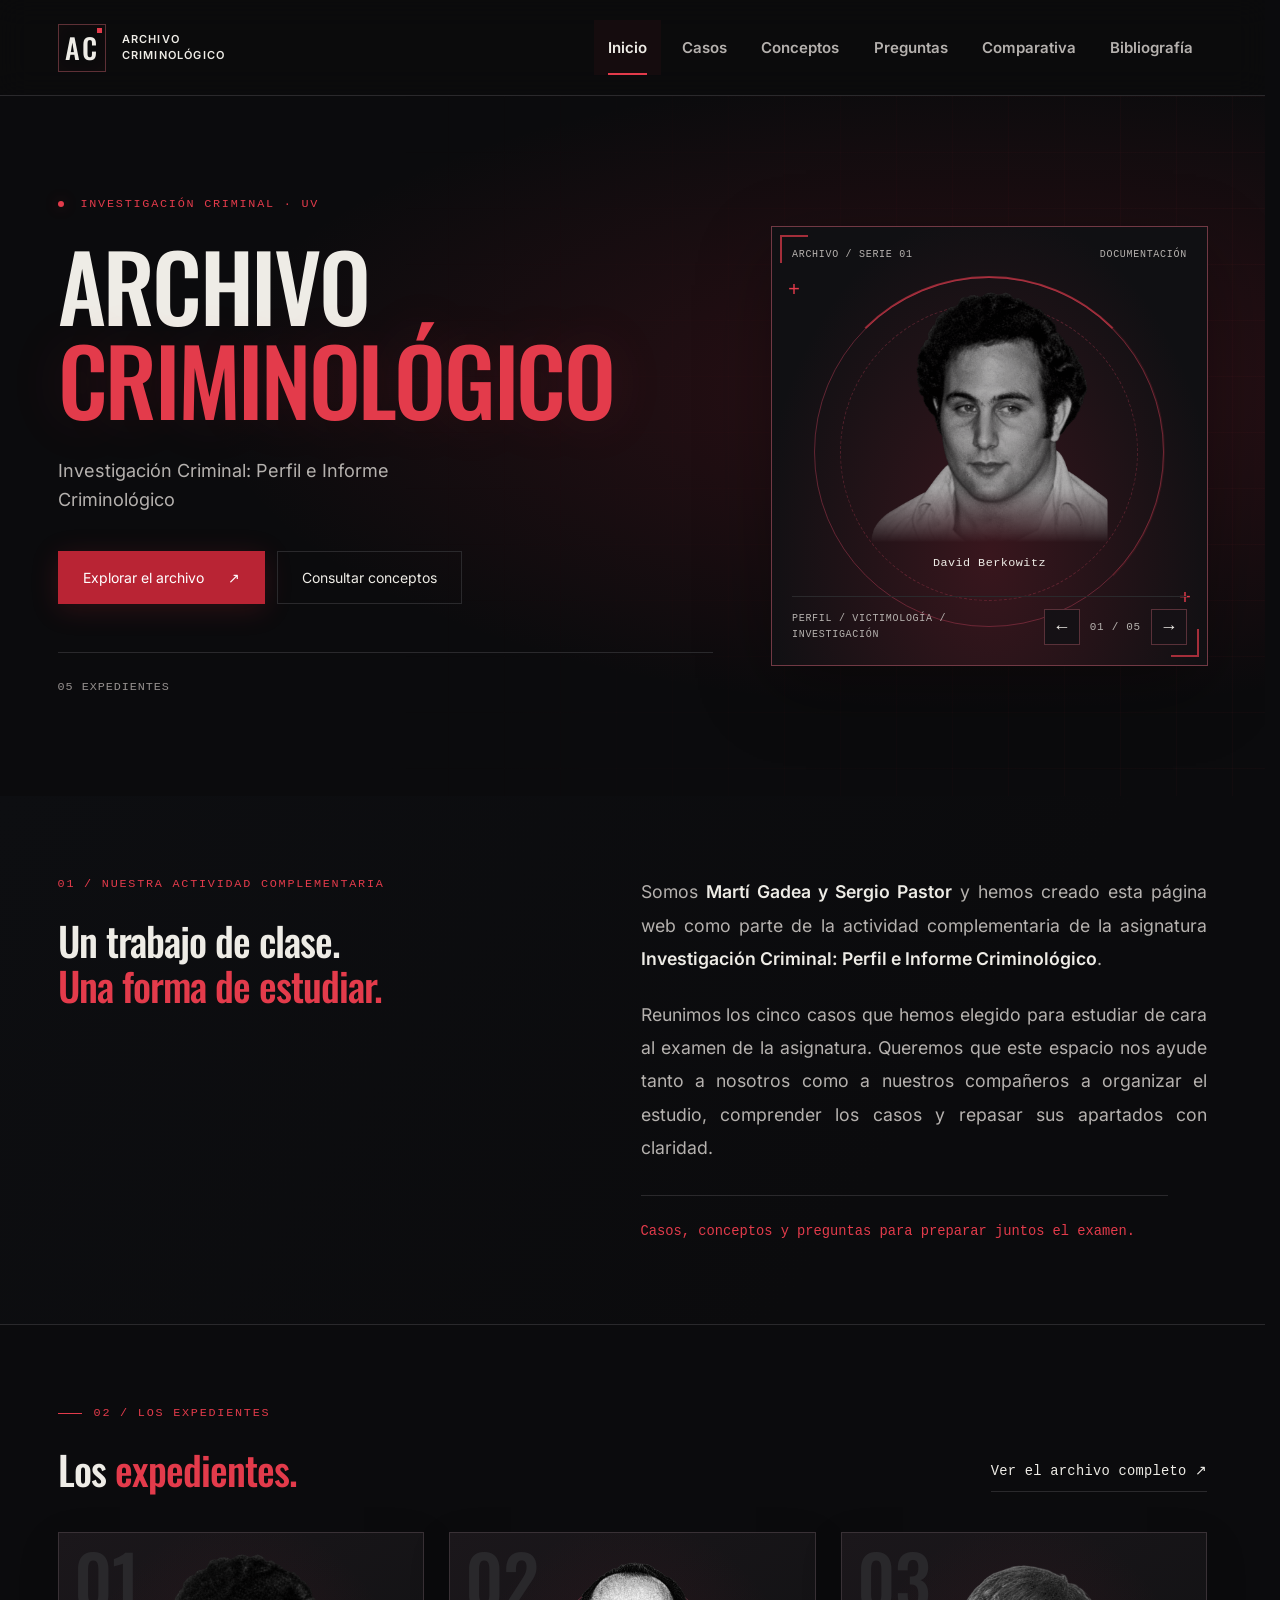
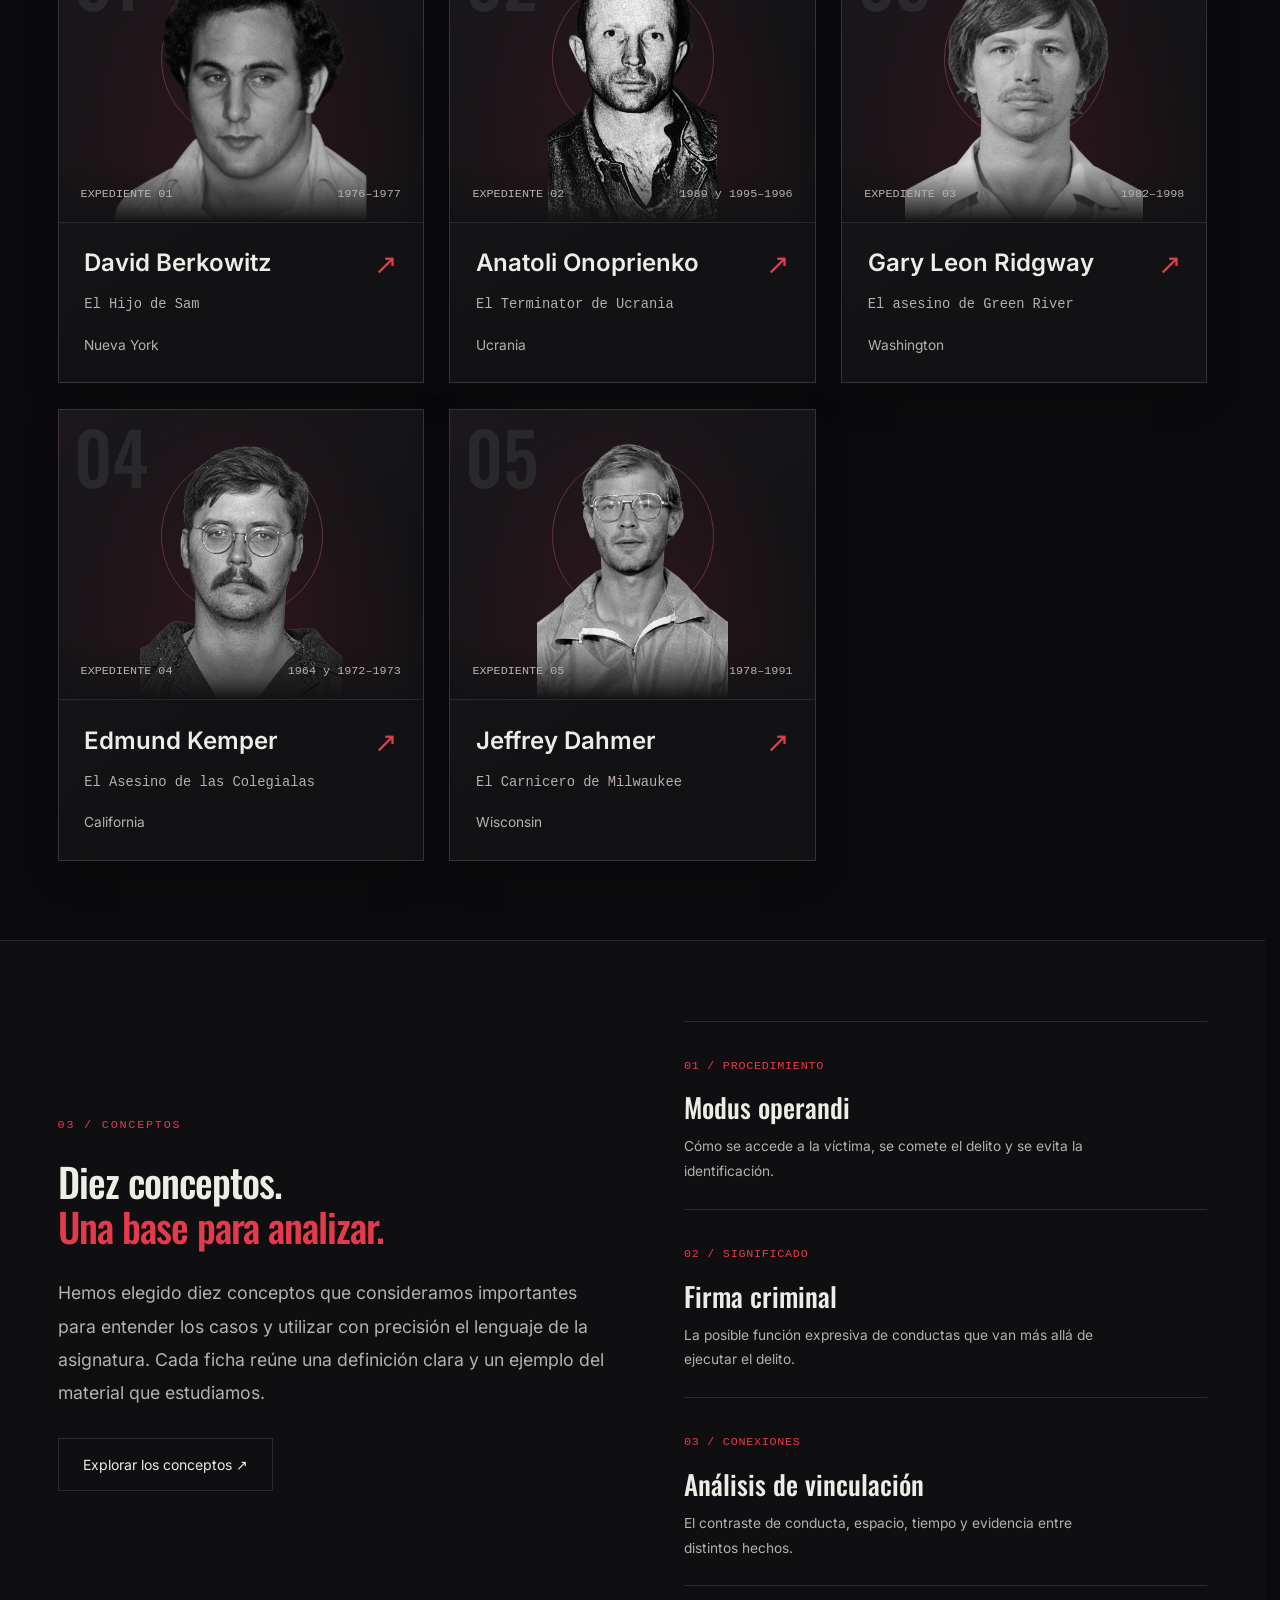
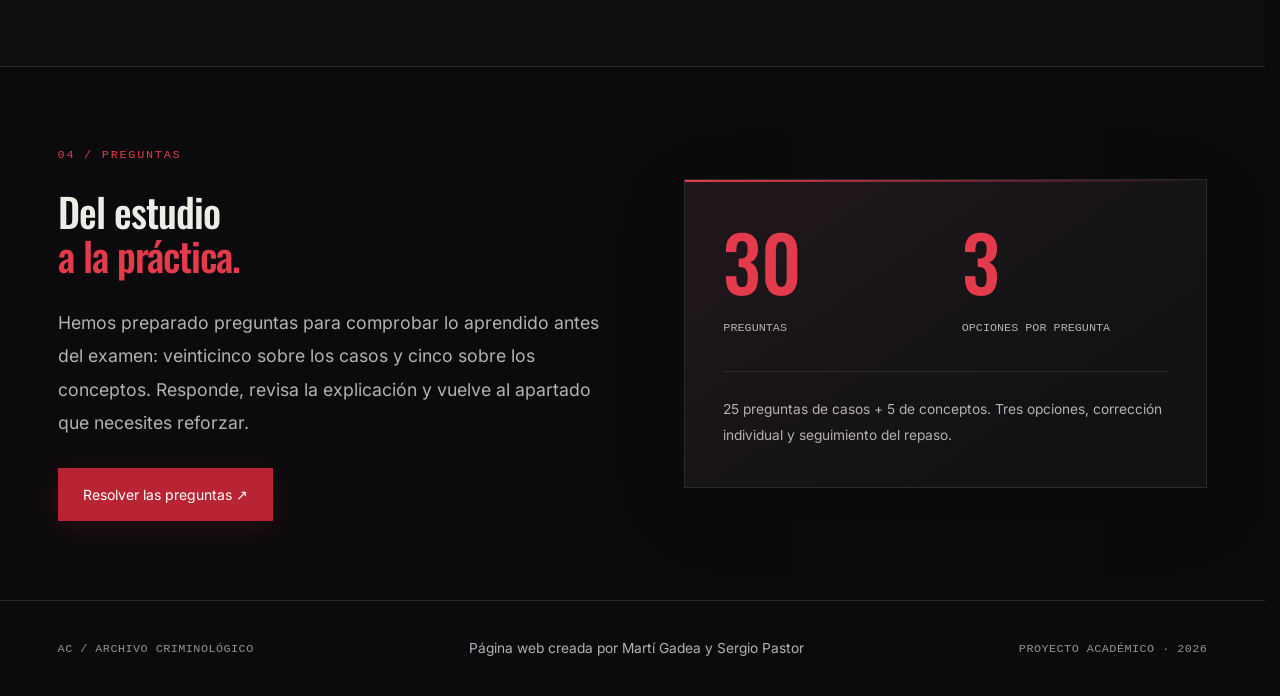
==== commit be11a65b: "Actualiza cabeceras biográficas, apodos y textos de la web" ====
--- a/index.html
+++ b/index.html
@@ -1,11 +1,11 @@
 <!doctype html>
-<html lang="es"><head><meta charset="utf-8"><meta name="viewport" content="width=device-width,initial-scale=1"><meta name="theme-color" content="#0b0b0d"><meta name="description" content="Archivo académico de casos para estudiantes de Investigación Criminal: Perfil e Informe Criminológico. Cinco casos, análisis de vinculación, comparativa, conceptos y preguntas tipo test."><title>Inicio — Archivo Criminológico</title><link rel="icon" href="assets/favicon.svg" type="image/svg+xml"><link rel="stylesheet" href="css/style.css?v=20261107-3"><link rel="stylesheet" href="css/motion.css?v=20261107-3"><link rel="stylesheet" href="css/study.css?v=20261107-3"><link rel="stylesheet" href="css/refinement.css?v=20261107-3"></head>
+<html lang="es"><head><meta charset="utf-8"><meta name="viewport" content="width=device-width,initial-scale=1"><meta name="theme-color" content="#0b0b0d"><meta name="description" content="Archivo académico de casos para estudiantes de Investigación Criminal: Perfil e Informe Criminológico. Cinco casos, análisis de vinculación, comparativa, conceptos y preguntas tipo test."><title>Inicio — Archivo Criminológico</title><link rel="icon" href="assets/favicon.svg" type="image/svg+xml"><link rel="stylesheet" href="css/style.css?v=20261108-1"><link rel="stylesheet" href="css/motion.css?v=20261108-1"><link rel="stylesheet" href="css/study.css?v=20261108-1"><link rel="stylesheet" href="css/refinement.css?v=20261108-1"></head>
 <body><a class="skip-link" href="#main">Saltar al contenido</a><div class="reading-progress" aria-hidden="true"></div>
 <header class="site-header"><a class="brand" href="index.html" aria-label="Archivo Criminológico, inicio"><span class="brand-mark">AC<span class="brand-dot"></span></span><span>ARCHIVO<br>CRIMINOLÓGICO</span></a><button class="menu-toggle" type="button" aria-label="Abrir menú" aria-expanded="false" aria-controls="siteNav"><span></span><span></span></button><nav id="siteNav" aria-label="Navegación principal"><a href="index.html" class="active" aria-current="page">Inicio</a><a href="casos.html">Casos</a><a href="conceptos.html">Conceptos</a><a href="preguntas.html">Preguntas</a><a href="comparativa.html">Comparativa</a><a href="bibliografia.html">Bibliografía</a></nav><span class="header-meta">CUADERNO DE ESTUDIO <i></i></span></header>
 <main id="main"><noscript><p class="no-script">Activa JavaScript para consultar el contenido interactivo del archivo.</p></noscript>
-<section class="hero"><div class="hero-copy"><div class="eyebrow"><span class="live-dot"></span> INVESTIGACIÓN CRIMINAL · UV</div><h1>ARCHIVO<br><em>CRIMINOLÓGICO</em></h1><p class="hero-description">Cinco expedientes. Una mirada criminológica.</p><div class="hero-actions"><a class="btn btn-red" href="casos.html">Explorar el archivo <span aria-hidden="true">↗</span></a><a class="btn btn-ghost" href="conceptos.html">Consultar conceptos</a></div><div class="hero-bottom"><span>05 EXPEDIENTES</span><span>UN MISMO MÉTODO: CONTRASTAR</span></div></div>
+<section class="hero"><div class="hero-copy"><div class="eyebrow"><span class="live-dot"></span> INVESTIGACIÓN CRIMINAL · UV</div><h1>ARCHIVO<br><em>CRIMINOLÓGICO</em></h1><p class="hero-description">Investigación Criminal: Perfil e Informe Criminológico</p><div class="hero-actions"><a class="btn btn-red" href="casos.html">Explorar el archivo <span aria-hidden="true">↗</span></a><a class="btn btn-ghost" href="conceptos.html">Consultar conceptos</a></div><div class="hero-bottom"><span>05 EXPEDIENTES</span></div></div>
 <div class="hero-visual-motion"><div class="hero-art" aria-label="Retratos de los cinco expedientes del archivo"><div class="art-top"><span>ARCHIVO / SERIE 01</span><span>DOCUMENTACIÓN</span></div><div class="orbital" aria-hidden="true"></div><span class="art-cross cross-1" aria-hidden="true">+</span><span class="art-cross cross-2" aria-hidden="true">+</span><div id="heroGallery" class="hero-gallery"><div class="hero-portraits gallery-group single-portrait is-active" role="group" aria-roledescription="diapositiva" aria-label="1 de 5: David Berkowitz"><img src="assets/portraits/berkowitz.png" alt="David Berkowitz · retrato de archivo"><span class="gallery-person">David Berkowitz</span></div></div><div class="art-bottom"><span>PERFIL / VICTIMOLOGÍA / INVESTIGACIÓN</span><div class="gallery-controls"><button type="button" id="galleryPrev" aria-label="Retrato anterior">←</button><span id="galleryCount">01 / 05</span><button type="button" id="galleryNext" aria-label="Retrato siguiente">→</button></div></div></div></div></section>
 <section class="section intro academic-purpose"><div class="reveal"><div class="eyebrow">01 / NUESTRA ACTIVIDAD COMPLEMENTARIA</div><h2>Un trabajo de clase.<br><em>Una forma de estudiar.</em></h2></div><div class="purpose-copy reveal"><p>Somos <strong>Martí Gadea y Sergio Pastor</strong> y hemos creado esta página web como parte de la actividad complementaria de la asignatura <strong>Investigación Criminal: Perfil e Informe Criminológico</strong>.</p><p>Reunimos los cinco casos que hemos elegido para estudiar de cara al examen de la asignatura. Queremos que este espacio nos ayude tanto a nosotros como a nuestros compañeros a organizar el estudio, comprender los casos y repasar sus apartados con claridad.</p><p class="purpose-end">Casos, conceptos y preguntas para preparar juntos el examen.</p></div></section>
 <section class="section featured"><div class="section-heading reveal"><div><div class="eyebrow">02 / LOS EXPEDIENTES</div><h2>Los <em>expedientes.</em></h2></div><a class="text-link" href="casos.html">Ver el archivo completo ↗</a></div><div id="featuredCases" class="case-grid"></div></section>
 <section class="section method resource-section"><div class="resource-heading reveal"><div class="eyebrow">03 / CONCEPTOS</div><h2>Diez conceptos.<br><em>Una base para analizar.</em></h2><p>Hemos elegido diez conceptos que consideramos importantes para entender los casos y utilizar con precisión el lenguaje de la asignatura. Cada ficha reúne una definición clara y un ejemplo del material que estudiamos.</p><a class="btn btn-ghost" href="conceptos.html">Explorar los conceptos ↗</a></div><div class="resource-terms"><article class="reveal"><span>01 / PROCEDIMIENTO</span><h3>Modus operandi</h3><p>Cómo se accede a la víctima, se comete el delito y se evita la identificación.</p></article><article class="reveal"><span>02 / SIGNIFICADO</span><h3>Firma criminal</h3><p>La posible función expresiva de conductas que van más allá de ejecutar el delito.</p></article><article class="reveal"><span>03 / CONEXIONES</span><h3>Análisis de vinculación</h3><p>El contraste de conducta, espacio, tiempo y evidencia entre distintos hechos.</p></article></div></section><section class="section resource-section questions-preview"><div class="resource-heading reveal"><div class="eyebrow">04 / PREGUNTAS</div><h2>Del estudio<br><em>a la práctica.</em></h2><p>Hemos preparado preguntas para comprobar lo aprendido antes del examen: veinticinco sobre los casos y cinco sobre los conceptos. Responde, revisa la explicación y vuelve al apartado que necesites reforzar.</p><a class="btn btn-red" href="preguntas.html">Resolver las preguntas ↗</a></div><div class="study-numbers reveal"><div><strong>30</strong><span>PREGUNTAS</span></div><div><strong>3</strong><span>OPCIONES POR PREGUNTA</span></div><p>25 preguntas de casos + 5 de conceptos. Tres opciones, corrección individual y seguimiento del repaso.</p></div></section></main>
-<footer><a class="footer-brand" href="index.html">AC / ARCHIVO CRIMINOLÓGICO</a><p>Página web creada por Martí Gadea y Sergio Pastor</p><span>PROYECTO ACADÉMICO · 2026</span></footer><script src="js/data.js?v=20261107-3"></script><script src="js/app.js?v=20261107-3"></script><script src="js/experience.js?v=20261107-3"></script></body></html>
+<footer><a class="footer-brand" href="index.html">AC / ARCHIVO CRIMINOLÓGICO</a><p>Página web creada por Martí Gadea y Sergio Pastor</p><span>PROYECTO ACADÉMICO · 2026</span></footer><script src="js/data.js?v=20261108-1"></script><script src="js/app.js?v=20261108-1"></script><script src="js/experience.js?v=20261108-1"></script></body></html>
--- a/css/refinement.css
+++ b/css/refinement.css
@@ -261,3 +261,12 @@
 @media(max-width:600px) and (prefers-reduced-motion:no-preference){.hero-visual-motion{animation-name:gallery-frame-float-mobile}}
 @keyframes gallery-frame-float-mobile{0%,100%{transform:translateY(0)}50%{transform:translateY(-5px)}}
 @media(prefers-reduced-motion:reduce){.hero-visual-motion{animation:none!important;transform:none!important;will-change:auto}.hero-art .orbital::before{animation:none!important}}
+
+/* Cabeceras: datos biográficos y cronología de cada expediente. */
+.case-biography{display:grid;grid-template-columns:repeat(2,minmax(0,1fr));gap:0 30px;margin:28px 0 30px;border-top:1px solid var(--line)}
+.case-biography>div{padding:18px 0;border-bottom:1px solid var(--line);min-width:0}
+.case-biography>div:last-child:nth-child(odd){grid-column:1/-1}
+.case-biography dt{font:var(--label-size)/1.65 var(--mono);text-transform:uppercase;letter-spacing:.08em;color:var(--red);margin-bottom:7px}
+.case-biography dd{font-size:var(--body-size);line-height:1.65;margin:0;color:var(--ink)}
+@media(max-width:600px){.case-biography{gap:0 20px;margin-block:24px}.case-biography>div{padding-block:16px}.case-biography dt{font-size:10px;letter-spacing:.045em}.case-biography dd{font-size:16px}}
+@media(max-width:360px){.case-biography{grid-template-columns:1fr}.case-biography dt{font-size:11px}.case-biography>div:last-child:nth-child(odd){grid-column:auto}}
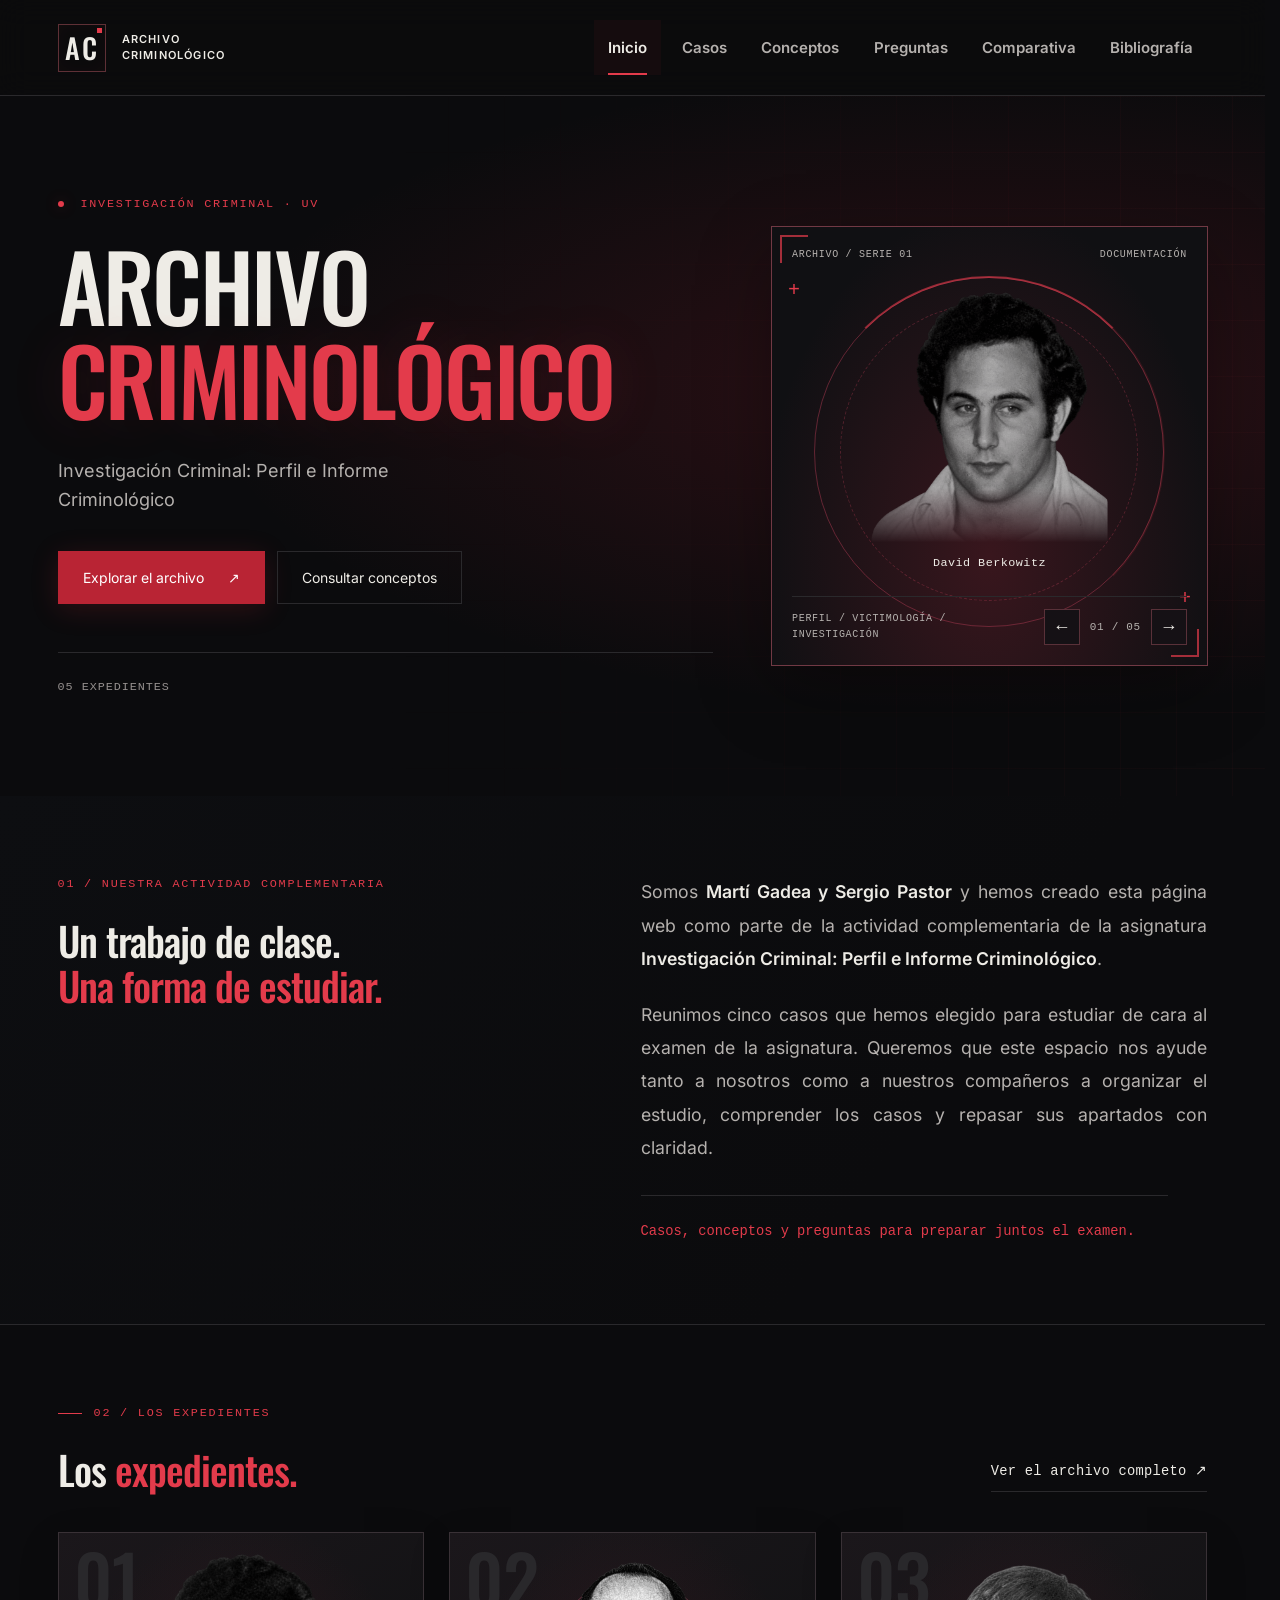
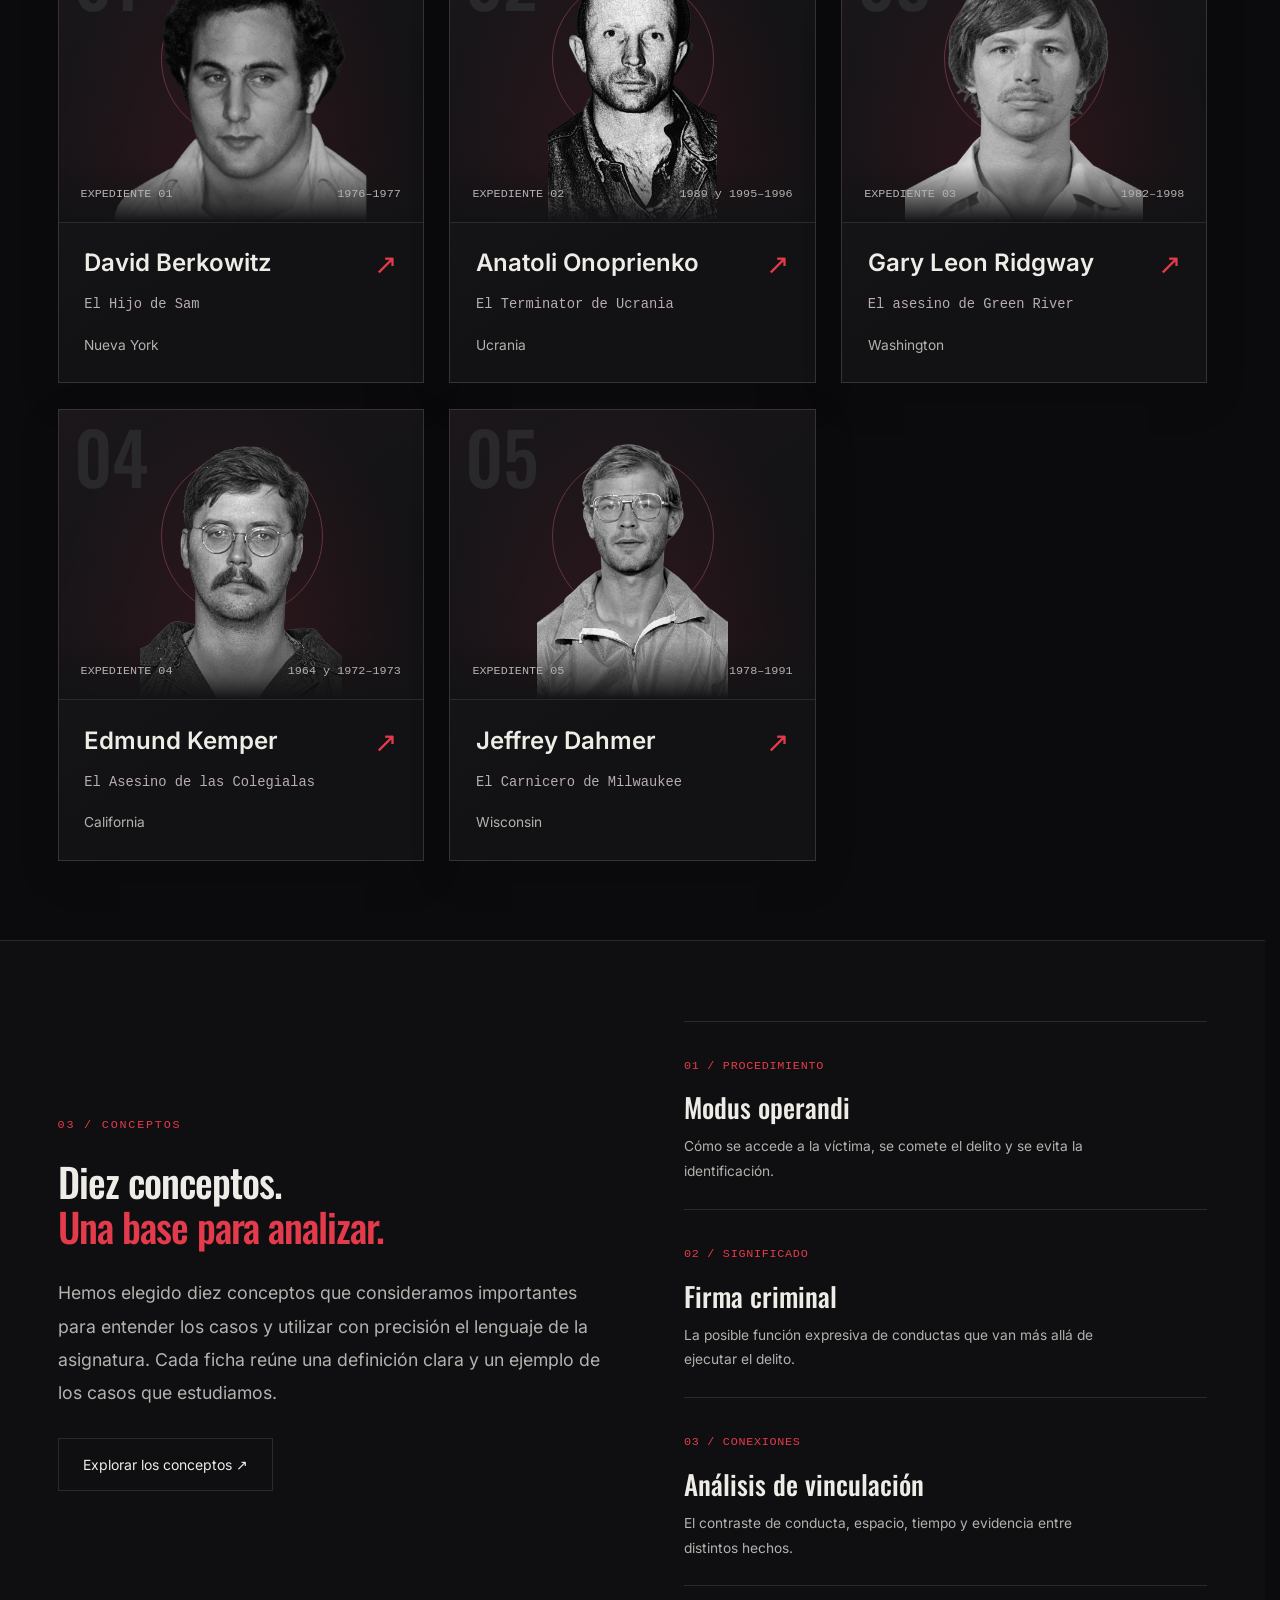
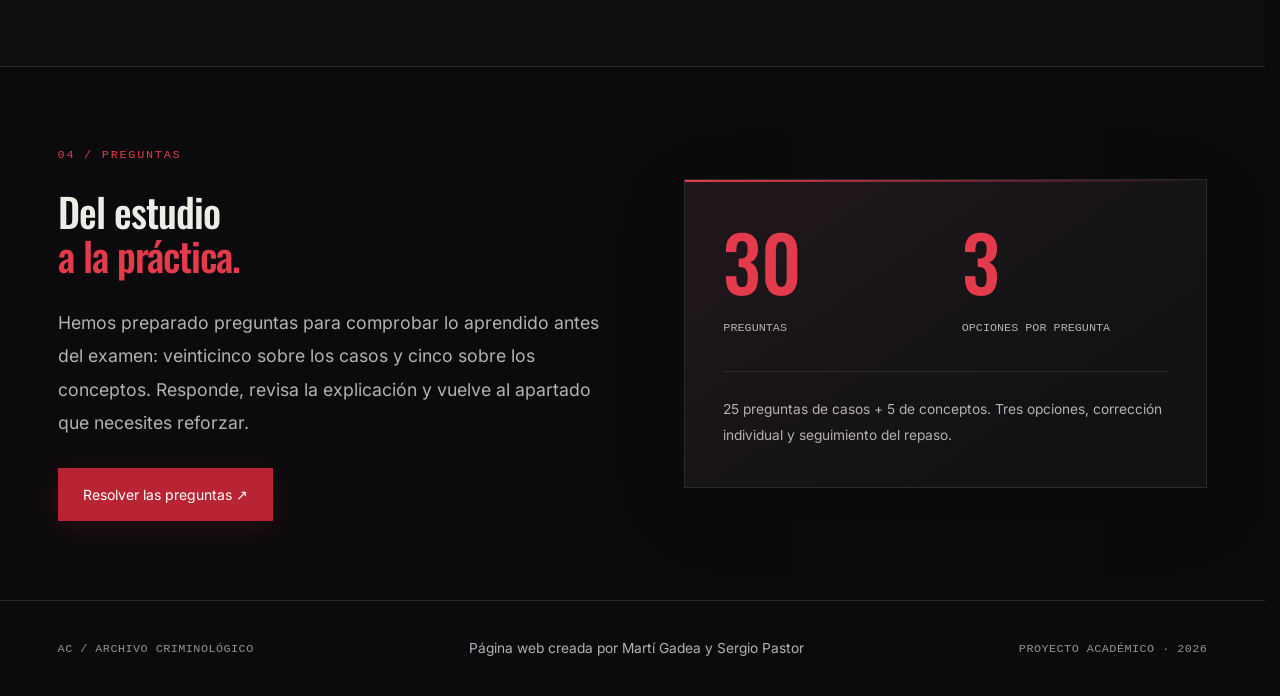
==== commit ab4ca02f: "Revisa conceptos y preguntas, compara firmas y justifica los PDF" ====
--- a/index.html
+++ b/index.html
@@ -1,11 +1,11 @@
 <!doctype html>
-<html lang="es"><head><meta charset="utf-8"><meta name="viewport" content="width=device-width,initial-scale=1"><meta name="theme-color" content="#0b0b0d"><meta name="description" content="Archivo académico de casos para estudiantes de Investigación Criminal: Perfil e Informe Criminológico. Cinco casos, análisis de vinculación, comparativa, conceptos y preguntas tipo test."><title>Inicio — Archivo Criminológico</title><link rel="icon" href="assets/favicon.svg" type="image/svg+xml"><link rel="stylesheet" href="css/style.css?v=20261108-1"><link rel="stylesheet" href="css/motion.css?v=20261108-1"><link rel="stylesheet" href="css/study.css?v=20261108-1"><link rel="stylesheet" href="css/refinement.css?v=20261108-1"></head>
+<html lang="es"><head><meta charset="utf-8"><meta name="viewport" content="width=device-width,initial-scale=1"><meta name="theme-color" content="#0b0b0d"><meta name="description" content="Archivo académico de casos para estudiantes de Investigación Criminal: Perfil e Informe Criminológico. Cinco casos, análisis de vinculación, comparativa, conceptos y preguntas tipo test."><title>Inicio — Archivo Criminológico</title><link rel="icon" href="assets/favicon.svg" type="image/svg+xml"><link rel="stylesheet" href="css/style.css?v=20261108-2"><link rel="stylesheet" href="css/motion.css?v=20261108-2"><link rel="stylesheet" href="css/study.css?v=20261108-2"><link rel="stylesheet" href="css/refinement.css?v=20261108-2"></head>
 <body><a class="skip-link" href="#main">Saltar al contenido</a><div class="reading-progress" aria-hidden="true"></div>
 <header class="site-header"><a class="brand" href="index.html" aria-label="Archivo Criminológico, inicio"><span class="brand-mark">AC<span class="brand-dot"></span></span><span>ARCHIVO<br>CRIMINOLÓGICO</span></a><button class="menu-toggle" type="button" aria-label="Abrir menú" aria-expanded="false" aria-controls="siteNav"><span></span><span></span></button><nav id="siteNav" aria-label="Navegación principal"><a href="index.html" class="active" aria-current="page">Inicio</a><a href="casos.html">Casos</a><a href="conceptos.html">Conceptos</a><a href="preguntas.html">Preguntas</a><a href="comparativa.html">Comparativa</a><a href="bibliografia.html">Bibliografía</a></nav><span class="header-meta">CUADERNO DE ESTUDIO <i></i></span></header>
 <main id="main"><noscript><p class="no-script">Activa JavaScript para consultar el contenido interactivo del archivo.</p></noscript>
 <section class="hero"><div class="hero-copy"><div class="eyebrow"><span class="live-dot"></span> INVESTIGACIÓN CRIMINAL · UV</div><h1>ARCHIVO<br><em>CRIMINOLÓGICO</em></h1><p class="hero-description">Investigación Criminal: Perfil e Informe Criminológico</p><div class="hero-actions"><a class="btn btn-red" href="casos.html">Explorar el archivo <span aria-hidden="true">↗</span></a><a class="btn btn-ghost" href="conceptos.html">Consultar conceptos</a></div><div class="hero-bottom"><span>05 EXPEDIENTES</span></div></div>
 <div class="hero-visual-motion"><div class="hero-art" aria-label="Retratos de los cinco expedientes del archivo"><div class="art-top"><span>ARCHIVO / SERIE 01</span><span>DOCUMENTACIÓN</span></div><div class="orbital" aria-hidden="true"></div><span class="art-cross cross-1" aria-hidden="true">+</span><span class="art-cross cross-2" aria-hidden="true">+</span><div id="heroGallery" class="hero-gallery"><div class="hero-portraits gallery-group single-portrait is-active" role="group" aria-roledescription="diapositiva" aria-label="1 de 5: David Berkowitz"><img src="assets/portraits/berkowitz.png" alt="David Berkowitz · retrato de archivo"><span class="gallery-person">David Berkowitz</span></div></div><div class="art-bottom"><span>PERFIL / VICTIMOLOGÍA / INVESTIGACIÓN</span><div class="gallery-controls"><button type="button" id="galleryPrev" aria-label="Retrato anterior">←</button><span id="galleryCount">01 / 05</span><button type="button" id="galleryNext" aria-label="Retrato siguiente">→</button></div></div></div></div></section>
-<section class="section intro academic-purpose"><div class="reveal"><div class="eyebrow">01 / NUESTRA ACTIVIDAD COMPLEMENTARIA</div><h2>Un trabajo de clase.<br><em>Una forma de estudiar.</em></h2></div><div class="purpose-copy reveal"><p>Somos <strong>Martí Gadea y Sergio Pastor</strong> y hemos creado esta página web como parte de la actividad complementaria de la asignatura <strong>Investigación Criminal: Perfil e Informe Criminológico</strong>.</p><p>Reunimos los cinco casos que hemos elegido para estudiar de cara al examen de la asignatura. Queremos que este espacio nos ayude tanto a nosotros como a nuestros compañeros a organizar el estudio, comprender los casos y repasar sus apartados con claridad.</p><p class="purpose-end">Casos, conceptos y preguntas para preparar juntos el examen.</p></div></section>
+<section class="section intro academic-purpose"><div class="reveal"><div class="eyebrow">01 / NUESTRA ACTIVIDAD COMPLEMENTARIA</div><h2>Un trabajo de clase.<br><em>Una forma de estudiar.</em></h2></div><div class="purpose-copy reveal"><p>Somos <strong>Martí Gadea y Sergio Pastor</strong> y hemos creado esta página web como parte de la actividad complementaria de la asignatura <strong>Investigación Criminal: Perfil e Informe Criminológico</strong>.</p><p>Reunimos cinco casos que hemos elegido para estudiar de cara al examen de la asignatura. Queremos que este espacio nos ayude tanto a nosotros como a nuestros compañeros a organizar el estudio, comprender los casos y repasar sus apartados con claridad.</p><p class="purpose-end">Casos, conceptos y preguntas para preparar juntos el examen.</p></div></section>
 <section class="section featured"><div class="section-heading reveal"><div><div class="eyebrow">02 / LOS EXPEDIENTES</div><h2>Los <em>expedientes.</em></h2></div><a class="text-link" href="casos.html">Ver el archivo completo ↗</a></div><div id="featuredCases" class="case-grid"></div></section>
-<section class="section method resource-section"><div class="resource-heading reveal"><div class="eyebrow">03 / CONCEPTOS</div><h2>Diez conceptos.<br><em>Una base para analizar.</em></h2><p>Hemos elegido diez conceptos que consideramos importantes para entender los casos y utilizar con precisión el lenguaje de la asignatura. Cada ficha reúne una definición clara y un ejemplo del material que estudiamos.</p><a class="btn btn-ghost" href="conceptos.html">Explorar los conceptos ↗</a></div><div class="resource-terms"><article class="reveal"><span>01 / PROCEDIMIENTO</span><h3>Modus operandi</h3><p>Cómo se accede a la víctima, se comete el delito y se evita la identificación.</p></article><article class="reveal"><span>02 / SIGNIFICADO</span><h3>Firma criminal</h3><p>La posible función expresiva de conductas que van más allá de ejecutar el delito.</p></article><article class="reveal"><span>03 / CONEXIONES</span><h3>Análisis de vinculación</h3><p>El contraste de conducta, espacio, tiempo y evidencia entre distintos hechos.</p></article></div></section><section class="section resource-section questions-preview"><div class="resource-heading reveal"><div class="eyebrow">04 / PREGUNTAS</div><h2>Del estudio<br><em>a la práctica.</em></h2><p>Hemos preparado preguntas para comprobar lo aprendido antes del examen: veinticinco sobre los casos y cinco sobre los conceptos. Responde, revisa la explicación y vuelve al apartado que necesites reforzar.</p><a class="btn btn-red" href="preguntas.html">Resolver las preguntas ↗</a></div><div class="study-numbers reveal"><div><strong>30</strong><span>PREGUNTAS</span></div><div><strong>3</strong><span>OPCIONES POR PREGUNTA</span></div><p>25 preguntas de casos + 5 de conceptos. Tres opciones, corrección individual y seguimiento del repaso.</p></div></section></main>
-<footer><a class="footer-brand" href="index.html">AC / ARCHIVO CRIMINOLÓGICO</a><p>Página web creada por Martí Gadea y Sergio Pastor</p><span>PROYECTO ACADÉMICO · 2026</span></footer><script src="js/data.js?v=20261108-1"></script><script src="js/app.js?v=20261108-1"></script><script src="js/experience.js?v=20261108-1"></script></body></html>
+<section class="section method resource-section"><div class="resource-heading reveal"><div class="eyebrow">03 / CONCEPTOS</div><h2>Diez conceptos.<br><em>Una base para analizar.</em></h2><p>Hemos elegido diez conceptos que consideramos importantes para entender los casos y utilizar con precisión el lenguaje de la asignatura. Cada ficha reúne una definición clara y un ejemplo de los casos que estudiamos.</p><a class="btn btn-ghost" href="conceptos.html">Explorar los conceptos ↗</a></div><div class="resource-terms"><article class="reveal"><span>01 / PROCEDIMIENTO</span><h3>Modus operandi</h3><p>Cómo se accede a la víctima, se comete el delito y se evita la identificación.</p></article><article class="reveal"><span>02 / SIGNIFICADO</span><h3>Firma criminal</h3><p>La posible función expresiva de conductas que van más allá de ejecutar el delito.</p></article><article class="reveal"><span>03 / CONEXIONES</span><h3>Análisis de vinculación</h3><p>El contraste de conducta, espacio, tiempo y evidencia entre distintos hechos.</p></article></div></section><section class="section resource-section questions-preview"><div class="resource-heading reveal"><div class="eyebrow">04 / PREGUNTAS</div><h2>Del estudio<br><em>a la práctica.</em></h2><p>Hemos preparado preguntas para comprobar lo aprendido antes del examen: veinticinco sobre los casos y cinco sobre los conceptos. Responde, revisa la explicación y vuelve al apartado que necesites reforzar.</p><a class="btn btn-red" href="preguntas.html">Resolver las preguntas ↗</a></div><div class="study-numbers reveal"><div><strong>30</strong><span>PREGUNTAS</span></div><div><strong>3</strong><span>OPCIONES POR PREGUNTA</span></div><p>25 preguntas de casos + 5 de conceptos. Tres opciones, corrección individual y seguimiento del repaso.</p></div></section></main>
+<footer><a class="footer-brand" href="index.html">AC / ARCHIVO CRIMINOLÓGICO</a><p>Página web creada por Martí Gadea y Sergio Pastor</p><span>PROYECTO ACADÉMICO · 2026</span></footer><script src="js/data.js?v=20261108-2"></script><script src="js/app.js?v=20261108-2"></script><script src="js/experience.js?v=20261108-2"></script></body></html>
